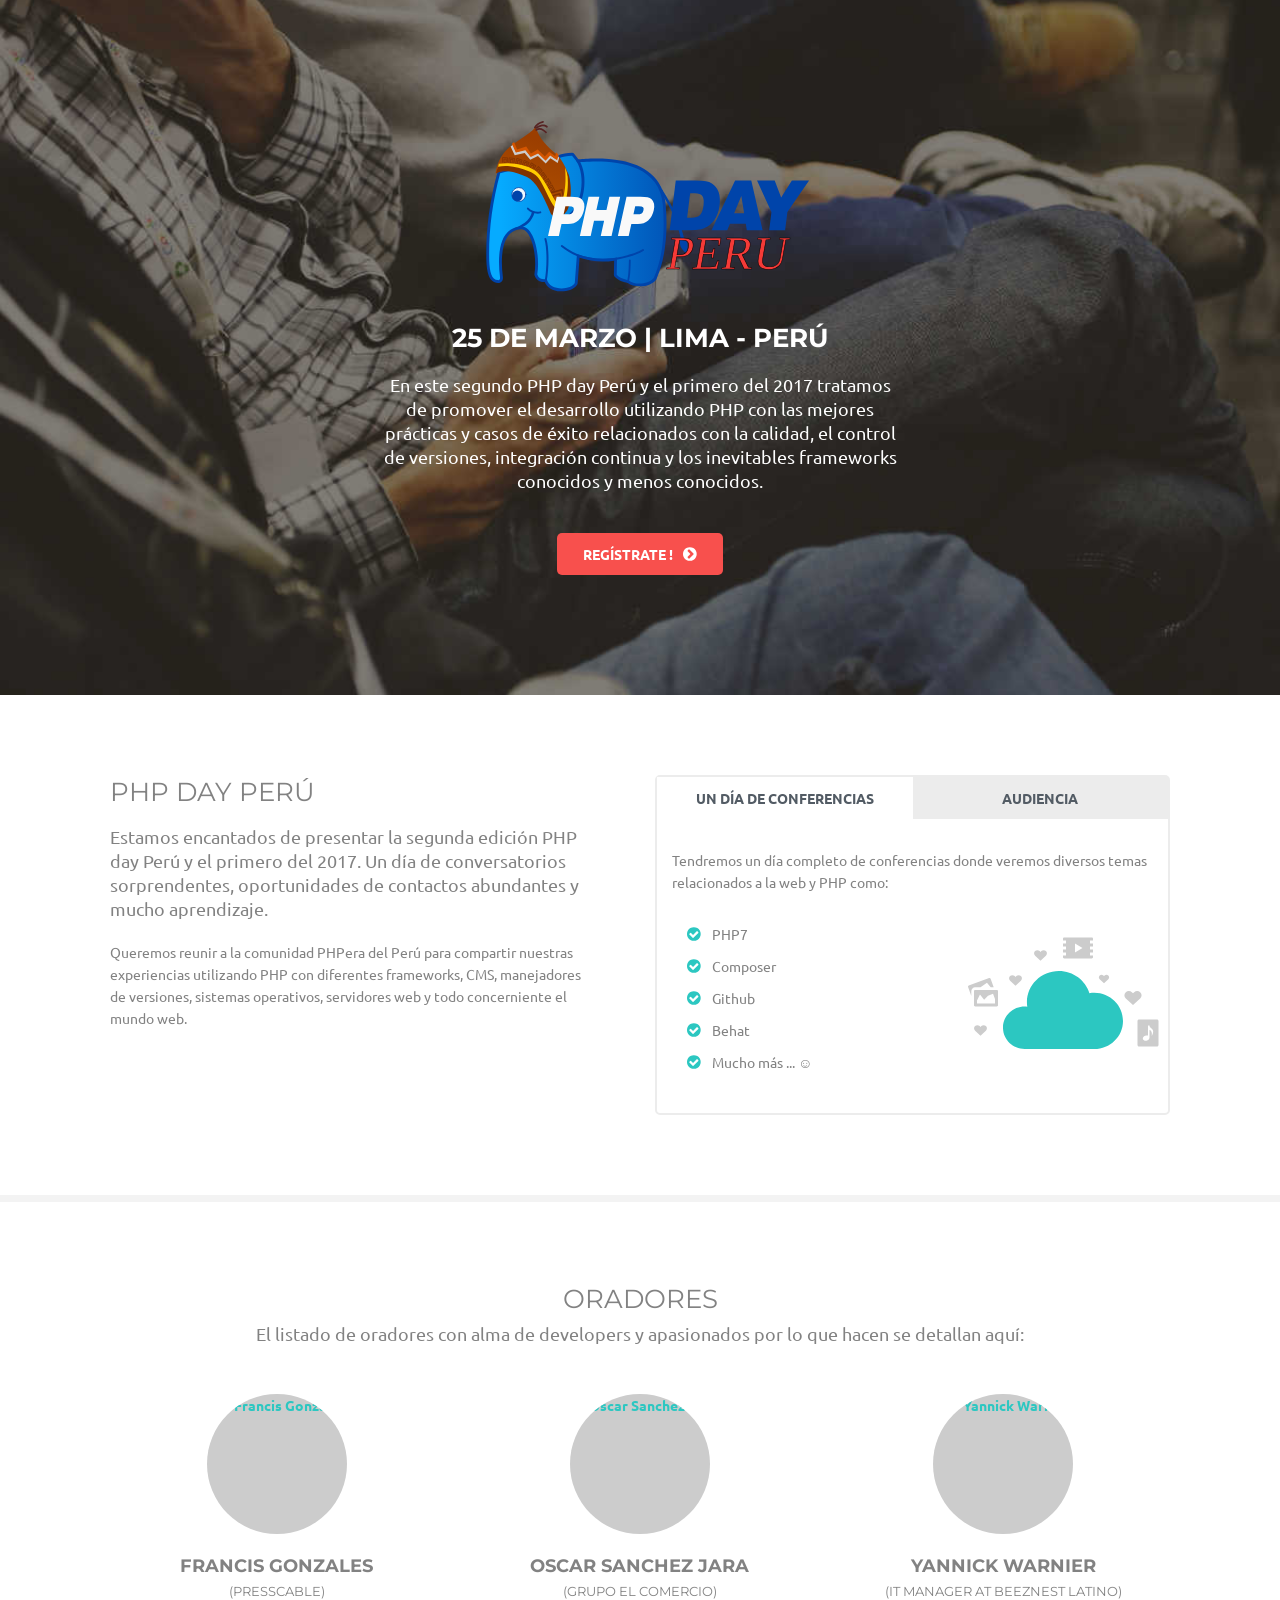
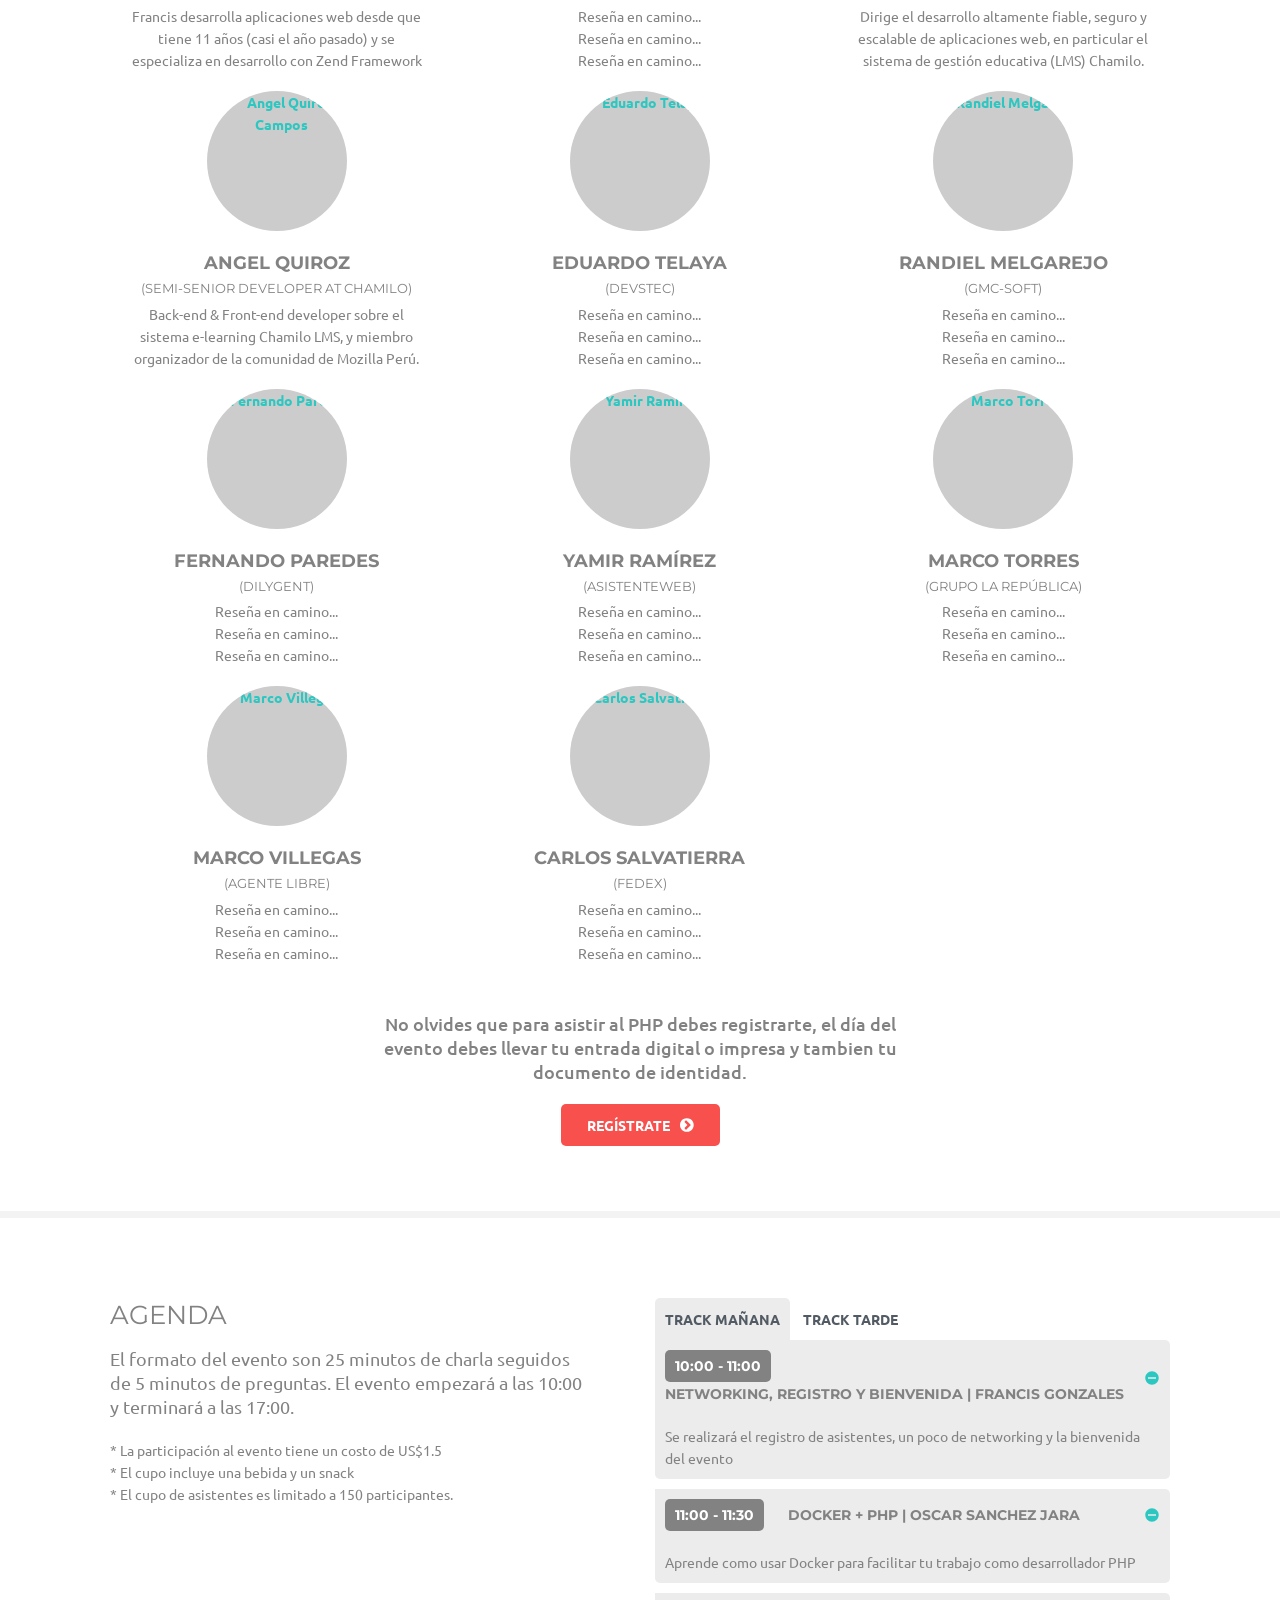
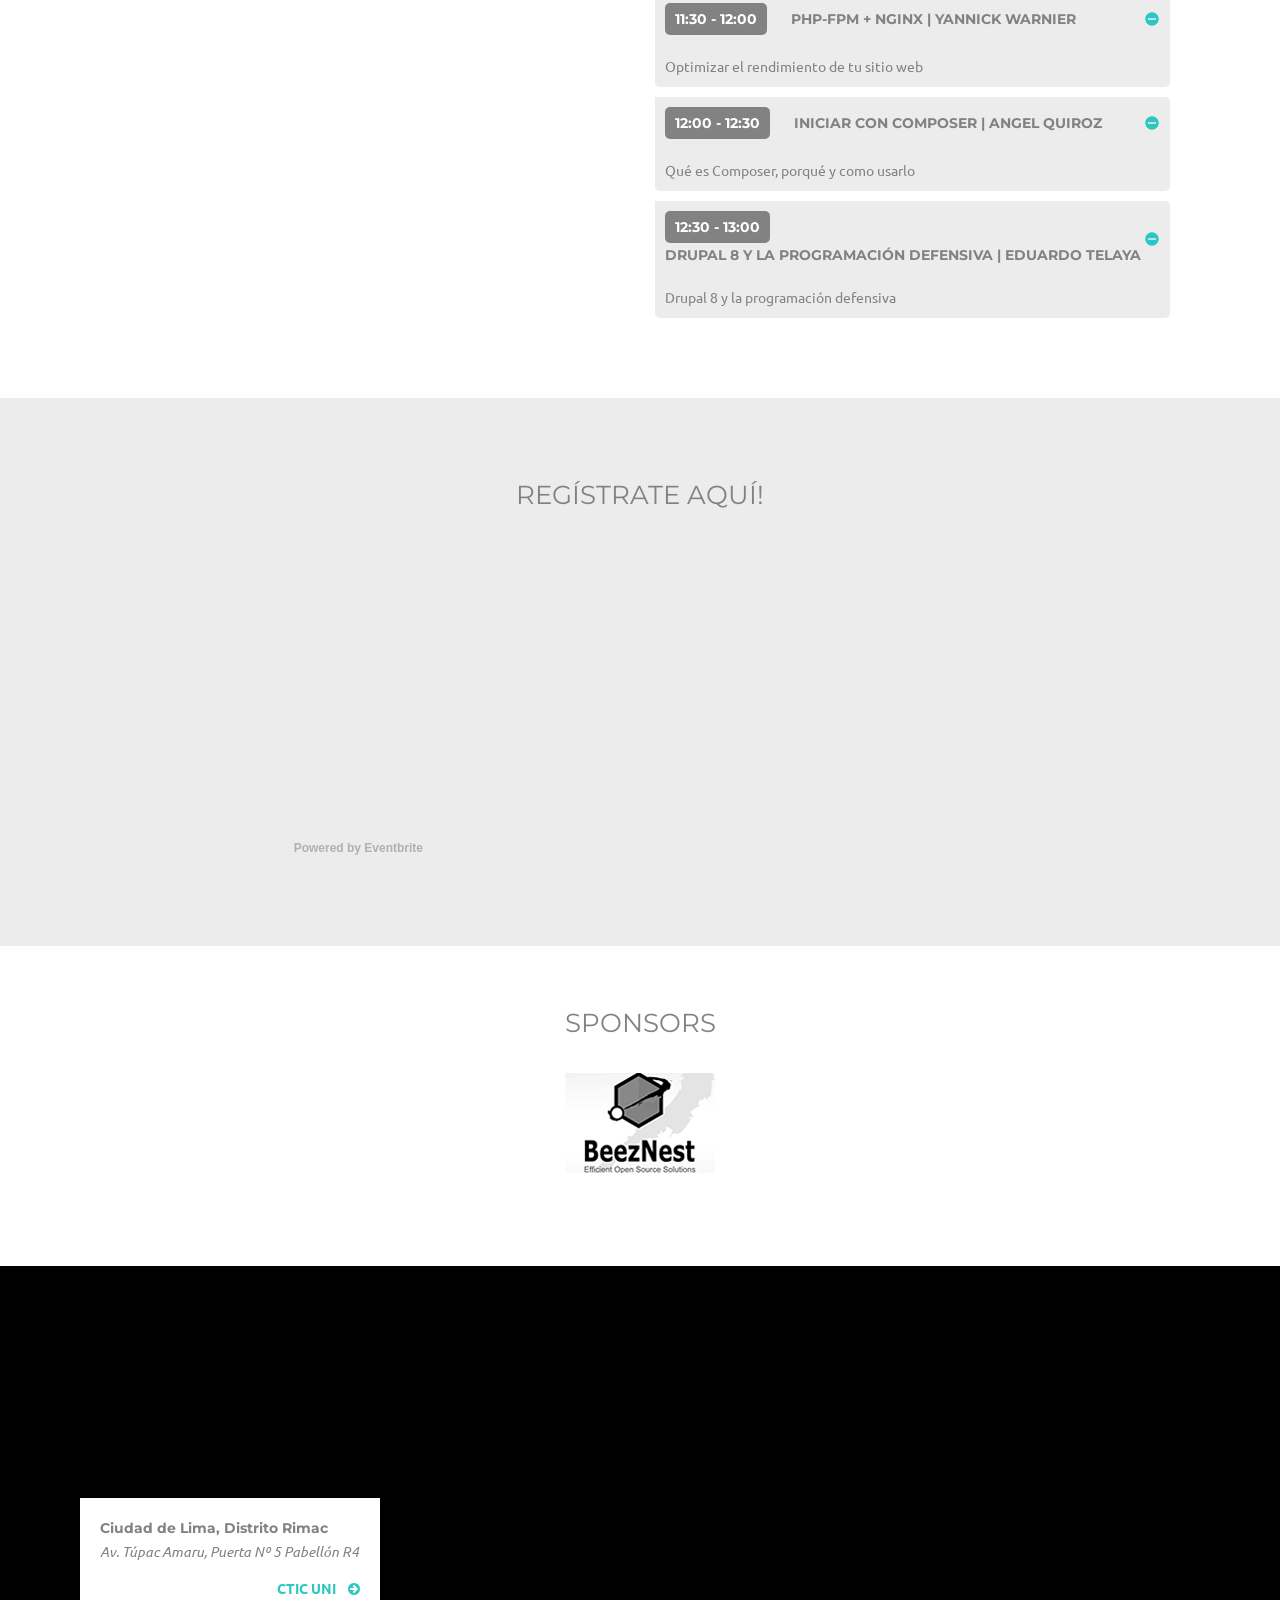
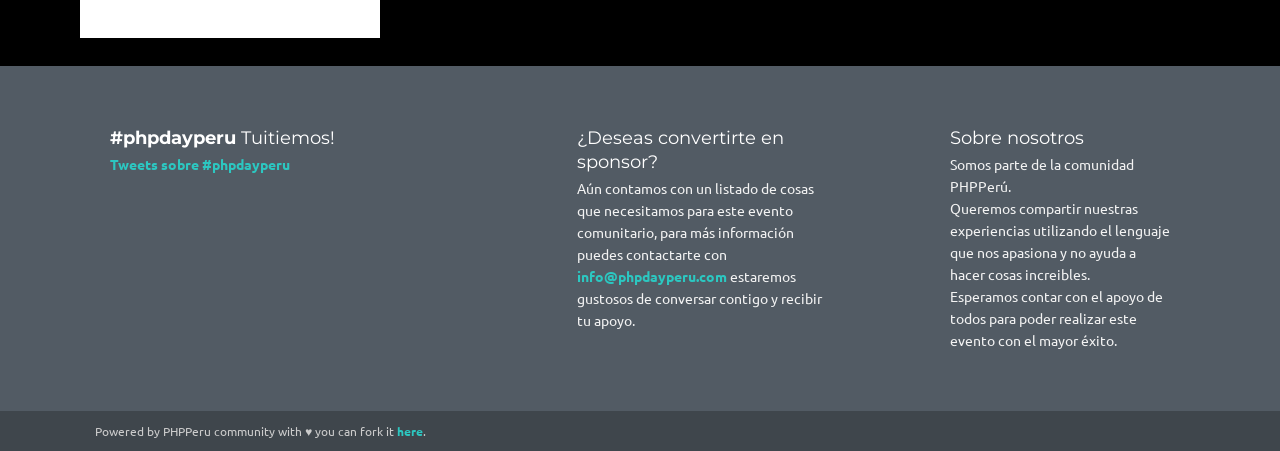
==== index.html @ 03cad3cf "Remove Drinux sponsorship" ====
<!DOCTYPE html>
<html lang="en">
<head>
  <meta charset="utf-8">
  
  <meta http-equiv="X-UA-Compatible" content="IE=edge">
  <meta property="og:title" content="PHP Day Perú" />
  <meta property="og:description" content="Evento de desarrolladores PHP en Peru - 25 de marzo 2017" />
  <meta property="og:image" content="http://www.phpdayperu.com/img/php-day-logo.png" />
  <meta property="og:url" content="http://www.phpdayperu.com/" />
  <title>PHP Day Peru 2017 - Edición Verano | 25 de marzo 2017</title>

  <meta name="description" content="Evento de desarrolladores PHP en Peru">
  <meta name="theme-color" content="#2CC7C1">
  <meta name="viewport" content="width=device-width, initial-scale=1.0">
  <link rel="shortcut icon" href="img/favicon.png">
  <link rel="stylesheet" href="css/styles.css">
</head>
<body>


<div class="banner pad-top-45 pad-bottom-45 pad-top-60-m pad-bottom-60-m">
  <div class="container text-center pad-top-20-m pad-bottom-20-m pad-top-55-l pad-bottom-55-l">
    <h1 id="logo" class="logo">
      <svg xmlns:dc="http://purl.org/dc/elements/1.1/" xmlns:cc="http://creativecommons.org/ns#" xmlns:rdf="http://www.w3.org/1999/02/22-rdf-syntax-ns#" xmlns:svg="http://www.w3.org/2000/svg" xmlns="http://www.w3.org/2000/svg" xmlns:xlink="http://www.w3.org/1999/xlink" xmlns:sodipodi="http://sodipodi.sourceforge.net/DTD/sodipodi-0.dtd" xmlns:inkscape="http://www.inkscape.org/namespaces/inkscape" width="350" height="180" viewBox="0 0 349.99993 180" id="svg2" version="1.1" inkscape:version="0.91 r13725" sodipodi:docname="phpDayLogo.svg">
        <defs id="defs4">
          <linearGradient inkscape:collect="always" id="linearGradient4431">
            <stop style="stop-color:#9b3e00;stop-opacity:1" offset="0" id="stop4433"/>
            <stop style="stop-color:#ba5900;stop-opacity:1" offset="1" id="stop4435"/>
          </linearGradient>
          <linearGradient inkscape:collect="always" id="linearGradient4253">
            <stop style="stop-color:#06abff;stop-opacity:1;" offset="0" id="stop4255"/>
            <stop style="stop-color:#06abff;stop-opacity:0;" offset="1" id="stop4257"/>
          </linearGradient>
          <linearGradient inkscape:collect="always" xlink:href="#linearGradient4253" id="linearGradient5040" gradientUnits="userSpaceOnUse" x1="191.81639" y1="198.42778" x2="444.06604" y2="199.842"/>
          <linearGradient inkscape:collect="always" xlink:href="#linearGradient4431" id="linearGradient5042" gradientUnits="userSpaceOnUse" x1="256.4375" y1="248.38019" x2="236.36325" y2="308.88019"/>
        </defs>
        <sodipodi:namedview id="base" pagecolor="#ffffff" bordercolor="#666666" borderopacity="1.0" inkscape:pageopacity="0.0" inkscape:pageshadow="2" inkscape:zoom="1.6731197" inkscape:cx="138.93005" inkscape:cy="118.1276" inkscape:document-units="px" inkscape:current-layer="layer1" showgrid="false" inkscape:window-width="1440" inkscape:window-height="851" inkscape:window-x="0" inkscape:window-y="181" inkscape:window-maximized="1" showguides="false" inkscape:snap-global="true" showborder="true" units="px"/>
        <metadata id="metadata7">
          <rdf:RDF>
            <cc:Work rdf:about="">
              <dc:format>image/svg+xml</dc:format>
              <dc:type rdf:resource="http://purl.org/dc/dcmitype/StillImage"/>
              <dc:title/>
            </cc:Work>
          </rdf:RDF>
        </metadata>
        <g inkscape:label="layer1" inkscape:groupmode="layer" id="layer1" style="opacity:1" transform="translate(0,-872.3622)">
          <g transform="matrix(0.79426833,0,0,0.79426833,-118.10799,822.41336)" id="g4944">
            <path sodipodi:type="inkscape:offset" inkscape:radius="3.6031725" inkscape:original="M 283.48633 114.12891 C 271.47539 114.61918 260.33842 118.22029 250.48633 127.30469 C 228.83423 128.41174 209.24561 131.21235 192.96289 136.24414 C 182.67241 174.07937 178.26812 211.36208 179.21289 246.58984 C 179.83899 259.24889 181.69621 270.4264 190.32031 270.78125 C 192.37716 270.86585 193.03542 269.27346 192.82227 267.36328 C 189.32386 240.47764 191.08784 205.20307 218.46875 203.13086 C 235.60134 201.83425 243.63582 238.94444 239.71484 263.54883 C 241.35552 268.7993 245.67667 270.29898 251.63281 269.50781 C 255.00241 285.05777 281.86021 283.62508 286.92383 274.54883 L 289.67383 237.88086 C 305.84938 243.8084 321.37517 245.74389 340.14258 242.16797 L 339.71289 264.11328 C 345.00567 269.34259 349.50161 269.53368 355.04883 271.12891 C 361.06148 276.65829 378.90901 276.84076 386.38477 268.13281 C 399.14431 238.69391 400.12206 205.3752 397.84375 176.46289 C 393.1108 108.99923 298.58733 122.30017 290.01758 122.49219 L 283.48633 114.12891 z " style="fill:#0044aa;fill-opacity:1;fill-rule:evenodd;stroke:none;stroke-width:2.20000005;stroke-linecap:butt;stroke-linejoin:miter;stroke-miterlimit:4;stroke-dasharray:none;stroke-opacity:1" id="path4946" d="m 283.51367,110.52539 a 3.6035329,3.6035329 0 0 0 -0.17383,0.004 c -12.23511,0.49942 -24.00709,4.24969 -34.27148,13.26758 -21.35328,1.16021 -40.79089,3.94235 -57.16992,9.0039 a 3.6035329,3.6035329 0 0 0 -2.41211,2.49805 c -10.37947,38.16243 -14.82964,75.79085 -13.875,111.38672 a 3.6035329,3.6035329 0 0 0 0.002,0.082 c 0.31915,6.45283 0.89317,12.64723 2.77149,17.77148 0.93915,2.56213 2.23153,4.90909 4.19921,6.73438 1.96769,1.82529 4.66082,2.98698 7.5879,3.10742 1.97168,0.0811 4.25823,-0.98886 5.29882,-2.63867 1.0406,-1.64981 1.09579,-3.30826 0.93164,-4.7793 a 3.6035329,3.6035329 0 0 0 -0.008,-0.0645 c -1.71319,-13.16603 -2.05704,-28.37746 1.14453,-40 1.60079,-5.81127 4.05625,-10.66931 7.44532,-14.10742 3.38906,-3.43812 7.67478,-5.60619 13.75585,-6.06641 2.97234,-0.22495 5.45431,1.05263 8.07227,4.16016 2.61796,3.10753 4.98627,7.99376 6.72266,13.77734 3.47277,11.56716 4.47708,26.67387 2.62109,38.32031 a 3.6035329,3.6035329 0 0 0 0.11914,1.64063 c 1.05981,3.39157 3.35484,6.10389 6.27539,7.44531 2.02861,0.93174 4.24987,1.14182 6.53125,1.11328 1.4517,3.44549 3.92733,6.17827 6.87109,8.00977 3.7358,2.32426 8.12076,3.41484 12.48047,3.66797 4.35971,0.25312 8.71467,-0.33335 12.52149,-1.6875 3.80682,-1.35416 7.2087,-3.44985 9.11523,-6.86719 a 3.6035329,3.6035329 0 0 0 0.44727,-1.48633 l 2.41406,-32.19141 c 13.8286,4.45322 27.78471,5.95271 43.52734,3.61524 l -0.34765,17.80078 a 3.6035329,3.6035329 0 0 0 1.06836,2.63281 c 5.82803,5.75815 11.42122,6.40534 16.4414,7.79492 4.29215,3.32896 10.39273,4.4595 16.75196,4.09571 6.83581,-0.39106 14.07699,-2.64725 18.74609,-8.08594 a 3.6035329,3.6035329 0 0 0 0.57227,-0.91406 C 402.8142,239.2894 403.73616,205.413 401.4375,176.21094 l 0,-0.008 c -1.24405,-17.70528 -8.57499,-30.60378 -18.89453,-39.40234 -10.3211,-8.79987 -23.43331,-13.60778 -36.46289,-16.22656 -13.02958,-2.61878 -26.03636,-3.04377 -36.34375,-2.82031 -8.94019,0.19382 -15.39494,0.80668 -18.0625,1.00586 l -5.34766,-6.84766 a 3.6035329,3.6035329 0 0 0 -2.8125,-1.38672 z"/>
            <path style="fill:url(#linearGradient5040);fill-opacity:1;fill-rule:evenodd;stroke:none;stroke-width:2.20000005;stroke-linecap:butt;stroke-linejoin:miter;stroke-miterlimit:4;stroke-dasharray:none;stroke-opacity:1" d="m 192.96363,136.24332 c -10.29048,37.83523 -14.69515,75.11902 -13.75038,110.34678 0.6261,12.65905 2.48313,23.83613 11.10723,24.19098 2.05685,0.0846 2.71396,-1.50698 2.50081,-3.41716 -3.49841,-26.88564 -1.73325,-62.16106 25.64766,-64.23327 17.13259,-1.29661 25.16694,35.81386 21.24596,60.41825 1.64068,5.25047 5.96085,6.74966 11.91699,5.95849 3.3696,15.54996 30.22902,14.11806 35.29264,5.04181 l 2.75007,-36.66767 c 16.17555,5.92754 31.70148,7.86308 50.46889,4.28716 l -0.43054,21.94499 c 5.29278,5.22931 9.78897,5.4191 15.33619,7.01433 6.01265,5.52938 23.86069,5.7123 31.33645,-2.99565 12.75954,-29.4389 13.73696,-62.75688 11.45865,-91.66919 -4.73295,-67.46366 -99.25612,-54.16224 -107.82587,-53.97022 l -6.53143,-8.36482 c -12.01094,0.49027 -23.14882,4.09305 -33.00091,13.17745 -21.6521,1.10705 -41.23969,3.90595 -57.52241,8.93774 z" id="path4948" inkscape:connector-curvature="0" sodipodi:nodetypes="ccscsccccccccccccc"/>
            <circle style="opacity:1;fill:#ffffff;fill-opacity:0.94117647;stroke:#0044aa;stroke-width:1;stroke-linecap:round;stroke-linejoin:round;stroke-miterlimit:4;stroke-dasharray:none;stroke-dashoffset:0;stroke-opacity:1" id="circle4950" cx="216.45387" cy="163.05656" r="8.8231583"/>
            <circle r="6.760602" cy="164.7858" cx="214.55795" id="circle4952" style="opacity:1;fill:#0044aa;fill-opacity:1;stroke:none;stroke-width:1;stroke-linecap:round;stroke-linejoin:round;stroke-miterlimit:4;stroke-dasharray:2, 2;stroke-dashoffset:0;stroke-opacity:1"/>
            <path style="color:#000000;font-style:normal;font-variant:normal;font-weight:normal;font-stretch:normal;font-size:medium;line-height:normal;font-family:sans-serif;text-indent:0;text-align:start;text-decoration:none;text-decoration-line:none;text-decoration-style:solid;text-decoration-color:#000000;letter-spacing:normal;word-spacing:normal;text-transform:none;direction:ltr;block-progression:tb;writing-mode:lr-tb;baseline-shift:baseline;text-anchor:start;white-space:normal;clip-rule:nonzero;display:inline;overflow:visible;visibility:visible;opacity:1;isolation:auto;mix-blend-mode:normal;color-interpolation:sRGB;color-interpolation-filters:linearRGB;solid-color:#000000;solid-opacity:1;fill:#0044aa;fill-opacity:1;fill-rule:evenodd;stroke:none;stroke-width:1px;stroke-linecap:butt;stroke-linejoin:miter;stroke-miterlimit:4;stroke-dasharray:none;stroke-dashoffset:0;stroke-opacity:1;color-rendering:auto;image-rendering:auto;shape-rendering:auto;text-rendering:auto;enable-background:accumulate" d="m 233.04392,184.24304 c -1.64612,11.63835 -15.13647,18.85934 -23.02738,21.13817 l 7.45947,-0.87852 c 7.13819,-0.47873 15.54318,-7.61369 18.82145,-18.98574 z" id="path4954" inkscape:connector-curvature="0" sodipodi:nodetypes="ccccc"/>
            <path style="color:#000000;font-style:normal;font-variant:normal;font-weight:normal;font-stretch:normal;font-size:medium;line-height:normal;font-family:sans-serif;text-indent:0;text-align:start;text-decoration:none;text-decoration-line:none;text-decoration-style:solid;text-decoration-color:#000000;letter-spacing:normal;word-spacing:normal;text-transform:none;direction:ltr;block-progression:tb;writing-mode:lr-tb;baseline-shift:baseline;text-anchor:start;white-space:normal;clip-rule:nonzero;display:inline;overflow:visible;visibility:visible;opacity:1;isolation:auto;mix-blend-mode:normal;color-interpolation:sRGB;color-interpolation-filters:linearRGB;solid-color:#000000;solid-opacity:1;fill:#0044aa;fill-opacity:1;fill-rule:evenodd;stroke:none;stroke-width:2.5;stroke-linecap:round;stroke-linejoin:bevel;stroke-miterlimit:4;stroke-dasharray:none;stroke-dashoffset:0;stroke-opacity:1;color-rendering:auto;image-rendering:auto;shape-rendering:auto;text-rendering:auto;enable-background:accumulate" d="m 227.88281,179.47461 a 1.250125,1.250125 0 0 0 -0.90625,2.13086 c 4.49237,4.64826 11.44655,6.34959 16.80664,5.09961 a 1.2502712,1.2502712 0 1 0 -0.5664,-2.43555 c -4.36327,1.01752 -10.66123,-0.48701 -14.44336,-4.40039 a 1.250125,1.250125 0 0 0 -0.89063,-0.39453 z" id="path4956" inkscape:connector-curvature="0"/>
            <path style="color:#000000;font-style:normal;font-variant:normal;font-weight:normal;font-stretch:normal;font-size:medium;line-height:normal;font-family:sans-serif;text-indent:0;text-align:start;text-decoration:none;text-decoration-line:none;text-decoration-style:solid;text-decoration-color:#000000;letter-spacing:normal;word-spacing:normal;text-transform:none;direction:ltr;block-progression:tb;writing-mode:lr-tb;baseline-shift:baseline;text-anchor:start;white-space:normal;clip-rule:nonzero;display:inline;overflow:visible;visibility:visible;opacity:1;isolation:auto;mix-blend-mode:normal;color-interpolation:sRGB;color-interpolation-filters:linearRGB;solid-color:#000000;solid-opacity:1;fill:#0044aa;fill-opacity:1;fill-rule:evenodd;stroke:none;stroke-width:3.5999999;stroke-linecap:round;stroke-linejoin:round;stroke-miterlimit:4;stroke-dasharray:none;stroke-dashoffset:0;stroke-opacity:1;color-rendering:auto;image-rendering:auto;shape-rendering:auto;text-rendering:auto;enable-background:accumulate" d="m 290.32422,118.16602 a 1.80018,1.80018 0 0 0 -1.42969,2.8457 c 6.00733,8.67954 8.0382,23.36805 5.74024,37.2207 -2.29797,13.85265 -8.8525,26.71761 -19.00196,32.30274 a 1.80018,1.80018 0 1 0 1.73438,3.15429 c 11.59126,-6.37852 18.40042,-20.29131 20.81836,-34.86718 2.41793,-14.57588 0.51692,-29.96666 -6.33008,-39.85938 a 1.80018,1.80018 0 0 0 -1.53125,-0.79687 z" id="path4958" inkscape:connector-curvature="0"/>
            <path style="color:#000000;font-style:normal;font-variant:normal;font-weight:normal;font-stretch:normal;font-size:medium;line-height:normal;font-family:sans-serif;text-indent:0;text-align:start;text-decoration:none;text-decoration-line:none;text-decoration-style:solid;text-decoration-color:#000000;letter-spacing:normal;word-spacing:normal;text-transform:none;direction:ltr;block-progression:tb;writing-mode:lr-tb;baseline-shift:baseline;text-anchor:start;white-space:normal;clip-rule:nonzero;display:inline;overflow:visible;visibility:visible;opacity:1;isolation:auto;mix-blend-mode:normal;color-interpolation:sRGB;color-interpolation-filters:linearRGB;solid-color:#000000;solid-opacity:1;fill:#0044aa;fill-opacity:1;fill-rule:evenodd;stroke:none;stroke-width:2.5;stroke-linecap:round;stroke-linejoin:miter;stroke-miterlimit:4;stroke-dasharray:none;stroke-dashoffset:0;stroke-opacity:1;color-rendering:auto;image-rendering:auto;shape-rendering:auto;text-rendering:auto;enable-background:accumulate" d="m 249.95117,217.76953 a 1.250125,1.250125 0 0 0 -1.1875,1.625 c 3.68733,12.36778 2.90531,38.16521 0.32227,52.09375 a 1.250368,1.250368 0 1 0 2.45898,0.45508 c 2.66418,-14.36608 3.59213,-39.92465 -0.38476,-53.26367 a 1.250125,1.250125 0 0 0 -1.20899,-0.91016 z" id="path4960" inkscape:connector-curvature="0"/>
            <path style="color:#000000;font-style:normal;font-variant:normal;font-weight:normal;font-stretch:normal;font-size:medium;line-height:normal;font-family:sans-serif;text-indent:0;text-align:start;text-decoration:none;text-decoration-line:none;text-decoration-style:solid;text-decoration-color:#000000;letter-spacing:normal;word-spacing:normal;text-transform:none;direction:ltr;block-progression:tb;writing-mode:lr-tb;baseline-shift:baseline;text-anchor:start;white-space:normal;clip-rule:nonzero;display:inline;overflow:visible;visibility:visible;opacity:1;isolation:auto;mix-blend-mode:normal;color-interpolation:sRGB;color-interpolation-filters:linearRGB;solid-color:#000000;solid-opacity:1;fill:#0044aa;fill-opacity:1;fill-rule:evenodd;stroke:none;stroke-width:2.26739335;stroke-linecap:round;stroke-linejoin:miter;stroke-miterlimit:4;stroke-dasharray:none;stroke-dashoffset:0;stroke-opacity:1;color-rendering:auto;image-rendering:auto;shape-rendering:auto;text-rendering:auto;enable-background:accumulate" d="M 356.23047,244.88086 A 1.13381,1.13381 0 0 0 355.08203,246 c -0.24713,8.92934 -0.44977,20.30911 -2.54687,26.7207 a 1.13381,1.13381 0 1 0 2.15429,0.70508 c 2.32162,-7.09801 2.41381,-18.46238 2.66016,-27.36328 a 1.13381,1.13381 0 0 0 -1.11914,-1.18164 z" id="path4962" inkscape:connector-curvature="0"/>
            <path style="color:#000000;font-style:normal;font-variant:normal;font-weight:normal;font-stretch:normal;font-size:medium;line-height:normal;font-family:sans-serif;text-indent:0;text-align:start;text-decoration:none;text-decoration-line:none;text-decoration-style:solid;text-decoration-color:#000000;letter-spacing:normal;word-spacing:normal;text-transform:none;direction:ltr;block-progression:tb;writing-mode:lr-tb;baseline-shift:baseline;text-anchor:start;white-space:normal;clip-rule:nonzero;display:inline;overflow:visible;visibility:visible;opacity:1;isolation:auto;mix-blend-mode:normal;color-interpolation:sRGB;color-interpolation-filters:linearRGB;solid-color:#000000;solid-opacity:1;fill:#0044aa;fill-opacity:1;fill-rule:evenodd;stroke:none;stroke-width:2.5;stroke-linecap:round;stroke-linejoin:round;stroke-miterlimit:4;stroke-dasharray:none;stroke-dashoffset:0;stroke-opacity:1;color-rendering:auto;image-rendering:auto;shape-rendering:auto;text-rendering:auto;enable-background:accumulate" d="m 270.61328,226.60156 a 1.250125,1.250125 0 0 0 -0.78125,2.22656 c 19.80331,16.27588 44.01306,18.90623 64.05469,16.8125 10.02081,-1.04686 19.01769,-3.27201 25.96484,-5.58398 6.94715,-2.31197 11.73319,-4.59314 13.79492,-6.21094 a 1.250125,1.250125 0 1 0 -1.54296,-1.96679 c -1.39645,1.09576 -6.25364,3.54719 -13.04297,5.80664 -6.78934,2.25945 -15.62349,4.4439 -25.4336,5.46875 -19.6202,2.0497 -43.07599,-0.53286 -62.20898,-16.25782 a 1.250125,1.250125 0 0 0 -0.80469,-0.29492 z" id="path4964" inkscape:connector-curvature="0"/>
            <g id="g4966">
              <path sodipodi:nodetypes="ccccc" inkscape:connector-curvature="0" id="path4968" d="m 396.95312,156.61523 -2.34374,2.80665 c 13.32809,19.12782 21.55272,38.74994 26.15349,60.14645 l 4.06525,-1.0156 c -7.08562,-26.9024 -16.15564,-42.72406 -27.875,-61.9375 z" style="color:#000000;font-style:normal;font-variant:normal;font-weight:normal;font-stretch:normal;font-size:medium;line-height:normal;font-family:sans-serif;text-indent:0;text-align:start;text-decoration:none;text-decoration-line:none;text-decoration-style:solid;text-decoration-color:#000000;letter-spacing:normal;word-spacing:normal;text-transform:none;direction:ltr;block-progression:tb;writing-mode:lr-tb;baseline-shift:baseline;text-anchor:start;white-space:normal;clip-rule:nonzero;display:inline;overflow:visible;visibility:visible;opacity:1;isolation:auto;mix-blend-mode:normal;color-interpolation:sRGB;color-interpolation-filters:linearRGB;solid-color:#000000;solid-opacity:1;fill:#0044aa;fill-opacity:1;fill-rule:evenodd;stroke:none;stroke-width:4;stroke-linecap:butt;stroke-linejoin:miter;stroke-miterlimit:4;stroke-dasharray:none;stroke-dashoffset:0;stroke-opacity:1;color-rendering:auto;image-rendering:auto;shape-rendering:auto;text-rendering:auto;enable-background:accumulate"/>
              <path sodipodi:nodetypes="ccc" inkscape:connector-curvature="0" id="path4970" d="m 421.5,216.73721 c -5.57322,6.93694 -0.41237,15.63076 5.25,19.625 3.07223,-4.48736 4.11799,-19.10248 -5.25,-19.625 z" style="fill:#0044aa;fill-opacity:1;fill-rule:evenodd;stroke:none;stroke-width:1px;stroke-linecap:butt;stroke-linejoin:miter;stroke-opacity:1"/>
            </g>
          </g>
          <g transform="matrix(1.6472052,-0.11615065,0.11615065,1.6472052,-373.43721,518.52839)" id="g4972">
            <g id="g4974">
              <path sodipodi:nodetypes="scscccs" inkscape:connector-curvature="0" id="path4976" d="m 245.0625,268.48721 c 9.37098,2.95094 11.36907,14.29939 13.1875,23.375 1.82754,4.16133 8.83409,1.35287 10.625,-3.125 4.00764,-10.02043 2.68313,-21.90711 -4.375,-31.125 -5.64216,-5.41155 -10.16876,-10.36046 -11.75,-17.75 -8.7215,8.60395 -22.36292,8.75009 -26.3125,26.4375 7.87765,-3.15081 11.29099,-0.122 18.625,2.1875 z" style="fill:url(#linearGradient5042);fill-opacity:1;fill-rule:evenodd;stroke:none;stroke-width:1;stroke-linecap:butt;stroke-linejoin:miter;stroke-miterlimit:4;stroke-dasharray:none;stroke-opacity:1"/>
              <path sodipodi:nodetypes="ccccccccccccccccccc" inkscape:connector-curvature="0" id="path4978" d="m 238.2066,249.70762 1.59099,4.5962 5.83363,-1.32583 2.65165,4.33103 4.41942,-2.03293 4.15425,4.5078 3.0052,-2.74004 3.53554,3.00521 0.88388,-2.38649 1.32582,1.76777 -1.14904,3.18198 -4.15426,-3.18198 -3.09359,2.91682 -4.41942,-4.77298 -4.77297,1.94455 -3.09359,-4.33103 -6.0988,0.88388 -2.12132,-5.43588 z" style="fill:#cccccc;fill-rule:evenodd;stroke:none;stroke-width:1px;stroke-linecap:butt;stroke-linejoin:miter;stroke-opacity:1"/>
              <path style="fill:#d45500;fill-rule:evenodd;stroke:none;stroke-width:1px;stroke-linecap:butt;stroke-linejoin:miter;stroke-opacity:1" d="m 239.02311,248.08262 1.52907,4.5962 5.60656,-1.32583 2.54844,4.33103 4.2474,-2.03293 3.99256,4.5078 2.88822,-2.74004 3.39793,3.00521 0.84948,-2.38649 1.27421,1.76777 -1.10432,3.18198 -3.99256,-3.18198 -2.97318,2.91682 -4.2474,-4.77298 -4.58719,1.94455 -2.97317,-4.33103 -5.86142,0.88388 -2.03875,-5.43588 z" id="path4980" inkscape:connector-curvature="0" sodipodi:nodetypes="ccccccccccccccccccc"/>
              <path inkscape:connector-curvature="0" id="path4982" d="m 255.16784,267.45849 -2.47028,2.17632 a 0.23087208,0.25544774 36.792994 1 0 0.29104,0.36182 l 2.26244,-1.99307 1.64412,2.49292 -1.9134,1.46486 -1.21879,-1.42287 1.34717,-1.16466 0.62039,0.89784 -0.89887,0.77708 -0.0135,0.0117 a 0.23087208,0.25544774 36.792994 0 0 0.2872,0.36514 l 1.09412,-0.94587 a 0.23087208,0.25544774 36.792994 0 0 0.0564,-0.3388 l -0.88581,-1.28179 a 0.23087208,0.25544774 36.792994 0 0 -0.34373,-0.0258 l -1.74969,1.51262 a 0.23087208,0.25544774 36.792994 0 0 -0.043,0.3559 l 1.51054,1.76492 a 0.23087208,0.25544774 36.792994 0 0 0.31745,0.0205 l 2.29406,-1.75561 a 0.23087208,0.25544774 36.792994 0 0 0.0719,-0.34488 l -1.91195,-2.89759 a 0.23087208,0.25544774 36.792994 0 0 -0.34781,-0.03 z" style="color:#000000;font-style:normal;font-variant:normal;font-weight:normal;font-stretch:normal;font-size:medium;line-height:normal;font-family:sans-serif;text-indent:0;text-align:start;text-decoration:none;text-decoration-line:none;text-decoration-style:solid;text-decoration-color:#000000;letter-spacing:normal;word-spacing:normal;text-transform:none;direction:ltr;block-progression:tb;writing-mode:lr-tb;baseline-shift:baseline;text-anchor:start;white-space:normal;clip-rule:nonzero;display:inline;overflow:visible;visibility:visible;opacity:1;isolation:auto;mix-blend-mode:normal;color-interpolation:sRGB;color-interpolation-filters:linearRGB;solid-color:#000000;solid-opacity:1;fill:#803300;fill-opacity:1;fill-rule:evenodd;stroke:none;stroke-width:1;stroke-linecap:round;stroke-linejoin:round;stroke-miterlimit:4;stroke-dasharray:none;stroke-dashoffset:0;stroke-opacity:1;color-rendering:auto;image-rendering:auto;shape-rendering:auto;text-rendering:auto;enable-background:accumulate"/>
              <path inkscape:connector-curvature="0" id="path4984" d="m 265.80942,278.41886 -6.34188,1.30596 a 0.50005,0.50005 0 1 0 0.20145,0.97955 l 5.80817,-1.19584 0.74167,6.35655 -4.71726,0.60666 -0.92511,-3.93271 3.43897,-0.67149 0.31768,2.32001 -2.29457,0.44803 -0.0344,0.007 a 0.50005,0.50005 0 0 0 0.19164,0.98146 l 2.79296,-0.54534 a 0.50005,0.50005 0 0 0 0.40015,-0.55972 l -0.45373,-3.31233 a 0.50005,0.50005 0 0 0 -0.59179,-0.42175 l -4.46644,0.87211 a 0.50005,0.50005 0 0 0 -0.39117,0.60572 l 1.14527,4.87677 a 0.50005,0.50005 0 0 0 0.55021,0.38211 l 5.65513,-0.72611 a 0.50005,0.50005 0 0 0 0.43307,-0.55419 l -0.86375,-7.38941 a 0.50005,0.50005 0 0 0 -0.59596,-0.43288 z" style="color:#000000;font-style:normal;font-variant:normal;font-weight:normal;font-stretch:normal;font-size:medium;line-height:normal;font-family:sans-serif;text-indent:0;text-align:start;text-decoration:none;text-decoration-line:none;text-decoration-style:solid;text-decoration-color:#000000;letter-spacing:normal;word-spacing:normal;text-transform:none;direction:ltr;block-progression:tb;writing-mode:lr-tb;baseline-shift:baseline;text-anchor:start;white-space:normal;clip-rule:nonzero;display:inline;overflow:visible;visibility:visible;opacity:1;isolation:auto;mix-blend-mode:normal;color-interpolation:sRGB;color-interpolation-filters:linearRGB;solid-color:#000000;solid-opacity:1;fill:#803300;fill-opacity:1;fill-rule:evenodd;stroke:none;stroke-width:1;stroke-linecap:round;stroke-linejoin:round;stroke-miterlimit:4;stroke-dasharray:none;stroke-dashoffset:0;stroke-opacity:1;color-rendering:auto;image-rendering:auto;shape-rendering:auto;text-rendering:auto;enable-background:accumulate"/>
              <path style="color:#000000;font-style:normal;font-variant:normal;font-weight:normal;font-stretch:normal;font-size:medium;line-height:normal;font-family:sans-serif;text-indent:0;text-align:start;text-decoration:none;text-decoration-line:none;text-decoration-style:solid;text-decoration-color:#000000;letter-spacing:normal;word-spacing:normal;text-transform:none;direction:ltr;block-progression:tb;writing-mode:lr-tb;baseline-shift:baseline;text-anchor:start;white-space:normal;clip-rule:nonzero;display:inline;overflow:visible;visibility:visible;opacity:1;isolation:auto;mix-blend-mode:normal;color-interpolation:sRGB;color-interpolation-filters:linearRGB;solid-color:#000000;solid-opacity:1;fill:#803300;fill-opacity:1;fill-rule:evenodd;stroke:none;stroke-width:1;stroke-linecap:round;stroke-linejoin:round;stroke-miterlimit:4;stroke-dasharray:none;stroke-dashoffset:0;stroke-opacity:1;color-rendering:auto;image-rendering:auto;shape-rendering:auto;text-rendering:auto;enable-background:accumulate" d="m 257.91756,271.3776 -2.69445,1.89171 a 0.23087208,0.25544774 43.101238 1 0 0.24952,0.39161 l 2.46773,-1.73241 1.36025,2.65848 -2.06277,1.24575 -1.05507,-1.54817 1.46699,-1.00959 0.51798,0.96057 -0.97881,0.67361 -0.0147,0.0102 a 0.23087208,0.25544774 43.101238 0 0 0.24534,0.39448 l 1.19143,-0.81992 a 0.23087208,0.25544774 43.101238 0 0 0.0933,-0.33055 l -0.7396,-1.37136 a 0.23087208,0.25544774 43.101238 0 0 -0.33882,-0.0634 l -1.9053,1.31121 a 0.23087208,0.25544774 43.101238 0 0 -0.0818,0.34902 l 1.30747,1.92021 a 0.23087208,0.25544774 43.101238 0 0 0.31327,0.0553 l 2.47307,-1.49291 a 0.23087208,0.25544774 43.101238 0 0 0.10936,-0.33489 l -1.58199,-3.09013 a 0.23087208,0.25544774 43.101238 0 0 -0.34241,-0.068 z" id="path4986" inkscape:connector-curvature="0"/>
              <path style="color:#000000;font-style:normal;font-variant:normal;font-weight:normal;font-stretch:normal;font-size:medium;line-height:normal;font-family:sans-serif;text-indent:0;text-align:start;text-decoration:none;text-decoration-line:none;text-decoration-style:solid;text-decoration-color:#000000;letter-spacing:normal;word-spacing:normal;text-transform:none;direction:ltr;block-progression:tb;writing-mode:lr-tb;baseline-shift:baseline;text-anchor:start;white-space:normal;clip-rule:nonzero;display:inline;overflow:visible;visibility:visible;opacity:1;isolation:auto;mix-blend-mode:normal;color-interpolation:sRGB;color-interpolation-filters:linearRGB;solid-color:#000000;solid-opacity:1;fill:#803300;fill-opacity:1;fill-rule:evenodd;stroke:none;stroke-width:1;stroke-linecap:round;stroke-linejoin:round;stroke-miterlimit:4;stroke-dasharray:none;stroke-dashoffset:0;stroke-opacity:1;color-rendering:auto;image-rendering:auto;shape-rendering:auto;text-rendering:auto;enable-background:accumulate" d="m 252.47606,263.74552 -2.27278,2.38184 a 0.23087208,0.25544774 31.830992 1 0 0.32125,0.33529 l 2.08157,-2.1813 1.85358,2.34137 -1.77953,1.62487 -1.33729,-1.31211 1.24138,-1.27682 0.69573,0.84081 -0.82829,0.85192 -0.0124,0.0128 a 0.23087208,0.25544774 31.830992 0 0 0.31771,0.33893 l 1.0082,-1.03696 a 0.23087208,0.25544774 31.830992 0 0 0.0269,-0.34241 l -0.99336,-1.20037 a 0.23087208,0.25544774 31.830992 0 0 -0.34468,0.004 l -1.6123,1.65829 a 0.23087208,0.25544774 31.830992 0 0 -0.012,0.35828 l 1.65753,1.62765 a 0.23087208,0.25544774 31.830992 0 0 0.31804,-0.007 l 2.13361,-1.94746 a 0.23087208,0.25544774 31.830992 0 0 0.0418,-0.34981 l -2.15541,-2.72135 a 0.23087208,0.25544774 31.830992 0 0 -0.3491,2.3e-4 z" id="path4988" inkscape:connector-curvature="0"/>
              <path inkscape:connector-curvature="0" id="path4990" d="m 248.33275,261.25711 -1.77779,2.66616 a 0.22504957,0.24838688 44.263801 1 0 0.38556,0.23605 l 1.62824,-2.44172 2.30585,1.73291 -1.43993,1.86858 -1.58824,-0.90628 0.97586,-1.43423 0.85787,0.61577 -0.65113,0.95695 -0.01,0.0144 a 0.22504957,0.24838688 44.263801 0 0 0.38276,0.24013 l 0.79253,-1.16482 a 0.22504957,0.24838688 44.263801 0 0 -0.0417,-0.31816 l -1.22486,-0.87907 a 0.22504957,0.24838688 44.263801 0 0 -0.34109,0.0781 l -1.26743,1.86276 a 0.22504957,0.24838688 44.263801 0 0 0.0595,0.32943 l 1.96882,1.12451 a 0.22504957,0.24838688 44.263801 0 0 0.31393,-0.0756 l 1.72658,-2.23976 a 0.22504957,0.24838688 44.263801 0 0 -0.0284,-0.32812 l -2.68107,-2.01392 a 0.22504957,0.24838688 44.263801 0 0 -0.34612,0.0761 z" style="color:#000000;font-style:normal;font-variant:normal;font-weight:normal;font-stretch:normal;font-size:medium;line-height:normal;font-family:sans-serif;text-indent:0;text-align:start;text-decoration:none;text-decoration-line:none;text-decoration-style:solid;text-decoration-color:#000000;letter-spacing:normal;word-spacing:normal;text-transform:none;direction:ltr;block-progression:tb;writing-mode:lr-tb;baseline-shift:baseline;text-anchor:start;white-space:normal;clip-rule:nonzero;display:inline;overflow:visible;visibility:visible;opacity:1;isolation:auto;mix-blend-mode:normal;color-interpolation:sRGB;color-interpolation-filters:linearRGB;solid-color:#000000;solid-opacity:1;fill:#803300;fill-opacity:1;fill-rule:evenodd;stroke:none;stroke-width:1;stroke-linecap:round;stroke-linejoin:round;stroke-miterlimit:4;stroke-dasharray:none;stroke-dashoffset:0;stroke-opacity:1;color-rendering:auto;image-rendering:auto;shape-rendering:auto;text-rendering:auto;enable-background:accumulate"/>
              <path style="color:#000000;font-style:normal;font-variant:normal;font-weight:normal;font-stretch:normal;font-size:medium;line-height:normal;font-family:sans-serif;text-indent:0;text-align:start;text-decoration:none;text-decoration-line:none;text-decoration-style:solid;text-decoration-color:#000000;letter-spacing:normal;word-spacing:normal;text-transform:none;direction:ltr;block-progression:tb;writing-mode:lr-tb;baseline-shift:baseline;text-anchor:start;white-space:normal;clip-rule:nonzero;display:inline;overflow:visible;visibility:visible;opacity:1;isolation:auto;mix-blend-mode:normal;color-interpolation:sRGB;color-interpolation-filters:linearRGB;solid-color:#000000;solid-opacity:1;fill:#803300;fill-opacity:1;fill-rule:evenodd;stroke:none;stroke-width:1;stroke-linecap:round;stroke-linejoin:round;stroke-miterlimit:4;stroke-dasharray:none;stroke-dashoffset:0;stroke-opacity:1;color-rendering:auto;image-rendering:auto;shape-rendering:auto;text-rendering:auto;enable-background:accumulate" d="m 244.14794,259.46333 -1.35198,2.82521 a 0.21995909,0.24276854 36.141525 1 0 0.40564,0.17516 l 1.23827,-2.58741 2.47039,1.3583 -1.13521,2.00686 -1.6619,-0.65758 0.74617,-1.52249 0.91509,0.47734 -0.49787,1.01584 -0.008,0.0153 a 0.21995909,0.24276854 36.141525 0 0 0.40351,0.17948 l 0.606,-1.23649 a 0.21995909,0.24276854 36.141525 0 0 -0.0843,-0.30208 l -1.30653,-0.68143 a 0.21995909,0.24276854 36.141525 0 0 -0.31927,0.12262 l -0.96909,1.97737 a 0.21995909,0.24276854 36.141525 0 0 0.10323,0.31048 l 2.06028,0.81617 a 0.21995909,0.24276854 36.141525 0 0 0.2933,-0.11654 l 1.36131,-2.40555 a 0.21995909,0.24276854 36.141525 0 0 -0.0728,-0.31356 l -2.87223,-1.57839 a 0.21995909,0.24276854 36.141525 0 0 -0.3244,0.12138 z" id="path4992" inkscape:connector-curvature="0"/>
              <path inkscape:connector-curvature="0" id="path4994" d="m 239.74139,258.07044 -0.95688,3.03553 a 0.22352164,0.24670052 28.06477 1 0 0.43313,0.1183 l 0.87643,-2.78001 2.67942,1.01389 -0.85562,2.18121 -1.76595,-0.42433 0.53336,-1.63833 0.98883,0.3496 -0.35588,1.09314 -0.006,0.0165 a 0.22352164,0.24670052 28.06477 0 0 0.43162,0.12296 l 0.43316,-1.33057 a 0.22352164,0.24670052 28.06477 0 0 -0.12792,-0.2919 l -1.41181,-0.49905 a 0.22352164,0.24670052 28.06477 0 0 -0.30371,0.16895 l -0.69271,2.12782 a 0.22352164,0.24670052 28.06477 0 0 0.1482,0.29764 l 2.1894,0.52701 a 0.22352164,0.24670052 28.06477 0 0 0.27846,-0.15912 l 1.02618,-2.61463 a 0.22352164,0.24670052 28.06477 0 0 -0.11806,-0.30508 l -3.11515,-1.17796 a 0.22352164,0.24670052 28.06477 0 0 -0.30906,0.16844 z" style="color:#000000;font-style:normal;font-variant:normal;font-weight:normal;font-stretch:normal;font-size:medium;line-height:normal;font-family:sans-serif;text-indent:0;text-align:start;text-decoration:none;text-decoration-line:none;text-decoration-style:solid;text-decoration-color:#000000;letter-spacing:normal;word-spacing:normal;text-transform:none;direction:ltr;block-progression:tb;writing-mode:lr-tb;baseline-shift:baseline;text-anchor:start;white-space:normal;clip-rule:nonzero;display:inline;overflow:visible;visibility:visible;opacity:1;isolation:auto;mix-blend-mode:normal;color-interpolation:sRGB;color-interpolation-filters:linearRGB;solid-color:#000000;solid-opacity:1;fill:#803300;fill-opacity:1;fill-rule:evenodd;stroke:none;stroke-width:1;stroke-linecap:round;stroke-linejoin:round;stroke-miterlimit:4;stroke-dasharray:none;stroke-dashoffset:0;stroke-opacity:1;color-rendering:auto;image-rendering:auto;shape-rendering:auto;text-rendering:auto;enable-background:accumulate"/>
              <path style="color:#000000;font-style:normal;font-variant:normal;font-weight:normal;font-stretch:normal;font-size:medium;line-height:normal;font-family:sans-serif;text-indent:0;text-align:start;text-decoration:none;text-decoration-line:none;text-decoration-style:solid;text-decoration-color:#000000;letter-spacing:normal;word-spacing:normal;text-transform:none;direction:ltr;block-progression:tb;writing-mode:lr-tb;baseline-shift:baseline;text-anchor:start;white-space:normal;clip-rule:nonzero;display:inline;overflow:visible;visibility:visible;opacity:1;isolation:auto;mix-blend-mode:normal;color-interpolation:sRGB;color-interpolation-filters:linearRGB;solid-color:#000000;solid-opacity:1;fill:#803300;fill-opacity:1;fill-rule:evenodd;stroke:none;stroke-width:1;stroke-linecap:round;stroke-linejoin:round;stroke-miterlimit:4;stroke-dasharray:none;stroke-dashoffset:0;stroke-opacity:1;color-rendering:auto;image-rendering:auto;shape-rendering:auto;text-rendering:auto;enable-background:accumulate" d="m 235.13682,257.36465 -0.36775,3.09681 a 0.21901272,0.24172403 17.340687 1 0 0.43856,0.0349 l 0.33688,-2.83616 2.76438,0.48756 -0.42603,2.25588 -1.77748,-0.0866 0.21478,-1.67449 1.0157,0.15627 -0.14331,1.11728 -0.003,0.0171 a 0.21901272,0.24172403 17.340687 0 0 0.43794,0.0396 l 0.17442,-1.35994 a 0.21901272,0.24172403 17.340687 0 0 -0.17637,-0.25769 l -1.45017,-0.22304 a 0.21901272,0.24172403 17.340687 0 0 -0.26159,0.21803 l -0.27891,2.17479 a 0.21901272,0.24172403 17.340687 0 0 0.19693,0.25951 l 2.20386,0.10818 a 0.21901272,0.24172403 17.340687 0 0 0.23907,-0.20396 l 0.5112,-2.70424 a 0.21901272,0.24172403 17.340687 0 0 -0.16928,-0.27218 l -3.21377,-0.56606 a 0.21901272,0.24172403 17.340687 0 0 -0.26682,0.21851 z" id="path4996" inkscape:connector-curvature="0"/>
              <path inkscape:connector-curvature="0" id="path4998" d="m 259.93141,275.38772 -2.80951,1.71619 a 0.23087208,0.25544774 46.754403 1 0 0.22407,0.40671 l 2.57309,-1.57165 1.1881,2.73974 -2.13795,1.11179 -0.95428,-1.61225 1.52833,-0.91407 0.45573,0.99163 -1.01975,0.60987 -0.0153,0.009 a 0.23087208,0.25544774 46.754403 0 0 0.21971,0.40931 l 1.24125,-0.74234 a 0.23087208,0.25544774 46.754403 0 0 0.11417,-0.32393 l -0.65071,-1.4157 a 0.23087208,0.25544774 46.754403 0 0 -0.3341,-0.0849 l -1.98497,1.18715 a 0.23087208,0.25544774 46.754403 0 0 -0.10387,0.3431 l 1.18246,1.99961 a 0.23087208,0.25544774 46.754403 0 0 0.30911,0.0752 l 2.56317,-1.3323 a 0.23087208,0.25544774 46.754403 0 0 0.13047,-0.32724 l -1.38188,-3.18465 a 0.23087208,0.25544774 46.754403 0 0 -0.33738,-0.0897 z" style="color:#000000;font-style:normal;font-variant:normal;font-weight:normal;font-stretch:normal;font-size:medium;line-height:normal;font-family:sans-serif;text-indent:0;text-align:start;text-decoration:none;text-decoration-line:none;text-decoration-style:solid;text-decoration-color:#000000;letter-spacing:normal;word-spacing:normal;text-transform:none;direction:ltr;block-progression:tb;writing-mode:lr-tb;baseline-shift:baseline;text-anchor:start;white-space:normal;clip-rule:nonzero;display:inline;overflow:visible;visibility:visible;opacity:1;isolation:auto;mix-blend-mode:normal;color-interpolation:sRGB;color-interpolation-filters:linearRGB;solid-color:#000000;solid-opacity:1;fill:#803300;fill-opacity:1;fill-rule:evenodd;stroke:none;stroke-width:1;stroke-linecap:round;stroke-linejoin:round;stroke-miterlimit:4;stroke-dasharray:none;stroke-dashoffset:0;stroke-opacity:1;color-rendering:auto;image-rendering:auto;shape-rendering:auto;text-rendering:auto;enable-background:accumulate"/>
              <path sodipodi:nodetypes="cscccscc" inkscape:connector-curvature="0" id="path5000" d="m 228.84467,260.55675 c 6.29187,-0.61652 15.43354,1.05818 21.22227,5.21523 6.82404,4.90053 10.65611,22.46413 14.06434,21.96523 0,0 4.71835,-4.76721 4.61872,-22.125 2.46929,7.90662 3.18141,16.38813 -3,27.125 -8.1988,3.60694 -9.90843,-23.27964 -18.375,-25.125 l -19.32767,-4.21263 z" style="fill:#ffcc00;fill-rule:evenodd;stroke:none;stroke-width:1px;stroke-linecap:butt;stroke-linejoin:miter;stroke-opacity:1"/>
              <path sodipodi:nodetypes="csssczczcc" inkscape:connector-curvature="0" id="path5002" d="m 228.32322,262.35723 c 5.76031,-1.08703 12.59236,1.35303 17.92678,3.81748 5.33442,2.46445 6.32112,4.84912 8.77937,10.41722 2.18621,4.95192 3.81311,10.37368 6.40813,13.20778 5.21313,5.69344 9.14063,-10.39305 8.375,-21.4375 2.30288,3.29568 1.90051,17.33277 -1.3125,22.75 -3.21301,5.41723 -8.95746,4.75223 -10.375,1.625 -3.82231,-11.13164 -7.58692,-20.01875 -12.8125,-22.9375 -5.22558,-2.91875 -13.58659,-6.22163 -18.5625,-3.5625 z" style="fill:#803300;fill-rule:evenodd;stroke:none;stroke-width:1px;stroke-linecap:butt;stroke-linejoin:miter;stroke-opacity:1"/>
              <path inkscape:connector-curvature="0" id="path5004" d="m 231.16161,257.06463 -0.0802,2.88638 a 0.20278607,0.22381469 12.159661 0 0 0.40734,-0.005 l 0.0735,-2.64344 2.58986,0.21846 -0.20423,2.11581 -1.64627,0.0689 0.058,-1.56205 0.94966,0.0592 -0.0387,1.04223 -8.2e-4,0.016 a 0.20278438,0.22381284 12.159661 0 0 0.40715,-6e-5 l 0.0471,-1.26861 a 0.20278438,0.22381284 12.159661 0 0 -0.18418,-0.22286 l -1.35587,-0.0844 a 0.20278438,0.22381284 12.159661 0 0 -0.22299,0.22292 l -0.0754,2.02872 a 0.20278438,0.22381284 12.159661 0 0 0.20329,0.22285 l 2.04127,-0.0845 a 0.20278438,0.22381284 12.159661 0 0 0.20339,-0.20807 l 0.24528,-2.53637 a 0.20278438,0.22381284 12.159661 0 0 -0.17885,-0.23684 l -3.01081,-0.25325 a 0.20278438,0.22381284 12.159661 0 0 -0.22777,0.2238 z" style="color:#000000;font-style:normal;font-variant:normal;font-weight:normal;font-stretch:normal;font-size:medium;line-height:normal;font-family:sans-serif;text-indent:0;text-align:start;text-decoration:none;text-decoration-line:none;text-decoration-style:solid;text-decoration-color:#000000;letter-spacing:normal;word-spacing:normal;text-transform:none;direction:ltr;block-progression:tb;writing-mode:lr-tb;baseline-shift:baseline;text-anchor:start;white-space:normal;clip-rule:nonzero;display:inline;overflow:visible;visibility:visible;opacity:1;isolation:auto;mix-blend-mode:normal;color-interpolation:sRGB;color-interpolation-filters:linearRGB;solid-color:#000000;solid-opacity:1;fill:#803300;fill-opacity:1;fill-rule:evenodd;stroke:none;stroke-width:1;stroke-linecap:round;stroke-linejoin:round;stroke-miterlimit:4;stroke-dasharray:none;stroke-dashoffset:0;stroke-opacity:1;color-rendering:auto;image-rendering:auto;shape-rendering:auto;text-rendering:auto;enable-background:accumulate"/>
              <path style="fill:none;fill-rule:evenodd;stroke:#572424;stroke-width:1.5;stroke-linecap:round;stroke-linejoin:round;stroke-miterlimit:4;stroke-dasharray:none;stroke-opacity:1" d="m 258.25,292.74609 c 1.82754,4.16133 8.7457,2.14837 10.53661,-2.3295 4.00764,-10.02043 3.32432,-24.03737 -4.28661,-32.80438 -5.12509,-5.90358 -10.16876,-10.36046 -11.75,-17.75 -8.7215,8.60395 -22.92542,9.44647 -26.3125,27.32138 13.21278,-5.58998 26.89737,3.89582 31.8125,25.5625 z" id="path5006" inkscape:connector-curvature="0" sodipodi:nodetypes="cssccc"/>
            </g>
            <path style="color:#000000;font-style:normal;font-variant:normal;font-weight:normal;font-stretch:normal;font-size:medium;line-height:normal;font-family:sans-serif;text-indent:0;text-align:start;text-decoration:none;text-decoration-line:none;text-decoration-style:solid;text-decoration-color:#000000;letter-spacing:normal;word-spacing:normal;text-transform:none;direction:ltr;block-progression:tb;writing-mode:lr-tb;baseline-shift:baseline;text-anchor:start;white-space:normal;clip-rule:nonzero;display:inline;overflow:visible;visibility:visible;opacity:1;isolation:auto;mix-blend-mode:normal;color-interpolation:sRGB;color-interpolation-filters:linearRGB;solid-color:#000000;solid-opacity:1;fill:#572424;fill-opacity:1;fill-rule:evenodd;stroke:none;stroke-width:1px;stroke-linecap:round;stroke-linejoin:round;stroke-miterlimit:4;stroke-dasharray:none;stroke-dashoffset:0;stroke-opacity:1;color-rendering:auto;image-rendering:auto;shape-rendering:auto;text-rendering:auto;enable-background:accumulate" d="m 257.37109,236.61133 a 0.50005,0.50005 0 0 0 -0.084,0.008 c -2.50075,0.44736 -4.36301,1.55894 -5.51563,3.27734 a 0.50053438,0.50053438 0 1 0 0.83204,0.55664 c 0.98938,-1.47505 2.55154,-2.43676 4.85937,-2.8496 a 0.50005,0.50005 0 0 0 -0.0918,-0.99219 z" id="path5008" inkscape:connector-curvature="0"/>
            <path style="color:#000000;font-style:normal;font-variant:normal;font-weight:normal;font-stretch:normal;font-size:medium;line-height:normal;font-family:sans-serif;text-indent:0;text-align:start;text-decoration:none;text-decoration-line:none;text-decoration-style:solid;text-decoration-color:#000000;letter-spacing:normal;word-spacing:normal;text-transform:none;direction:ltr;block-progression:tb;writing-mode:lr-tb;baseline-shift:baseline;text-anchor:start;white-space:normal;clip-rule:nonzero;display:inline;overflow:visible;visibility:visible;opacity:1;isolation:auto;mix-blend-mode:normal;color-interpolation:sRGB;color-interpolation-filters:linearRGB;solid-color:#000000;solid-opacity:1;fill:#572424;fill-opacity:1;fill-rule:evenodd;stroke:none;stroke-width:1px;stroke-linecap:round;stroke-linejoin:round;stroke-miterlimit:4;stroke-dasharray:none;stroke-dashoffset:0;stroke-opacity:1;color-rendering:auto;image-rendering:auto;shape-rendering:auto;text-rendering:auto;enable-background:accumulate" d="m 255.97461,238.8457 c -1.23668,0.23046 -2.36628,0.80697 -3.28711,1.17774 a 0.50032688,0.50032688 0 1 0 0.375,0.92773 c 0.98309,-0.39584 2.05304,-0.92679 3.0957,-1.12109 1.04267,-0.19431 2.01243,-0.10011 3.01172,0.78125 a 0.50005,0.50005 0 1 0 0.66016,-0.75 c -1.22941,-1.08431 -2.61879,-1.24609 -3.85547,-1.01563 z" id="path5010" inkscape:connector-curvature="0"/>
            <path style="color:#000000;font-style:normal;font-variant:normal;font-weight:normal;font-stretch:normal;font-size:medium;line-height:normal;font-family:sans-serif;text-indent:0;text-align:start;text-decoration:none;text-decoration-line:none;text-decoration-style:solid;text-decoration-color:#000000;letter-spacing:normal;word-spacing:normal;text-transform:none;direction:ltr;block-progression:tb;writing-mode:lr-tb;baseline-shift:baseline;text-anchor:start;white-space:normal;clip-rule:nonzero;display:inline;overflow:visible;visibility:visible;opacity:1;isolation:auto;mix-blend-mode:normal;color-interpolation:sRGB;color-interpolation-filters:linearRGB;solid-color:#000000;solid-opacity:1;fill:#572424;fill-opacity:1;fill-rule:evenodd;stroke:none;stroke-width:1px;stroke-linecap:round;stroke-linejoin:round;stroke-miterlimit:4;stroke-dasharray:none;stroke-dashoffset:0;stroke-opacity:1;color-rendering:auto;image-rendering:auto;shape-rendering:auto;text-rendering:auto;enable-background:accumulate" d="m 255.13477,240.75781 c -0.79372,-0.0973 -1.65801,0.0294 -2.51954,0.55078 a 0.50043749,0.50043749 0 1 0 0.51954,0.85547 c 1.35476,-0.81992 2.56418,-0.41243 3.56054,0.23242 0.99636,0.64486 1.6543,1.51563 1.6543,1.51563 a 0.50019515,0.50019515 0 1 0 0.80078,-0.59961 c 0,0 -0.74042,-0.99753 -1.91211,-1.75586 -0.58584,-0.37916 -1.3098,-0.70152 -2.10351,-0.79883 z" id="path5012" inkscape:connector-curvature="0"/>
          </g>
          <g transform="matrix(1.7265828,0,-0.21257272,1.7265828,-247.01196,335.95626)" id="g5014">
            <path inkscape:connector-curvature="0" id="path5016" style="font-style:normal;font-variant:normal;font-weight:normal;font-stretch:normal;font-size:medium;line-height:125%;font-family:'Swis721 Blk BT';-inkscape-font-specification:'Swis721 Blk BT, Normal';text-align:start;letter-spacing:0px;word-spacing:0px;writing-mode:lr-tb;text-anchor:start;fill:#0044aa;fill-opacity:1;stroke:#000000;stroke-width:0.28958936;stroke-linecap:butt;stroke-linejoin:miter;stroke-opacity:1;stroke-miterlimit:3.04999995;stroke-dasharray:none" d="m 317.29845,370.14813 2.48047,0 q 3.45703,0 4.78515,-1.54297 1.34766,-1.54297 1.34766,-5.52734 0,-3.88672 -1.36719,-5.50781 -1.36719,-1.6211 -4.64844,-1.6211 l -2.59765,0 0,14.19922 z m -9.23828,7.28516 0,-28.76953 11.17187,0 q 4.25781,0 6.32813,0.39062 2.08984,0.3711 3.63281,1.25 2.98828,1.75781 4.49219,4.94141 1.5039,3.18359 1.5039,7.83203 0,4.88281 -1.875,8.22266 -1.85547,3.32031 -5.48828,4.9414 -1.40625,0.64453 -3.53516,0.91797 -2.10937,0.27344 -6.77734,0.27344 l -9.45312,0 z"/>
            <path inkscape:connector-curvature="0" id="path5018" style="font-style:normal;font-variant:normal;font-weight:normal;font-stretch:normal;font-size:medium;line-height:125%;font-family:'Swis721 Blk BT';-inkscape-font-specification:'Swis721 Blk BT, Normal';text-align:start;letter-spacing:0px;word-spacing:0px;writing-mode:lr-tb;text-anchor:start;fill:#0044aa;fill-opacity:1;stroke:#000000;stroke-width:0.28958936;stroke-linecap:butt;stroke-linejoin:miter;stroke-opacity:1;stroke-miterlimit:3.04999995;stroke-dasharray:none;stroke-dashoffset:0" d="m 344.19688,367.58954 5.80079,0 -2.8711,-9.96094 -2.92969,9.96094 z m -11.875,9.84375 10.11719,-28.76953 9.35547,0 10.11719,28.76953 -9.16016,0 -1.07422,-3.8086 -9.16015,0 -1.11328,3.8086 -9.08204,0 z"/>
            <path inkscape:connector-curvature="0" id="path5020" style="font-style:normal;font-variant:normal;font-weight:normal;font-stretch:normal;font-size:medium;line-height:125%;font-family:'Swis721 Blk BT';-inkscape-font-specification:'Swis721 Blk BT, Normal';text-align:start;letter-spacing:0px;word-spacing:0px;writing-mode:lr-tb;text-anchor:start;fill:#0044aa;fill-opacity:1;stroke:#000000;stroke-width:0.28958936;stroke-linecap:butt;stroke-linejoin:miter;stroke-opacity:1;stroke-miterlimit:3.04999995;stroke-dasharray:none" d="m 365.7047,377.43329 0,-10.64453 -10.58594,-18.125 10.23437,0 4.96094,9.80468 5,-9.80468 9.96094,0 -10.33203,18.125 0,10.64453 -9.23828,0 z"/>
          </g>
          <g style="fill:#f9f9f9;fill-opacity:1" transform="matrix(1.3681388,0,-0.30062323,1.3681388,-99.037886,476.96692)" id="g5022">
            <path d="m 223.9226,361.59344 2.53873,0 q 2.47193,0 3.30704,-0.64453 0.83511,-0.64453 0.83511,-2.28515 0,-1.66016 -0.80171,-2.30469 -0.8017,-0.64453 -3.34044,-0.64453 l -2.53873,0 0,5.8789 z m -7.90014,15.83985 0,-28.76953 10.12153,0 q 3.35714,0 5.3113,0.46875 1.97086,0.44922 3.29033,1.46484 1.70363,1.34766 2.53873,3.33984 0.83511,1.99219 0.83511,4.72657 0,4.82422 -2.43852,7.40234 -2.43851,2.55859 -7.03161,2.55859 l -4.72673,0 0,8.8086 -7.90014,0 z" style="font-style:normal;font-variant:normal;font-weight:normal;font-stretch:normal;font-size:medium;line-height:125%;font-family:'Swis721 Blk BT';-inkscape-font-specification:'Swis721 Blk BT, Normal';text-align:start;letter-spacing:0px;word-spacing:0px;writing-mode:lr-tb;text-anchor:start;fill:#f9f9f9;fill-opacity:1;stroke:none;stroke-width:1px;stroke-linecap:butt;stroke-linejoin:miter;stroke-opacity:1" id="path5024" inkscape:connector-curvature="0"/>
            <path d="m 239.27618,377.43329 0,-28.76953 7.90014,0 0,9.76562 7.36566,0 0,-9.76562 7.90014,0 0,28.76953 -7.90014,0 0,-11.15235 -7.36566,0 0,11.15235 -7.90014,0 z" style="font-style:normal;font-variant:normal;font-weight:normal;font-stretch:normal;font-size:medium;line-height:125%;font-family:'Swis721 Blk BT';-inkscape-font-specification:'Swis721 Blk BT, Normal';text-align:start;letter-spacing:0px;word-spacing:0px;writing-mode:lr-tb;text-anchor:start;fill:#f9f9f9;fill-opacity:1;stroke:none;stroke-width:1px;stroke-linecap:butt;stroke-linejoin:miter;stroke-opacity:1" id="path5026" inkscape:connector-curvature="0"/>
            <path d="m 274.96877,361.59344 2.53873,0 q 2.47193,0 3.30704,-0.64453 0.8351,-0.64453 0.8351,-2.28515 0,-1.66016 -0.8017,-2.30469 -0.80171,-0.64453 -3.34044,-0.64453 l -2.53873,0 0,5.8789 z m -7.90014,15.83985 0,-28.76953 10.12153,0 q 3.35714,0 5.3113,0.46875 1.97085,0.44922 3.29033,1.46484 1.70362,1.34766 2.53873,3.33984 0.83511,1.99219 0.83511,4.72657 0,4.82422 -2.43852,7.40234 -2.43852,2.55859 -7.03162,2.55859 l -4.72672,0 0,8.8086 -7.90014,0 z" style="font-style:normal;font-variant:normal;font-weight:normal;font-stretch:normal;font-size:medium;line-height:125%;font-family:'Swis721 Blk BT';-inkscape-font-specification:'Swis721 Blk BT, Normal';text-align:start;letter-spacing:0px;word-spacing:0px;writing-mode:lr-tb;text-anchor:start;fill:#f9f9f9;fill-opacity:1;stroke:none;stroke-width:1px;stroke-linecap:butt;stroke-linejoin:miter;stroke-opacity:1" id="path5028" inkscape:connector-curvature="0"/>
          </g>
          <text sodipodi:linespacing="125%" id="text5030" y="1026.2986" x="379.34918" style="font-style:normal;font-variant:normal;font-weight:normal;font-stretch:normal;font-size:47.28372955px;line-height:125%;font-family:'Swis721 Blk BT';-inkscape-font-specification:'Swis721 Blk BT, Normal';text-align:start;letter-spacing:0px;word-spacing:0px;writing-mode:lr-tb;text-anchor:start;fill:#f53a37;fill-opacity:1;stroke:#000000;stroke-width:0.5;stroke-linecap:butt;stroke-linejoin:miter;stroke-opacity:1;stroke-miterlimit:3.04999995;stroke-dasharray:none;" xml:space="preserve" transform="matrix(1,0,-0.17495754,1,0,0)"><tspan id="tspan5032" y="1026.2986" x="379.34918" sodipodi:role="line">PERU</tspan></text>
          <ellipse style="fill:url(#SVGID_1_)" cx="-206.36726" cy="1033.8025" rx="276.48001" ry="145.439" id="ellipse4527"/>
        </g>
        <g inkscape:groupmode="layer" id="layer2" inkscape:label="layer2" style="display:none" transform="translate(0,-872.3622)"/>
      </svg>
  </h1>
    <h2 class="banner-heading">25 de marzo | Lima - Perú</h2>
    <p class="fs-4 col-8-m col-6-l no-float center">
    En este segundo PHP day Perú y el primero del 2017 tratamos de promover el desarrollo utilizando PHP con las mejores prácticas y
    casos de éxito relacionados con la calidad, el control de versiones, integración continua y
    los inevitables frameworks conocidos y menos conocidos.
    </p>
    <div class="banner-buttons">
      <a class="button button-primary" href="#form-registrate"><span class="icon icon-right chevron-right">Regístrate !</span></a>
    </div>
  </div>
</div>


<div class="content">
  <div class="introduction-block pad-top-60 pad-bottom-60 container">
    <div class="clear pad-top-20 pad-bottom-20">
      <div class="col-6-l">
        <div class="col-11 no-float no-padding">
          <h2 class="uppercase pad-bottom-10">PHP Day Perú</h2>
          <p class="fs-4">
            Estamos encantados de presentar la segunda edición PHP day Perú y el primero del 2017.
            Un día de conversatorios sorprendentes, oportunidades de contactos
            abundantes y mucho aprendizaje.
          </p>
          <p>
            Queremos reunir a la comunidad PHPera del Perú para compartir
            nuestras experiencias utilizando PHP con diferentes frameworks,
            CMS, manejadores de versiones, sistemas operativos, servidores web
            y todo concerniente el mundo web.
          </p>
        </div>
      </div>
      <div class="col-6-l">
        <div class="tabs tabs-primary">
          <ul class="tabs-list clear">
            <li class="col-6-m block text-center no-padding tab active"><a href="#learning-objective" data-toggle="tab">Un día de conferencias</a></li>
            <li class="col-6-m block text-center no-padding tab"><a href="#target-audience" data-toggle="tab">Audiencia</a></li>
          </ul>
          <div class="tab-content">
            <div class="tab-pane active" id="learning-objective">
              <p>
                Tendremos un día completo de conferencias donde veremos
                diversos temas relacionados a la web y PHP como:
              </p>
              <div class="clear">
                <div class="col-7-m">
                  <ul class="list">
                    <li>PHP7</li>
                    <li>Composer</li>
                    <li>Github</li>
                    <li>Behat</li>
                    <li>Mucho más ... &#9786;</li>
                  </ul>
                </div>
                <div class="objective">
                  <img class="cloud" src="img/cloud.svg" alt="Cloud">
                  <img class="objective-img heart heart-1" src="img/heart.svg" alt="Heart">
                  <img class="objective-img images" src="img/images.svg" alt="Images">
                  <img class="heart heart-2" src="img/heart.svg" alt="Heart">
                  <img class="heart heart-3" src="img/heart.svg" alt="Heart">
                  <img class="objective-img video" src="img/video.svg" alt="Video">
                  <img class="heart heart-4" src="img/heart.svg" alt="Heart">
                  <img class="heart heart-5" src="img/heart.svg" alt="Heart">
                  <img class="objective-img music" src="img/music.svg" alt="Music">
                </div>
              </div>
            </div>
            <div class="tab-pane" id="target-audience">
              <p>
                Este evento está orientado a desarrolladores PHP y *no* PHP,
                emprendedores y todos quienes tengan muchas ganas de aprender,
                y pertenecer a una de las comunidades más grandes del Perú.
                <br>
                Recuerda que debes estar inscrito en la página EventBrite del evento,
                el día del evento debes llevar tu entrada digital o impresa y
                tambien tu documento de identidad.
              </p>
            </div>
          </div>
        </div>
      </div>
    </div>
  </div>

  <hr class="hr">

  <div class="speakers-block pad-top-60 pad-bottom-60 container">
    <div class="text-center pad-top-20">
      <h2 class="h2 uppercase">Oradores</h2>
      <p class="fs-4">
        El listado de oradores con alma de developers y apasionados
        por lo que hacen se detallan aquí:
      </p>
    </div>
    <ul class="event-speakers clear">
      <li class="col-4-m">
        <div class="col-12-m no-float">
          <a class="event-speaker" href="https://www.linkedin.com/in/fragote">
            <img class="block" width="150" src="https://media.licdn.com/mpr/mpr/shrinknp_400_400/p/1/000/222/0a8/1ce7156.jpg"
                 alt="Francis Gonzales">
          </a>
          <h3 class="uppercase fs-4 pad-top-20"><a class="event-speaker-name" href="https://www.linkedin.com/in/fragote">Francis Gonzales
          </a>
            <br><small>(PressCable)</small>
            </a></h3>
          <p>
            Francis desarrolla aplicaciones web desde que tiene 11 años (casi el año pasado)
            y se especializa en desarrollo con Zend Framework
          </p>
        </div>
      </li>
      <li class="col-4-m">
        <div class="col-12-m no-float">
          <a class="event-speaker" href="https://www.linkedin.com/in/devlusaja/">
            <img class="block" width="150" src="https://media.licdn.com/mpr/mpr/shrinknp_400_400/AAEAAQAAAAAAAAmEAAAAJGVmMWFlMTIzLWQzNTctNDVhYi1hMzkyLTUwMGFkYmRjZDQ1MA.jpg" alt="Oscar Sanchez Jara">
          </a>
          <h3 class="uppercase fs-4 pad-top-20"><a class="event-speaker-name" href="https://www.linkedin.com/in/devlusaja/">Oscar Sanchez Jara</a>
            <br><small>(Grupo el Comercio)</small></h3>
          <p>
            Reseña en camino...<br />
            Reseña en camino...<br />
            Reseña en camino...
          </p>
        </div>
      </li>
      <li class="col-4-m">
        <div class="col-12-m no-float">
          <a class="event-speaker" href="https://www.linkedin.com/in/yannickwarnier">
            <img class="block" width="150" src="https://media.licdn.com/media/AAEAAQAAAAAAAAmPAAAAJDA1MmU1MzNlLWYzMGUtNGNjNy1hOTQ3LTBmNTA1MzhiY2Q4Zg.jpg"
            alt="Yannick Warnier">
          </a>
          <h3 class="uppercase fs-4 pad-top-20"><a class="event-speaker-name" href="https://www.linkedin.com/in/yannickwarnier">Yannick Warnier
        </a>
        <br><small>(IT Manager at BeezNest Latino)</small>
          </a></h3>
          <p>
          Dirige el desarrollo altamente fiable, seguro y escalable de aplicaciones web, en particular el
          sistema de gestión educativa (LMS) Chamilo.
          </p>
        </div>
      </li>
      <li class="col-4-m">
          <div class="col-12-m no-float">
            <a class="event-speaker" href="https://www.linkedin.com/in/angelfqc/">
              <img class="block" width="150" src="https://media.licdn.com/mpr/mpr/shrinknp_400_400/AAEAAQAAAAAAAAfeAAAAJDIyNDU2YTQ3LTg0NzAtNDhiZi04MGYzLWU1NzUzMjFjMThkZg.jpg"
              alt="Angel Quiroz Campos">
            </a>
            <h3 class="uppercase fs-4 pad-top-20"><a class="event-speaker-name" href="https://www.linkedin.com/in/angelfqc/">Angel Quiroz</a>
              <br><small>(Semi-Senior developer at Chamilo)</small>
            </h3>
            <p>
              Back-end & Front-end developer sobre el sistema e-learning Chamilo LMS, y
              miembro organizador de la comunidad de Mozilla Perú.
            </p>
          </div>
      </li>
      <li class="col-4-m">
        <div class="col-12-m no-float">
          <a class="event-speaker" href="https://www.linkedin.com/in/edutrul/">
            <img class="block" width="150" src="https://media.licdn.com/mpr/mpr/shrinknp_400_400/p/3/000/1e0/341/2b3cd45.jpg" alt="Eduardo Telaya">
          </a>
          <h3 class="uppercase fs-4 pad-top-20"><a class="event-speaker-name" href="https://www.linkedin.com/in/edutrul/">Eduardo Telaya</a>
            <br><small>(DevsTec)</small></h3>
          <p>
            Reseña en camino...<br />
            Reseña en camino...<br />
            Reseña en camino...
          </p>
        </div>
      </li>
      <li class="col-4-m">
        <div class="col-12-m no-float">
          <a class="event-speaker" href="https://www.linkedin.com/in/randiel/">
            <img class="block" width="150" src="https://media.licdn.com/mpr/mpr/shrinknp_400_400/AAEAAQAAAAAAAAP5AAAAJDIzOTExYjM2LWM1MjgtNGIwZS1iZmMwLTBiNzAxZWFlMTNmMw.jpg" alt="Randiel Melgarejo">
          </a>
          <h3 class="uppercase fs-4 pad-top-20"><a class="event-speaker-name" href="https://www.linkedin.com/in/randiel/">Randiel Melgarejo</a>
            <br><small>(Gmc-soft)</small></h3>
          <p>
            Reseña en camino...<br />
            Reseña en camino...<br />
            Reseña en camino...
          </p>
        </div>
      </li>
      <li class="col-4-m">
        <div class="col-12-m no-float">
          <a class="event-speaker" href="https://www.linkedin.com/in/fernandoparedesgarcia/">
            <img class="block" width="150" src="https://media.licdn.com/mpr/mpr/shrinknp_400_400/p/4/000/170/125/395d9ca.jpg" alt="Fernando Paredes">
          </a>
          <h3 class="uppercase fs-4 pad-top-20"><a class="event-speaker-name" href="https://www.linkedin.com/in/fernandoparedesgarcia/">Fernando Paredes</a>
            <br><small>(Dilygent)</small></h3>
          <p>
            Reseña en camino...<br />
            Reseña en camino...<br />
            Reseña en camino...
          </p>
        </div>
      </li>
      <li class="col-4-m">
        <div class="col-12-m no-float">
          <a class="event-speaker" href="https://www.linkedin.com/in/yamir-ramirez-28506651/">
            <img class="block" width="150" src="https://media.licdn.com/mpr/mpr/shrinknp_400_400/p/3/000/238/1e2/35c87f8.jpg" alt="Yamir Ramírez">
          </a>
          <h3 class="uppercase fs-4 pad-top-20"><a class="event-speaker-name" href="https://www.linkedin.com/in/yamir-ramirez-28506651/">Yamir Ramírez</a>
            <br><small>(Asistenteweb)</small></h3>
          <p>
            Reseña en camino...<br />
            Reseña en camino...<br />
            Reseña en camino...
          </p>
        </div>
      </li>
      <li class="col-4-m">
        <div class="col-12-m no-float">
          <a class="event-speaker" href="https://www.linkedin.com/in/marco-torres-rodr%C3%ADguez-49547912/">
            <img class="block" width="150" src="https://media.licdn.com/mpr/mpr/shrinknp_400_400/AAEAAQAAAAAAAAOiAAAAJGRiMjZkYmQ1LWUxNjMtNDU0MC05Yjc2LWFiNjU3YWM1YjBjYg.jpg" alt="Marco Torres">
          </a>
          <h3 class="uppercase fs-4 pad-top-20"><a class="event-speaker-name" href="https://www.linkedin.com/in/marco-torres-rodr%C3%ADguez-49547912/">Marco Torres</a>
            <br><small>(Grupo La República)</small></h3>
          <p>
            Reseña en camino...<br />
            Reseña en camino...<br />
            Reseña en camino...
          </p>
        </div>
      </li>
      <li class="col-4-m">
        <div class="col-12-m no-float">
          <a class="event-speaker" href="https://www.drupal.org/u/marvil07">
            <img class="block" width="150" src="https://www.drupal.org/files/styles/grid-2/public/user-pictures/picture-132175-1401294210.png?itok=-g1hCg87" alt="Marco Villegas">
          </a>
          <h3 class="uppercase fs-4 pad-top-20"><a class="event-speaker-name" href="https://www.drupal.org/u/marvil07">Marco Villegas</a>
            <br><small>(agente libre)</small></h3>
          <p>
            Reseña en camino...<br />
            Reseña en camino...<br />
            Reseña en camino...
          </p>
        </div>
      </li>
      <li class="col-4-m">
        <div class="col-12-m no-float">
          <a class="event-speaker" href="https://www.linkedin.com/in/cslucano/">
            <img class="block" width="150" src="https://media.licdn.com/mpr/mpr/shrinknp_400_400/p/3/000/0fd/00d/3ed7b60.jpg" alt="Carlos Salvatierra">
          </a>
          <h3 class="uppercase fs-4 pad-top-20"><a class="event-speaker-name" href="https://www.linkedin.com/in/cslucano/">Carlos Salvatierra</a>
            <br><small>(FedEx)</small></h3>
          <p>
            Reseña en camino...<br />
            Reseña en camino...<br />
            Reseña en camino...
          </p>
        </div>
      </li>
    </ul>


    <div class="col-10-m col-6-l no-float center text-center">
      <p class="fs-4 font-500">
        No olvides que para asistir al PHP debes registrarte,
        el día del evento debes llevar tu entrada digital o impresa y
        tambien tu documento de identidad.
      </p>
      <a class="button button-primary" href="#form-registrate"><span class="icon icon-right chevron-right">Regístrate</span></a>
    </div>
  </div>

  <hr class="hr">

  <div class="schedule-block pad-top-60 pad-bottom-60 container">
    <div class="clear pad-top-20 pad-bottom-20">
      <div class="col-6-l">
        <div class="col-11 no-float no-padding">
          <h2 class="uppercase pad-bottom-10">Agenda</h2>
          <p class="fs-4">
            El formato del evento son 25 minutos de charla
            seguidos de 5 minutos de preguntas.
            El evento empezará a las 10:00 y terminará
            a las 17:00.
          </p>
          <p>
            * La participación al evento tiene un costo de US$1.5
            <br>
            * El cupo incluye una bebida y un snack
            <br>
            * El cupo de asistentes es limitado a 150 participantes.
          </p>
          <!-- <p>
            <a class="icon icon-left arrow-down uppercase" href="#">All schedule (PDF)</a>
          </p> -->
        </div>
      </div>
      <div class="col-6-l">
        <div class="tabs tabs-secondary">
          <ul class="tabs-list clear">
            <li class="inline-block text-center no-padding tab tab-secondary active">
              <a href="#event-group-1" data-toggle="tab">Track Mañana</a></li>
            <li class="inline-block text-center no-padding tab tab-secondary">
              <a href="#event-group-2" data-toggle="tab">Track Tarde</a></li>
          </ul>
          <div class="tab-content tab-content-secondary">

            <div class="tab-pane active" id="event-group-1">
              <div class="panel-group" id="event-1">
                <div class="panel panel-default">
                  <div class="panel-heading">
                    <h4 class="panel-title">
                      <a class="event-schedule-title" data-toggle="collapse" data-parent="#event-1" href="#event-1-auditorium-a">
                        <span class="event-schedule-time">10:00 - 11:00</span>
                        <span class="event-schedule-name">Networking, registro y bienvenida | Francis Gonzales</span>
                      </a>
                    </h4>
                  </div>
                  <div id="event-1-auditorium-a" class="panel-collapse collapse in">
                    <div class="panel-body">
                      Se realizará el registro de asistentes, un poco de networking y la bienvenida del evento
                    </div>
                  </div>
                  <div class="panel-heading">
                    <h4 class="panel-title">
                      <a class="event-schedule-title" data-toggle="collapse" data-parent="#event-1" href="#event-1-auditorium-a">
                        <span class="event-schedule-time">11:00 - 11:30</span>
                        <span class="event-schedule-name">Docker + PHP | Oscar Sanchez Jara</span>
                      </a>
                    </h4>
                  </div>
                  <div id="event-1-auditorium-b" class="panel-collapse collapse in">
                    <div class="panel-body">
                      Aprende como usar Docker para facilitar tu trabajo como desarrollador PHP
                    </div>
                  </div>
                  <div class="panel-heading">
                    <h4 class="panel-title">
                      <a class="event-schedule-title" data-toggle="collapse" data-parent="#event-1" href="#event-1-auditorium-a">
                        <span class="event-schedule-time">11:30 - 12:00</span>
                        <span class="event-schedule-name">PHP-FPM + Nginx | Yannick Warnier</span>
                      </a>
                    </h4>
                  </div>
                  <div id="event-1-auditorium-c" class="panel-collapse collapse in">
                    <div class="panel-body">
                      Optimizar el rendimiento de tu sitio web
                    </div>
                  </div>
                </div>
                <div class="panel-heading">
                  <h4 class="panel-title">
                    <a class="event-schedule-title" data-toggle="collapse" data-parent="#event-1" href="#event-1-auditorium-a">
                      <span class="event-schedule-time">12:00 - 12:30</span>
                      <span class="event-schedule-name">Iniciar con Composer | Angel Quiroz</span>
                    </a>
                  </h4>
                </div>
                <div id="event-1-auditorium-d" class="panel-collapse collapse in">
                  <div class="panel-body">
                    Qué es Composer, porqué y como usarlo
                  </div>
                </div>
                <div class="panel-heading">
                  <h4 class="panel-title">
                    <a class="event-schedule-title" data-toggle="collapse" data-parent="#event-1" href="#event-1-auditorium-a">
                      <span class="event-schedule-time">12:30 - 13:00</span>
                      <span class="event-schedule-name">Drupal 8 y la programación defensiva | Eduardo Telaya</span>
                    </a>
                  </h4>
                </div>
                <div id="event-1-auditorium-e" class="panel-collapse collapse in">
                  <div class="panel-body">
                    Drupal 8 y la programación defensiva
                  </div>
                </div>
              </div>
            </div>


            <div class="tab-pane" id="event-group-2">
              <div class="panel-group" id="event-2">
                <div class="panel panel-default">
                  <div class="panel-heading">
                    <h4 class="panel-title">
                      <a class="event-schedule-title" data-toggle="collapse" data-parent="#event-2" href="#event-2-auditorium-a">
                        <span class="event-schedule-time">14:00 - 14:30</span>
                        <span class="event-schedule-name">Buenas prácticas para programar con PHP | Marco Torres</span>
                      </a>
                    </h4>
                  </div>
                  <div id="event-2-auditorium-a" class="panel-collapse collapse in">
                    <div class="panel-body">
                    ...
                    </div>
                  </div>
                  <div class="panel-heading">
                    <h4 class="panel-title">
                      <a class="event-schedule-title" data-toggle="collapse" data-parent="#event-2" href="#event-2-auditorium-a">
                        <span class="event-schedule-time">14:30 - 15:00</span>
                        <span class="event-schedule-name">PHP 7, Drupal 8, Symfony | Fernando Paredes</span>
                      </a>
                    </h4>
                  </div>
                  <div id="event-2-auditorium-b" class="panel-collapse collapse in">
                    <div class="panel-body">
                      Re-descubriendo PHP 7 con Drupal 8 y Symfony
                    </div>
                  </div>
                  <div class="panel-heading">
                    <h4 class="panel-title">
                      <a class="event-schedule-title" data-toggle="collapse" data-parent="#event-2" href="#event-2-auditorium-a">
                        <span class="event-schedule-time">15:00 - 15:30</span>
                        <span class="event-schedule-name">Inyección de dependencias con Symfony | Yamir Ramírez</span>
                      </a>
                    </h4>
                  </div>
                  <div id="event-2-auditorium-c" class="panel-collapse collapse in">
                    <div class="panel-body">
                      ...
                    </div>
                  </div>
                  <div class="panel-heading">
                    <h4 class="panel-title">
                      <a class="event-schedule-title collapsed" data-toggle="collapse" data-parent="#event-2" href="#event-2-auditorium-f">
                        <span class="event-schedule-time">15:30 - 16:00</span>
                        <span class="event-schedule-name">PHP Robots móviles + AWS | Randiel Melgarejo</span>
                      </a>
                    </h4>
                  </div>
                  <div id="event-2-auditorium-d" class="panel-collapse collapse">
                    <div class="panel-body">
                      ...
                    </div>
                  </div>
                  <div class="panel-heading">
                    <h4 class="panel-title">
                      <a class="event-schedule-title" data-toggle="collapse" data-parent="#event-2" href="#event-2-auditorium-a">
                        <span class="event-schedule-time">16:00 - 16:30</span>
                        <span class="event-schedule-name">Automatización de tareas con robo.li | Marco Villegas</span>
                      </a>
                    </h4>
                  </div>
                  <div id="event-2-auditorium-e" class="panel-collapse collapse in">
                    <div class="panel-body">
                      ...
                    </div>
                  </div>
                  <div class="panel-heading">
                    <h4 class="panel-title">
                      <a class="event-schedule-title" data-toggle="collapse" data-parent="#event-2" href="#event-2-auditorium-a">
                        <span class="event-schedule-time">16:30 - 17:00</span>
                        <span class="event-schedule-name">Pruebas automatizadas con PHPUnit | Carlos Salvatierra</span>
                      </a>
                    </h4>
                  </div>
                  <div id="event-2-auditorium-f" class="panel-collapse collapse in">
                    <div class="panel-body">
                      ...
                    </div>
                  </div>
                  <div class="panel-heading">
                    <h4 class="panel-title">
                      <a class="event-schedule-title" data-toggle="collapse" data-parent="#event-2" href="#event-2-auditorium-a">
                        <span class="event-schedule-time">17:00 - 17:30</span>
                        <span class="event-schedule-name">Cierre del evento | Yannick Warnier</span>
                      </a>
                    </h4>
                  </div>
                </div>
              </div>
            </div>
          </div>
        </div>
      </div>
    </div>
  </div>

  <div id="form-registrate" class="grey-row pad-top-60 pad-bottom-60">
    <div class="register-block pad-top-20 pad-bottom-20 container text-center">
      <h2 class="uppercase pad-bottom-10">Regístrate aquí!</h2>
      <div class="col-10-m no-float-m col-8-l no-float-l center">
        <div style="width:100%; text-align:left;">
          <iframe src="//eventbrite.com/tickets-external?eid=32960565940&ref=etckt" frameborder="0" height="292" width="100%" vspace="0" hspace="0" marginheight="5" marginwidth="5" scrolling="auto" allowtransparency="true"></iframe>
          <div style="font-family:Helvetica, Arial; font-size:12px; padding:10px 0 5px; margin:2px; width:100%; text-align:left;" >
            <a class="powered-by-eb" style="color: #ADB0B6; text-decoration: none;" target="_blank" href="http://www.eventbrite.com/">Powered by Eventbrite</a>
          </div>
        </div>
      </div>
  </div>
  </div>

  <div class="event-sponsors-block pad-top-60 pad-bottom-60 container text-center">
    <h2 class="uppercase none-list">Sponsors</h2>
    <ul class="event-sponsor-list">
      <li class="pad-top-10 pad-bottom-10 pad-top-0-l pad-bottom-0-l"><a href="#" class="sponsor sponsor-beeznest"><span class="sr">BeezNest</span></a></li>
    </ul>
  </div>


  <div class="event-location-block content-block">
    <h2 class="sr">Event Location</h2>

    <div id="map" class="map">
    <div class="location-box-container">
        <div class="location-box pad-20">
          <h2 class="fs-6 strong">Ciudad de Lima, Distrito Rimac</h2>
          <address class="location">
            Av. Túpac Amaru, Puerta Nº 5 Pabellón R4<br>
          </address>
          <span class="block text-right">
            <a class="icon icon-right arrow-right uppercase" target="_blank" href="http://www.ctic.uni.edu.pe/">CTIC UNI</a>
          </span>
        </div>
      </div>
      <div id="google-map" class="google-map"></div>
    </div>
  </div>

</div>


<div class="footer-block">
  <div class="footer pad-top-60 pad-bottom-60">
    <div class="container-full">
      <div class="clear footer-content-blocks">
        <div class="footer-content-block col-4-m col-5-l">
          <div class="col-11-l no-float-l">
            <h3 class="fs-4 h-white"><strong>#phpdayperu</strong> Tuitiemos!</h3>
            <p class="no-margin">
              <a class="twitter-timeline" data-dnt="true" href="https://twitter.com/hashtag/phpdayperu" data-widget-id="740451637425283073">Tweets sobre #phpdayperu</a>
              <script>!function(d,s,id){var js,fjs=d.getElementsByTagName(s)[0],p=/^http:/.test(d.location)?'http':'https';if(!d.getElementById(id)){js=d.createElement(s);js.id=id;js.src=p+"://platform.twitter.com/widgets.js";fjs.parentNode.insertBefore(js,fjs);}}(document,"script","twitter-wjs");</script>
            </p>
          </div>
        </div>
        <div class="footer-content-block col-4-m col-4-l">
          <div class="col-10-l no-float-l">
            <h3 class="fs-4 h-white">¿Deseas convertirte en sponsor?</h3>
            <p class="no-margin">
            Aún contamos con un listado de cosas que necesitamos para este evento comunitario,
            para más información puedes contactarte con
            <a href="mailto:info@phpdayperu.com">info@phpdayperu.com</a>
            estaremos gustosos de conversar contigo y recibir tu apoyo.
            </p>
          </div>
        </div>
        <div class="footer-content-block col-4-m col-3-l">
          <div class="col-12-l no-float-l">
            <h3 class="fs-4 h-white">Sobre nosotros</h3>
            <p class="no-margin">
            Somos parte de la comunidad PHPPerú. <br>
            Queremos compartir nuestras experiencias utilizando
            el lenguaje que nos apasiona y no ayuda a hacer cosas
            increibles. <br>
            Esperamos contar con el apoyo de todos para poder realizar este evento con el mayor éxito.
            </p>
          </div>
        </div>
      </div>
    </div>
  </div>
  <div class="footer-copyright">
    <div class="container">
      <p>
        Powered by PHPPeru community with &#9829; you can fork it <a href="https://github.com/PHPDayPeru/site">here</a>.
      </p>
    </div>
  </div>
</div>


<script src="js/vendor/jquery-1.11.3.min.js"></script>
<script src="js/vendor/webfontloader.js"></script>

<script src="js/vendor/jquery.mobile.custom.min.js"></script>
<script src="js/vendor/bootstrap.transition.js"></script>
<script src="js/vendor/bootstrap.carousel.js"></script>
<script src="js/vendor/bootstrap.collapse.js"></script>
<script src="js/vendor/bootstrap.dropdown.js"></script>
<script src="js/vendor/bootstrap.tab.js"></script>

<script src="js/vendor/jquery.drawsvg.js"></script>

<script src="https://maps.googleapis.com/maps/api/js?key=AIzaSyCtx9WkTzKH61jb0CyWb37KdNq6Rx1Gays"></script>

<script src="js/default.js?20170217"></script>

<script>
  (function(i,s,o,g,r,a,m){i['GoogleAnalyticsObject']=r;i[r]=i[r]||function(){
  (i[r].q=i[r].q||[]).push(arguments)},i[r].l=1*new Date();a=s.createElement(o),
  m=s.getElementsByTagName(o)[0];a.async=1;a.src=g;m.parentNode.insertBefore(a,m)
  })(window,document,'script','https://www.google-analytics.com/analytics.js','ga');

  ga('create', 'UA-79014446-1', 'auto');
  ga('send', 'pageview');

</script>
</body>
</html>
---- css/styles.css ----
/* ==========================================================================

// Base Stylesheet - http://getbase.org
// Author: Matthew Hartman - http://www.matthewhartman.com.au/
// Version: 3.0.2 - Last Updated: May 21, 2016

========================================================================== */
*, *:before, *:after {
  -webkit-box-sizing: border-box;
  -moz-box-sizing: border-box;
  box-sizing: border-box; }

html {
  font-family: sans-serif;
  -ms-text-size-adjust: 100%;
  -webkit-text-size-adjust: 100%; }

html, button, input, select, textarea {
  font-family: inherit; }

article, aside, details, figcaption, figure, footer, header, main, menu, nav, section, summary {
  display: block; }

body, form, fieldset, legend, input, select, textarea, button {
  margin: 0; }

audio:not([controls]) {
  display: none;
  height: 0; }

audio, canvas, progress, video {
  display: inline-block; }

progress {
  vertical-align: baseline; }

[hidden], template {
  display: none; }

img {
  border-style: none; }

svg:not(:root) {
  overflow: hidden; }

body {
  font-family: "Ubuntu", sans-serif;
  font-size: 14px;
  font-size: 0.875rem;
  line-height: 22px;
  line-height: 1.375rem;
  color: #828282;
  font-weight: 400;
  background: #fff; }

p {
  margin: 0 0 20px 0; }

a {
  color: #2cc7c1;
  text-decoration: underline;
  background-color: transparent;
  -webkit-text-decoration-skip: objects; }
  a:active, a:hover {
    color: #2cc7c1;
    outline-width: 0;
    text-decoration: none; }

h1, h2, h3, h4, h5, h6 {
  font-family: "Montserrat", sans-serif;
  margin: 0; }

h1, .fs-1 {
  font-size: 32px;
  font-size: 2rem;
  line-height: 38px;
  line-height: 2.375rem; }

h2, .fs-2 {
  font-size: 26px;
  font-size: 1.625rem;
  line-height: 34px;
  line-height: 2.125rem; }

h3, .fs-3 {
  font-size: 22px;
  font-size: 1.375rem;
  line-height: 28px;
  line-height: 1.75rem; }

h4, .fs-4 {
  font-size: 18px;
  font-size: 1.125rem;
  line-height: 24px;
  line-height: 1.5rem; }

h5, .fs-5 {
  font-size: 16px;
  font-size: 1rem;
  line-height: 22px;
  line-height: 1.375rem; }

h6, .fs-6 {
  font-size: 14px;
  font-size: 0.875rem;
  line-height: 20px;
  line-height: 1.25rem; }

h1 {
  margin-bottom: .5em;
  color: #828282;
  font-weight: 400; }

h2 {
  margin-bottom: .2em;
  color: #828282;
  font-weight: 400; }

h3 {
  margin-bottom: .2em;
  color: #828282;
  font-weight: 400; }

h4 {
  margin-bottom: .2em;
  color: #828282;
  font-weight: 400; }

h5 {
  margin-bottom: .1em;
  color: #828282;
  font-weight: 400; }

h6 {
  margin-bottom: .1em;
  color: #828282;
  font-weight: 400; }

b, strong, .strong {
  font-weight: 700; }

em, .em {
  font-style: italic; }

abbr[title], .abbr[title] {
  border-bottom: none;
  text-decoration: underline;
  text-decoration: underline dotted; }

dfn {
  font-style: italic; }

small, .small {
  font-size: 13px;
  font-size: 0.8125rem;
  line-height: 16px;
  line-height: 1rem; }

mark, .mark {
  background-color: #ff0;
  color: #000; }

sub, .sub, sup, .sup {
  font-size: 75%;
  line-height: 0;
  position: relative;
  vertical-align: baseline; }

sub, .sub {
  bottom: -0.25em; }

sup, .sup {
  top: -0.5em; }

del, .del {
  text-decoration: line-through; }

figure {
  margin: 1em 40px; }

hr, .hr {
  -moz-box-sizing: content-box;
  box-sizing: content-box;
  height: 1px;
  background: #eee;
  border: 0;
  margin-top: 20px;
  margin-bottom: 20px; }

ul, ol {
  margin: 20px 0;
  padding: 0 0 0 40px; }

dl:before, dl:after {
  content: " ";
  display: table; }
dl:after {
  clear: both; }
dl dt {
  float: left;
  width: 25%;
  display: block;
  font-weight: 400; }
dl dd {
  overflow: hidden;
  display: block; }

blockquote,
.blockquote {
  font-family: sans-serif;
  font-weight: 400;
  font-style: italic;
  margin: 20px 0; }
  blockquote p,
  .blockquote p {
    font-size: 22px;
    font-size: 1.375rem;
    line-height: 28px;
    line-height: 1.75rem;
    margin-bottom: 20px; }
  blockquote cite,
  .blockquote cite {
    font-size: 11px;
    font-size: 0.6875rem;
    line-height: 19px;
    line-height: 1.1875rem;
    font-weight: 700;
    font-style: normal; }

caption {
  font-size: inherit;
  line-height: normal;
  font-weight: 700;
  text-align: left;
  padding: 10px;
  border-bottom: 1px solid #d7d7d7; }

table {
  font-size: 12px;
  font-size: 0.75rem;
  border-collapse: collapse;
  border-spacing: 0;
  width: 100%;
  margin: 0;
  text-align: left; }
  table thead td,
  table thead th,
  table tbody td,
  table tbody th,
  table tfoot td,
  table tfoot th {
    color: #585858;
    padding: 10px;
    border-bottom: 1px solid #e9e9e9; }

code, kbd, pre, samp {
  font-size: 13px;
  font-size: 0.8125rem;
  line-height: 18px;
  line-height: 1.125rem;
  word-wrap: break-word;
  font-family: "courier new", monospace, serif;
  color: #272727;
  background-color: #f1f1f1;
  font-weight: normal;
  padding: 0;
  white-space: pre-wrap; }

pre {
  padding: 10px;
  overflow: auto;
  border: 1px solid #d7d7d7; }

fieldset {
  border: 1px solid #c0c0c0;
  margin: 0 2px;
  padding: 0.35em 0.625em 0.75em; }

legend {
  box-sizing: border-box;
  color: inherit;
  display: table;
  max-width: 100%;
  padding: 0;
  white-space: normal; }

label,
button,
input,
optgroup,
select,
textarea {
  color: #525b64;
  font: inherit;
  margin: 0; }

[type="text"],
[type="email"],
[type="password"],
[type="tel"],
[type="number"],
[type="date"] {
  height: 36px;
  padding: 10px;
  background-color: #ececec;
  border: 1px solid transparent;
  -webkit-appearance: none;
  -moz-appearance: textfield;
  border-radius: 0; }
  [type="text"]:focus,
  [type="email"]:focus,
  [type="password"]:focus,
  [type="tel"]:focus,
  [type="number"]:focus,
  [type="date"]:focus {
    background-color: #f1f1f1;
    border-color: #2cc7c1;
    outline: 0; }

[type="number"]::-webkit-inner-spin-button,
[type="number"]::-webkit-outer-spin-button {
  height: auto; }

[type="date"]::-webkit-inner-spin-button {
  display: none;
  -webkit-appearance: none; }

[type="checkbox"],
[type="radio"] {
  box-sizing: border-box;
  padding: 0; }

[type="number"]::-webkit-inner-spin-button,
[type="number"]::-webkit-outer-spin-button {
  height: auto; }

[type="search"] {
  -webkit-appearance: textfield;
  outline-offset: -2px; }

[type="search"]::-webkit-search-cancel-button,
[type="search"]::-webkit-search-decoration {
  -webkit-appearance: none; }

textarea {
  padding: 10px;
  background-color: #ececec;
  border: 1px solid transparent;
  overflow: auto; }
  textarea:focus {
    background-color: #f1f1f1;
    border-color: #2cc7c1;
    outline: 0; }

select {
  text-transform: none;
  height: 36px;
  padding: 0 10px;
  background-color: #ececec;
  border: 1px solid transparent; }
  select:focus {
    background-color: #f1f1f1;
    border-color: #2cc7c1;
    outline: 0; }

optgroup {
  font-weight: 700; }

button {
  border-radius: 0;
  overflow: visible;
  text-transform: none;
  cursor: pointer; }

button,
html [type="button"],
[type="reset"],
[type="submit"] {
  -webkit-appearance: button; }

button::-moz-focus-inner,
[type="button"]::-moz-focus-inner,
[type="reset"]::-moz-focus-inner,
[type="submit"]::-moz-focus-inner {
  border-style: none;
  padding: 0; }

button:-moz-focusring,
[type="button"]:-moz-focusring,
[type="reset"]:-moz-focusring,
[type="submit"]:-moz-focusring {
  outline: 1px dotted ButtonText; }

button[disabled],
html input[disabled] {
  cursor: not-allowed; }

::-webkit-input-placeholder {
  color: #999; }

:-moz-placeholder {
  color: #999; }

::-moz-placeholder {
  color: #999; }

:-ms-input-placeholder {
  color: #999; }

.button {
  cursor: pointer;
  border: 1px solid #d7d7d7;
  background-color: #f3f3f3;
  line-height: normal;
  padding: .5em 1em;
  text-decoration: none;
  color: #363636;
  display: inline-block;
  -webkit-transition: all 0.3s;
  -moz-transition: all 0.3s;
  transition: all 0.3s; }
  .button:hover, .button:active {
    text-decoration: none; }
  .button:hover {
    background: #f9f9f9; }

.button-link {
  color: #2cc7c1;
  text-decoration: underline;
  border: 0;
  background: transparent;
  padding: 0; }
  .button-link:hover {
    text-decoration: none; }
  .button-link:active {
    outline: 0; }

.clear:before, .clear:after {
  content: " ";
  display: table; }

.clear:after {
  clear: both; }

.row:before, .row:after {
  content: "";
  display: table; }

.row:after {
  clear: both; }

.row {
  position: relative;
  margin-left: -15px;
  margin-right: -15px; }

@media only screen and (min-width: 740px) {
  .row-m {
    position: relative;
    margin-left: -15px;
    margin-right: -15px; }
    .row-m .row-m:before, .row-m .row-m:after {
      content: "";
      display: table; }
    .row-m .row-m:after {
      clear: both; } }
@media only screen and (min-width: 980px) {
  .row-l {
    position: relative;
    margin-left: -15px;
    margin-right: -15px; }

  .row-l:before, .row-l:after {
    content: "";
    display: table; }

  .row-l:after {
    clear: both; } }
@media only screen and (min-width: 1140px) {
  .row-xl {
    position: relative;
    margin-left: -15px;
    margin-right: -15px; }

  .row-xl:before, .row-xl:after {
    content: "";
    display: table; }

  .row-xl:after {
    clear: both; } }
.container {
  padding-left: 15px;
  padding-right: 15px;
  margin-left: auto;
  margin-right: auto; }

.container-full {
  padding-left: 0;
  padding-right: 0;
  margin-left: auto;
  margin-right: auto; }

@media only screen and (min-width: 740px) {
  .container, .container-full {
    width: 720px; }

  .container-m {
    width: 720px;
    padding-left: 15px;
    padding-right: 15px;
    margin-left: auto;
    margin-right: auto; }

  .container-full-m {
    width: 720px;
    margin-left: auto;
    margin-right: auto;
    padding-left: 0;
    padding-right: 0; } }
@media only screen and (min-width: 980px) {
  .container, .container-full {
    width: 960px; }

  .container-l {
    width: 960px;
    padding-left: 15px;
    padding-right: 15px;
    margin-left: auto;
    margin-right: auto; }

  .container-full-l {
    width: 960px;
    margin-left: auto;
    margin-right: auto;
    padding-left: 0;
    padding-right: 0; } }
@media only screen and (min-width: 1140px) {
  .container, .container-full {
    width: 1120px; }

  .container-xl {
    width: 1120px;
    padding-left: 15px;
    padding-right: 15px;
    margin-left: auto;
    margin-right: auto; }

  .container-full-xl {
    width: 1120px;
    margin-left: auto;
    margin-right: auto;
    padding-left: 0;
    padding-right: 0; } }
.col-1,
.col-2,
.col-3,
.col-4,
.col-5,
.col-6,
.col-7,
.col-8,
.col-9,
.col-10,
.col-11,
.col-12,
.col-1-2,
.col-1-3,
.col-2-3,
.col-1-4,
.col-3-4,
.col-1-5,
.col-2-5,
.col-3-5,
.col-4-5 {
  padding-left: 15px;
  padding-right: 15px;
  position: relative;
  float: left; }

.col-1 {
  width: 8.3333333333%; }

.col-2 {
  width: 16.6666666667%; }

.col-3 {
  width: 25%; }

.col-4 {
  width: 33.3333333333%; }

.col-5 {
  width: 41.6666666667%; }

.col-6 {
  width: 50%; }

.col-7 {
  width: 58.3333333333%; }

.col-8 {
  width: 66.6666666667%; }

.col-9 {
  width: 75%; }

.col-10 {
  width: 83.3333333333%; }

.col-11 {
  width: 91.6666666667%; }

.col-12 {
  width: 100%; }

.col-1-2 {
  width: 50%; }

.col-1-3 {
  width: 33.3333333333%; }

.col-2-3 {
  width: 66.6666666667%; }

.col-1-4 {
  width: 25%; }

.col-3-4 {
  width: 75%; }

.col-1-5 {
  width: 20%; }

.col-2-5 {
  width: 40%; }

.col-3-5 {
  width: 60%; }

.col-4-5 {
  width: 80%; }

.col-full {
  width: 100%; }

.push-1 {
  left: 8.3333333333%; }

.push-2 {
  left: 16.6666666667%; }

.push-3 {
  left: 25%; }

.push-4 {
  left: 33.3333333333%; }

.push-5 {
  left: 41.6666666667%; }

.push-6 {
  left: 50%; }

.push-7 {
  left: 58.3333333333%; }

.push-8 {
  left: 66.6666666667%; }

.push-9 {
  left: 75%; }

.push-10 {
  left: 83.3333333333%; }

.push-11 {
  left: 91.6666666667%; }

.push-1-2 {
  left: 50%; }

.push-1-3 {
  left: 33.3333333333%; }

.push-2-3 {
  left: 66.6666666667%; }

.push-1-4 {
  left: 25%; }

.push-3-4 {
  left: 75%; }

.push-1-5 {
  left: 20%; }

.push-2-5 {
  left: 40%; }

.push-3-5 {
  left: 60%; }

.push-4-5 {
  left: 80%; }

.pull-1 {
  left: -8.3333333333%; }

.pull-2 {
  left: -16.6666666667%; }

.pull-3 {
  left: -25%; }

.pull-4 {
  left: -33.3333333333%; }

.pull-5 {
  left: -41.6666666667%; }

.pull-6 {
  left: -50%; }

.pull-7 {
  left: -58.3333333333%; }

.pull-8 {
  left: -66.6666666667%; }

.pull-9 {
  left: -75%; }

.pull-10 {
  left: -83.3333333333%; }

.pull-11 {
  left: -91.6666666667%; }

.pull-1-2 {
  left: -50%; }

.pull-1-3 {
  left: -33.3333333333%; }

.pull-2-3 {
  left: -66.6666666667%; }

.pull-1-4 {
  left: -25%; }

.pull-3-4 {
  left: -75%; }

.pull-1-5 {
  left: -20%; }

.pull-2-5 {
  left: -40%; }

.pull-3-5 {
  left: -60%; }

.pull-4-5 {
  left: -80%; }

@media only screen and (min-width: 740px) {
  .col-1-m,
  .col-2-m,
  .col-3-m,
  .col-4-m,
  .col-5-m,
  .col-6-m,
  .col-7-m,
  .col-8-m,
  .col-9-m,
  .col-10-m,
  .col-11-m,
  .col-12-m,
  .col-1-2-m,
  .col-1-3-m,
  .col-2-3-m,
  .col-1-4-m,
  .col-3-4-m,
  .col-1-5-m,
  .col-2-5-m,
  .col-3-5-m,
  .col-4-5-m {
    padding-left: 15px;
    padding-right: 15px;
    position: relative;
    float: left; }

  .col-1-m {
    width: 8.3333333333%; }

  .col-2-m {
    width: 16.6666666667%; }

  .col-3-m {
    width: 25%; }

  .col-4-m {
    width: 33.3333333333%; }

  .col-5-m {
    width: 41.6666666667%; }

  .col-6-m {
    width: 50%; }

  .col-7-m {
    width: 58.3333333333%; }

  .col-8-m {
    width: 66.6666666667%; }

  .col-9-m {
    width: 75%; }

  .col-10-m {
    width: 83.3333333333%; }

  .col-11-m {
    width: 91.6666666667%; }

  .col-12-m {
    width: 100%; }

  .col-1-2-m {
    width: 50%; }

  .col-1-3-m {
    width: 33.3333333333%; }

  .col-2-3-m {
    width: 66.6666666667%; }

  .col-1-4-m {
    width: 25%; }

  .col-3-4-m {
    width: 75%; }

  .col-1-5-m {
    width: 20%; }

  .col-2-5-m {
    width: 40%; }

  .col-3-5-m {
    width: 60%; }

  .col-4-5-m {
    width: 80%; }

  .col-full-m {
    width: 100%; }

  .push-1-m {
    left: 8.3333333333%; }

  .push-2-m {
    left: 16.6666666667%; }

  .push-3-m {
    left: 25%; }

  .push-4-m {
    left: 33.3333333333%; }

  .push-5-m {
    left: 41.6666666667%; }

  .push-6-m {
    left: 50%; }

  .push-7-m {
    left: 58.3333333333%; }

  .push-8-m {
    left: 66.6666666667%; }

  .push-9-m {
    left: 75%; }

  .push-10-m {
    left: 83.3333333333%; }

  .push-11-m {
    left: 91.6666666667%; }

  .push-1-2-m {
    left: 50%; }

  .push-1-3-m {
    left: 33.3333333333%; }

  .push-2-3-m {
    left: 66.6666666667%; }

  .push-1-4-m {
    left: 25%; }

  .push-3-4-m {
    left: 75%; }

  .push-1-5-m {
    left: 20%; }

  .push-2-5-m {
    left: 40%; }

  .push-3-5-m {
    left: 60%; }

  .push-4-5-m {
    left: 80%; }

  .pull-1-m {
    left: -8.3333333333%; }

  .pull-2-m {
    left: -16.6666666667%; }

  .pull-3-m {
    left: -25%; }

  .pull-4-m {
    left: -33.3333333333%; }

  .pull-5-m {
    left: -41.6666666667%; }

  .pull-6-m {
    left: -50%; }

  .pull-7-m {
    left: -58.3333333333%; }

  .pull-8-m {
    left: -66.6666666667%; }

  .pull-9-m {
    left: -75%; }

  .pull-10-m {
    left: -83.3333333333%; }

  .pull-11-m {
    left: -91.6666666667%; }

  .pull-1-2-m {
    left: -50%; }

  .pull-1-3-m {
    left: -33.3333333333%; }

  .pull-2-3-m {
    left: -66.6666666667%; }

  .pull-1-4-m {
    left: -25%; }

  .pull-3-4-m {
    left: -75%; }

  .pull-1-5-m {
    left: -20%; }

  .pull-2-5-m {
    left: -40%; }

  .pull-3-5-m {
    left: -60%; }

  .pull-4-5-m {
    left: -80%; } }
@media only screen and (min-width: 980px) {
  .col-1-l,
  .col-2-l,
  .col-3-l,
  .col-4-l,
  .col-5-l,
  .col-6-l,
  .col-7-l,
  .col-8-l,
  .col-9-l,
  .col-10-l,
  .col-11-l,
  .col-12-l,
  .col-1-2-l,
  .col-1-3-l,
  .col-2-3-l,
  .col-1-4-l,
  .col-3-4-l,
  .col-1-5-l,
  .col-2-5-l,
  .col-3-5-l,
  .col-4-5-l {
    padding-left: 15px;
    padding-right: 15px;
    position: relative;
    float: left; }

  .col-1-l {
    width: 8.3333333333%; }

  .col-2-l {
    width: 16.6666666667%; }

  .col-3-l {
    width: 25%; }

  .col-4-l {
    width: 33.3333333333%; }

  .col-5-l {
    width: 41.6666666667%; }

  .col-6-l {
    width: 50%; }

  .col-7-l {
    width: 58.3333333333%; }

  .col-8-l {
    width: 66.6666666667%; }

  .col-9-l {
    width: 75%; }

  .col-10-l {
    width: 83.3333333333%; }

  .col-11-l {
    width: 91.6666666667%; }

  .col-12-l {
    width: 100%; }

  .col-1-2-l {
    width: 50%; }

  .col-1-3-l {
    width: 33.3333333333%; }

  .col-2-3-l {
    width: 66.6666666667%; }

  .col-1-4-l {
    width: 25%; }

  .col-3-4-l {
    width: 75%; }

  .col-1-5-l {
    width: 20%; }

  .col-2-5-l {
    width: 40%; }

  .col-3-5-l {
    width: 60%; }

  .col-4-5-l {
    width: 80%; }

  .col-full-l {
    width: 100%; }

  .push-1-l {
    left: 8.3333333333%; }

  .push-2-l {
    left: 16.6666666667%; }

  .push-3-l {
    left: 25%; }

  .push-4-l {
    left: 33.3333333333%; }

  .push-5-l {
    left: 41.6666666667%; }

  .push-6-l {
    left: 50%; }

  .push-7-l {
    left: 58.3333333333%; }

  .push-8-l {
    left: 66.6666666667%; }

  .push-9-l {
    left: 75%; }

  .push-10-l {
    left: 83.3333333333%; }

  .push-11-l {
    left: 91.6666666667%; }

  .push-1-2-l {
    left: 50%; }

  .push-1-3-l {
    left: 33.3333333333%; }

  .push-2-3-l {
    left: 66.6666666667%; }

  .push-1-4-l {
    left: 25%; }

  .push-3-4-l {
    left: 75%; }

  .push-1-5-l {
    left: 20%; }

  .push-2-5-l {
    left: 40%; }

  .push-3-5-l {
    left: 60%; }

  .push-4-5-l {
    left: 80%; }

  .pull-1-l {
    left: -8.3333333333%; }

  .pull-2-l {
    left: -16.6666666667%; }

  .pull-3-l {
    left: -25%; }

  .pull-4-l {
    left: -33.3333333333%; }

  .pull-5-l {
    left: -41.6666666667%; }

  .pull-6-l {
    left: -50%; }

  .pull-7-l {
    left: -58.3333333333%; }

  .pull-8-l {
    left: -66.6666666667%; }

  .pull-9-l {
    left: -75%; }

  .pull-10-l {
    left: -83.3333333333%; }

  .pull-11-l {
    left: -91.6666666667%; }

  .pull-1-2-l {
    left: -50%; }

  .pull-1-3-l {
    left: -33.3333333333%; }

  .pull-2-3-l {
    left: -66.6666666667%; }

  .pull-1-4-l {
    left: -25%; }

  .pull-3-4-l {
    left: -75%; }

  .pull-1-5-l {
    left: -20%; }

  .pull-2-5-l {
    left: -40%; }

  .pull-3-5-l {
    left: -60%; }

  .pull-4-5-l {
    left: -80%; } }
@media only screen and (min-width: 1140px) {
  .col-1-xl,
  .col-2-xl,
  .col-3-xl,
  .col-4-xl,
  .col-5-xl,
  .col-6-xl,
  .col-7-xl,
  .col-8-xl,
  .col-9-xl,
  .col-10-xl,
  .col-11-xl,
  .col-12-xl,
  .col-1-2-xl,
  .col-1-3-xl,
  .col-2-3-xl,
  .col-1-4-xl,
  .col-3-4-xl,
  .col-1-5-xl,
  .col-2-5-xl,
  .col-3-5-xl,
  .col-4-5-xl {
    padding-left: 15px;
    padding-right: 15px;
    position: relative;
    float: left; }

  .col-1-xl {
    width: 8.3333333333%; }

  .col-2-xl {
    width: 16.6666666667%; }

  .col-3-xl {
    width: 25%; }

  .col-4-xl {
    width: 33.3333333333%; }

  .col-5-xl {
    width: 41.6666666667%; }

  .col-6-xl {
    width: 50%; }

  .col-7-xl {
    width: 58.3333333333%; }

  .col-8-xl {
    width: 66.6666666667%; }

  .col-9-xl {
    width: 75%; }

  .col-10-xl {
    width: 83.3333333333%; }

  .col-11-xl {
    width: 91.6666666667%; }

  .col-12-xl {
    width: 100%; }

  .col-1-2-xl {
    width: 50%; }

  .col-1-3-xl {
    width: 33.3333333333%; }

  .col-2-3-xl {
    width: 66.6666666667%; }

  .col-1-4-xl {
    width: 25%; }

  .col-3-4-xl {
    width: 75%; }

  .col-1-5-xl {
    width: 20%; }

  .col-2-5-xl {
    width: 40%; }

  .col-3-5-xl {
    width: 60%; }

  .col-4-5-xl {
    width: 80%; }

  .col-full-xl {
    width: 100%; }

  .push-1-xl {
    left: 8.3333333333%; }

  .push-2-xl {
    left: 16.6666666667%; }

  .push-3-xl {
    left: 25%; }

  .push-4-xl {
    left: 33.3333333333%; }

  .push-5-xl {
    left: 41.6666666667%; }

  .push-6-xl {
    left: 50%; }

  .push-7-xl {
    left: 58.3333333333%; }

  .push-8-xl {
    left: 66.6666666667%; }

  .push-9-xl {
    left: 75%; }

  .push-10-xl {
    left: 83.3333333333%; }

  .push-11-xl {
    left: 91.6666666667%; }

  .push-1-2-xl {
    left: 50%; }

  .push-1-3-xl {
    left: 33.3333333333%; }

  .push-2-3-xl {
    left: 66.6666666667%; }

  .push-1-4-xl {
    left: 25%; }

  .push-3-4-xl {
    left: 75%; }

  .push-1-5-xl {
    left: 20%; }

  .push-2-5-xl {
    left: 40%; }

  .push-3-5-xl {
    left: 60%; }

  .push-4-5-xl {
    left: 80%; }

  .pull-1-xl {
    left: -8.3333333333%; }

  .pull-2-xl {
    left: -16.6666666667%; }

  .pull-3-xl {
    left: -25%; }

  .pull-4-xl {
    left: -33.3333333333%; }

  .pull-5-xl {
    left: -41.6666666667%; }

  .pull-6-xl {
    left: -50%; }

  .pull-7-xl {
    left: -58.3333333333%; }

  .pull-8-xl {
    left: -66.6666666667%; }

  .pull-9-xl {
    left: -75%; }

  .pull-10-xl {
    left: -83.3333333333%; }

  .pull-11-xl {
    left: -91.6666666667%; }

  .pull-1-2-xl {
    left: -50%; }

  .pull-1-3-xl {
    left: -33.3333333333%; }

  .pull-2-3-xl {
    left: -66.6666666667%; }

  .pull-1-4-xl {
    left: -25%; }

  .pull-3-4-xl {
    left: -75%; }

  .pull-1-5-xl {
    left: -20%; }

  .pull-2-5-xl {
    left: -40%; }

  .pull-3-5-xl {
    left: -60%; }

  .pull-4-5-xl {
    left: -80%; } }
@keyframes fadeIn {
  0% {
    opacity: 0; }
  100% {
    opacity: 1; } }
.fade-in, .tab-pane.active {
  animation-name: fadeIn; }

@keyframes fadeInDown {
  0% {
    opacity: 0;
    transform: translate3d(0, -30px, 0); }
  100% {
    opacity: 1;
    transform: none; } }
.fade-in-down {
  animation-name: fadeInDown; }

@keyframes fadeInDownBig {
  0% {
    opacity: 0;
    transform: translate3d(0, -100%, 0); }
  100% {
    opacity: 1;
    transform: none; } }
.fade-in-down-big {
  animation-name: fadeInDownBig; }

@keyframes fadeInLeft {
  0% {
    opacity: 0;
    transform: translate3d(-30px, 0, 0); }
  100% {
    opacity: 1;
    transform: none; } }
.fade-in-left {
  animation-name: fadeInLeft; }

@keyframes fadeInLeftBig {
  0% {
    opacity: 0;
    transform: translate3d(-100%, 0, 0); }
  100% {
    opacity: 1;
    transform: none; } }
.fade-in-left-big {
  animation-name: fadeInLeftBig; }

@keyframes fadeInRight {
  0% {
    opacity: 0;
    transform: translate3d(30px, 0, 0); }
  100% {
    opacity: 1;
    transform: none; } }
.fade-in-right {
  animation-name: fadeInRight; }

@keyframes fadeInRightBig {
  0% {
    opacity: 0;
    transform: translate3d(100%, 0, 0); }
  100% {
    opacity: 1;
    transform: none; } }
.fade-in-right-big {
  animation-name: fadeInRightBig; }

@keyframes fadeInUp {
  0% {
    opacity: 0;
    transform: translate3d(0, 30px, 0); }
  100% {
    opacity: 1;
    transform: none; } }
.fade-in-up, .event-speaker:hover:after {
  animation-name: fadeInUp; }

@keyframes fadeInUpBig {
  0% {
    opacity: 0;
    transform: translate3d(0, 100%, 0); }
  100% {
    opacity: 1;
    transform: none; } }
.fade-in-up-big {
  animation-name: fadeInUpBig; }

.no-margin {
  margin: 0; }

.no-padding {
  padding: 0; }

.no-float {
  float: none; }

.no-background {
  background: transparent; }

.no-border {
  border: 0; }

.no-select {
  -webkit-user-select: none;
  -moz-user-select: none;
  -ms-user-select: none;
  user-select: none;
  cursor: default; }

.font-100 {
  font-weight: 100; }

.font-200 {
  font-weight: 200; }

.font-300 {
  font-weight: 300; }

.font-400 {
  font-weight: 400; }

.font-500 {
  font-weight: 500; }

.font-600 {
  font-weight: 600; }

.font-700 {
  font-weight: 700; }

.font-800 {
  font-weight: 800; }

.font-900 {
  font-weight: 900; }

.font-normal {
  font-style: normal; }

.font-italic {
  font-style: italic; }

.uppercase {
  text-transform: uppercase; }

.lowercase {
  text-transform: lowercase; }

.capitalize {
  text-transform: capitalize; }

.text-left {
  text-align: left; }

.text-right {
  text-align: right; }

.text-center {
  text-align: center; }

.text-justify {
  text-align: justify; }

.relative {
  position: relative; }

.absolute {
  position: absolute; }

.static {
  position: static; }

.fixed {
  position: fixed; }

.none {
  display: none; }

.block {
  display: block; }

.inline-block {
  display: inline-block; }

.inline {
  display: inline; }

.flex {
  display: flex; }

.flex-row {
  flex-direction: row; }

.flex-column {
  flex-direction: column; }

.flex-space-around {
  justify-content: space-around; }

.flex-space-between {
  justify-content: space-between; }

.flex-start {
  justify-content: flex-start; }

.flex-center {
  justify-content: center; }

.flex-end {
  justify-content: flex-end; }

.flex-wrap {
  flex-wrap: wrap; }

.flex-nowrap {
  flex-wrap: nowrap; }

.left {
  float: left; }

.right {
  float: right; }

.center {
  float: none;
  margin-left: auto;
  margin-right: auto; }

.pad-top-5 {
  padding-top: 5px; }

.pad-top-10 {
  padding-top: 10px; }

.pad-top-15 {
  padding-top: 15px; }

.pad-top-20 {
  padding-top: 20px; }

.pad-top-25 {
  padding-top: 25px; }

.pad-top-30 {
  padding-top: 30px; }

.pad-top-35 {
  padding-top: 35px; }

.pad-top-40 {
  padding-top: 40px; }

.pad-top-45 {
  padding-top: 45px; }

.pad-top-50 {
  padding-top: 50px; }

.pad-top-55 {
  padding-top: 55px; }

.pad-top-60 {
  padding-top: 60px; }

.pad-bottom-5 {
  padding-bottom: 5px; }

.pad-bottom-10 {
  padding-bottom: 10px; }

.pad-bottom-15 {
  padding-bottom: 15px; }

.pad-bottom-20 {
  padding-bottom: 20px; }

.pad-bottom-25 {
  padding-bottom: 25px; }

.pad-bottom-30 {
  padding-bottom: 30px; }

.pad-bottom-35 {
  padding-bottom: 35px; }

.pad-bottom-40 {
  padding-bottom: 40px; }

.pad-bottom-45 {
  padding-bottom: 45px; }

.pad-bottom-50 {
  padding-bottom: 50px; }

.pad-bottom-55 {
  padding-bottom: 55px; }

.pad-bottom-60 {
  padding-bottom: 60px; }

.pad-5 {
  padding: 5px; }

.pad-10 {
  padding: 10px; }

.pad-15 {
  padding: 15px; }

.pad-20 {
  padding: 20px; }

.pad-25 {
  padding: 25px; }

.pad-30 {
  padding: 30px; }

.pad-35 {
  padding: 35px; }

.pad-40 {
  padding: 40px; }

.pad-45 {
  padding: 45px; }

.pad-50 {
  padding: 50px; }

.pad-55 {
  padding: 55px; }

.pad-60 {
  padding: 60px; }

.sr {
  border: 0;
  clip: rect(0 0 0 0);
  height: 1px;
  margin: -1px;
  overflow: hidden;
  padding: 0;
  position: absolute;
  width: 1px; }

.list-unstyled {
  list-style: none;
  margin: 0;
  padding: 0; }
  .list-unstyled li {
    margin: 0;
    padding: 0; }

.list-inline {
  list-style: none;
  margin: 0;
  padding: 0; }
  .list-inline li {
    margin: 0;
    padding: 0;
    display: inline-block; }

.img-fluid {
  max-width: 100%; }

.field {
  width: 100%; }

.form-group {
  overflow: hidden; }
  .form-group label {
    display: inline-block;
    padding-top: 8px; }

.disabled, [disabled] {
  pointer-events: none;
  cursor: not-allowed;
  opacity: .5; }

.checkbox,
.radio {
  display: inline-block;
  position: relative; }
  .checkbox label,
  .radio label {
    padding-left: 20px;
    padding-top: 0;
    display: inline-block; }
  .checkbox input[type="checkbox"],
  .checkbox input[type="radio"],
  .radio input[type="checkbox"],
  .radio input[type="radio"] {
    position: absolute;
    top: 4px;
    left: 0; }

.select {
  overflow: hidden;
  position: relative;
  display: block; }
  .select:before {
    content: "";
    border: 6px solid transparent;
    border-top-color: #676767;
    top: 50%;
    right: 10px;
    margin-top: -3px;
    pointer-events: none;
    position: absolute; }
  .select select {
    -webkit-appearance: none;
    -moz-appearance: none;
    height: 36px;
    width: 100%;
    padding: 0 10px;
    line-height: normal;
    border: 1px solid transparent;
    background: #fff;
    display: block; }
  .select select::-ms-expand {
    display: none; }
  .select select:focus {
    border-color: #2cc7c1; }
  .select select:-moz-focusring {
    color: transparent;
    text-shadow: 0 0 0 #525b64;
    border-color: #2cc7c1; }

.animate {
  animation-duration: 1s;
  animation-fill-mode: both; }

.animate-infinite {
  -webkit-animation-iteration-count: infinite;
  animation-iteration-count: infinite; }

@media only screen and (min-width: 740px) {
  .no-float-m {
    float: none; }

  .no-padding-m {
    padding: 0; }

  .no-margin-m {
    margin: 0; }

  .relative-m {
    position: relative; }

  .absolute-m {
    position: absolute; }

  .static-m {
    position: static; }

  .fixed-m {
    position: fixed; }

  .none-m {
    display: none; }

  .block-m {
    display: block; }

  .inline-block-m {
    display: inline-block; }

  .inline-m {
    display: inline; }

  .left-m {
    float: left; }

  .right-m {
    float: right; }

  .center-m {
    float: none;
    margin-left: auto;
    margin-right: auto; }

  .text-left-m {
    text-align: left; }

  .text-right-m {
    text-align: right; }

  .text-center-m {
    text-align: center; }

  .text-justify-m {
    text-align: justify; }

  .no-col-m {
    width: auto;
    float: none; }

  .no-push-m, .no-pull-m {
    left: 0; }

  .pad-top-0-m {
    padding-top: 0; }

  .pad-top-5-m {
    padding-top: 5px; }

  .pad-top-10-m {
    padding-top: 10px; }

  .pad-top-15-m {
    padding-top: 15px; }

  .pad-top-20-m {
    padding-top: 20px; }

  .pad-top-25-m {
    padding-top: 25px; }

  .pad-top-30-m {
    padding-top: 30px; }

  .pad-top-35-m {
    padding-top: 35px; }

  .pad-top-40-m {
    padding-top: 40px; }

  .pad-top-45-m {
    padding-top: 45px; }

  .pad-top-50-m {
    padding-top: 50px; }

  .pad-top-55-m {
    padding-top: 55px; }

  .pad-top-60-m {
    padding-top: 60px; }

  .pad-bottom-0-m {
    padding-bottom: 0; }

  .pad-bottom-5-m {
    padding-bottom: 5px; }

  .pad-bottom-10-m {
    padding-bottom: 10px; }

  .pad-bottom-15-m {
    padding-bottom: 15px; }

  .pad-bottom-20-m {
    padding-bottom: 20px; }

  .pad-bottom-25-m {
    padding-bottom: 25px; }

  .pad-bottom-30-m {
    padding-bottom: 30px; }

  .pad-bottom-35-m {
    padding-bottom: 35px; }

  .pad-bottom-40-m {
    padding-bottom: 40px; }

  .pad-bottom-45-m {
    padding-bottom: 45px; }

  .pad-bottom-50-m {
    padding-bottom: 50px; }

  .pad-bottom-55-m {
    padding-bottom: 55px; }

  .pad-bottom-60-m {
    padding-bottom: 60px; }

  .pad-0-m {
    padding: 0; }

  .pad-5-m {
    padding: 5px; }

  .pad-10-m {
    padding: 10px; }

  .pad-15-m {
    padding: 15px; }

  .pad-20-m {
    padding: 20px; }

  .pad-25-m {
    padding: 25px; }

  .pad-30-m {
    padding: 30px; }

  .pad-35-m {
    padding: 35px; }

  .pad-40-m {
    padding: 40px; }

  .pad-45-m {
    padding: 45px; }

  .pad-50-m {
    padding: 50px; }

  .pad-55-m {
    padding: 55px; }

  .pad-60-m {
    padding: 60px; } }
@media only screen and (min-width: 980px) {
  .no-float-l {
    float: none; }

  .no-padding-l {
    padding: 0; }

  .no-margin-l {
    margin: 0; }

  .relative-l {
    position: relative; }

  .absolute-l {
    position: absolute; }

  .static-l {
    position: static; }

  .fixed-l {
    position: fixed; }

  .none-l {
    display: none; }

  .block-l {
    display: block; }

  .inline-block-l {
    display: inline-block; }

  .inline-l {
    display: inline; }

  .left-l {
    float: left; }

  .right-l {
    float: right; }

  .center-l {
    float: none;
    margin-left: auto;
    margin-right: auto; }

  .text-left-l {
    text-align: left; }

  .text-right-l {
    text-align: right; }

  .text-center-l {
    text-align: center; }

  .text-justify-l {
    text-align: justify; }

  .no-col-l {
    width: auto;
    float: none; }

  .no-push-l, .no-pull-l {
    left: 0; }

  .pad-top-0-l {
    padding-top: 0; }

  .pad-top-5-l {
    padding-top: 5px; }

  .pad-top-10-l {
    padding-top: 10px; }

  .pad-top-15-l {
    padding-top: 15px; }

  .pad-top-20-l {
    padding-top: 20px; }

  .pad-top-25-l {
    padding-top: 25px; }

  .pad-top-30-l {
    padding-top: 30px; }

  .pad-top-35-l {
    padding-top: 35px; }

  .pad-top-40-l {
    padding-top: 40px; }

  .pad-top-45-l {
    padding-top: 45px; }

  .pad-top-50-l {
    padding-top: 50px; }

  .pad-top-55-l {
    padding-top: 55px; }

  .pad-top-60-l {
    padding-top: 60px; }

  .pad-bottom-0-l {
    padding-bottom: 0; }

  .pad-bottom-5-l {
    padding-bottom: 5px; }

  .pad-bottom-10-l {
    padding-bottom: 10px; }

  .pad-bottom-15-l {
    padding-bottom: 15px; }

  .pad-bottom-20-l {
    padding-bottom: 20px; }

  .pad-bottom-25-l {
    padding-bottom: 25px; }

  .pad-bottom-30-l {
    padding-bottom: 30px; }

  .pad-bottom-35-l {
    padding-bottom: 35px; }

  .pad-bottom-40-l {
    padding-bottom: 40px; }

  .pad-bottom-45-l {
    padding-bottom: 45px; }

  .pad-bottom-50-l {
    padding-bottom: 50px; }

  .pad-bottom-55-l {
    padding-bottom: 55px; }

  .pad-bottom-60-l {
    padding-bottom: 60px; }

  .pad-0-l {
    padding: 0; }

  .pad-5-l {
    padding: 5px; }

  .pad-10-l {
    padding: 10px; }

  .pad-15-l {
    padding: 15px; }

  .pad-20-l {
    padding: 20px; }

  .pad-25-l {
    padding: 25px; }

  .pad-30-l {
    padding: 30px; }

  .pad-35-l {
    padding: 35px; }

  .pad-40-l {
    padding: 40px; }

  .pad-45-l {
    padding: 45px; }

  .pad-50-l {
    padding: 50px; }

  .pad-55-l {
    padding: 55px; }

  .pad-60-l {
    padding: 60px; } }
@media only screen and (min-width: 1140px) {
  .no-float-xl {
    float: none; }

  .no-padding-xl {
    padding: 0; }

  .no-margin-xl {
    margin: 0; }

  .relative-xl {
    position: relative; }

  .absolute-xl {
    position: absolute; }

  .static-xl {
    position: static; }

  .fixed-xl {
    position: fixed; }

  .none-xl {
    display: none; }

  .block-xl {
    display: block; }

  .inline-block-xl {
    display: inline-block; }

  .inline-xl {
    display: inline; }

  .left-xl {
    float: left; }

  .right-xl {
    float: right; }

  .center-xl {
    float: none;
    margin-left: auto;
    margin-right: auto; }

  .text-left-xl {
    text-align: left; }

  .text-right-xl {
    text-align: right; }

  .text-center-xl {
    text-align: center; }

  .text-justify-xl {
    text-align: justify; }

  .no-col-xl {
    width: auto;
    float: none; }

  .no-push-xl, .no-pull-xl {
    left: 0; }

  .pad-top-0-xl {
    padding-top: 0; }

  .pad-top-5-xl {
    padding-top: 5px; }

  .pad-top-10-xl {
    padding-top: 10px; }

  .pad-top-15-xl {
    padding-top: 15px; }

  .pad-top-20-xl {
    padding-top: 20px; }

  .pad-top-25-xl {
    padding-top: 25px; }

  .pad-top-30-xl {
    padding-top: 30px; }

  .pad-top-35-xl {
    padding-top: 35px; }

  .pad-top-40-xl {
    padding-top: 40px; }

  .pad-top-45-xl {
    padding-top: 45px; }

  .pad-top-50-xl {
    padding-top: 50px; }

  .pad-top-55-xl {
    padding-top: 55px; }

  .pad-top-60-xl {
    padding-top: 60px; }

  .pad-bottom-0-xl {
    padding-bottom: 0; }

  .pad-bottom-5-xl {
    padding-bottom: 5px; }

  .pad-bottom-10-xl {
    padding-bottom: 10px; }

  .pad-bottom-15-xl {
    padding-bottom: 15px; }

  .pad-bottom-20-xl {
    padding-bottom: 20px; }

  .pad-bottom-25-xl {
    padding-bottom: 25px; }

  .pad-bottom-30-xl {
    padding-bottom: 30px; }

  .pad-bottom-35-xl {
    padding-bottom: 35px; }

  .pad-bottom-40-xl {
    padding-bottom: 40px; }

  .pad-bottom-45-xl {
    padding-bottom: 45px; }

  .pad-bottom-50-xl {
    padding-bottom: 50px; }

  .pad-bottom-55-xl {
    padding-bottom: 55px; }

  .pad-bottom-60-xl {
    padding-bottom: 60px; }

  .pad-0-xl {
    padding: 0; }

  .pad-5-xl {
    padding: 5px; }

  .pad-10-xl {
    padding: 10px; }

  .pad-15-xl {
    padding: 15px; }

  .pad-20-xl {
    padding: 20px; }

  .pad-25-xl {
    padding: 25px; }

  .pad-30-xl {
    padding: 30px; }

  .pad-35-xl {
    padding: 35px; }

  .pad-40-xl {
    padding: 40px; }

  .pad-45-xl {
    padding: 45px; }

  .pad-50-xl {
    padding: 50px; }

  .pad-55-xl {
    padding: 55px; }

  .pad-60-xl {
    padding: 60px; } }
@media print {
  .no-float-print {
    float: none; }

  .no-padding-print {
    padding: 0; }

  .no-margin-print {
    margin: 0; }

  .none-print {
    display: none; }

  .block-print {
    display: block; }

  .inline-block-print {
    display: inline-block; }

  .inline-print {
    display: inline; }

  .text-left-print {
    text-align: left; }

  .text-right-print {
    text-align: right; }

  .text-center-print {
    text-align: center; }

  .text-justify-print {
    text-align: justify; }

  .no-col-print {
    width: auto;
    float: none; }

  .no-push-print, .no-pull-print {
    left: 0; }

  .pad-top-0-print {
    padding-top: 0; }

  .pad-top-5-print {
    padding-top: 5px; }

  .pad-top-10-print {
    padding-top: 10px; }

  .pad-top-15-print {
    padding-top: 15px; }

  .pad-top-20-print {
    padding-top: 20px; }

  .pad-top-25-print {
    padding-top: 25px; }

  .pad-top-30-print {
    padding-top: 30px; }

  .pad-top-35-print {
    padding-top: 35px; }

  .pad-top-40-print {
    padding-top: 40px; }

  .pad-top-45-print {
    padding-top: 45px; }

  .pad-top-50-print {
    padding-top: 50px; }

  .pad-top-55-print {
    padding-top: 55px; }

  .pad-top-60-print {
    padding-top: 60px; }

  .pad-bottom-0-print {
    padding-bottom: 0; }

  .pad-bottom-5-print {
    padding-bottom: 5px; }

  .pad-bottom-10-print {
    padding-bottom: 10px; }

  .pad-bottom-15-print {
    padding-bottom: 15px; }

  .pad-bottom-20-print {
    padding-bottom: 20px; }

  .pad-bottom-25-print {
    padding-bottom: 25px; }

  .pad-bottom-30-print {
    padding-bottom: 30px; }

  .pad-bottom-35-print {
    padding-bottom: 35px; }

  .pad-bottom-40-print {
    padding-bottom: 40px; }

  .pad-bottom-45-print {
    padding-bottom: 45px; }

  .pad-bottom-50-print {
    padding-bottom: 50px; }

  .pad-bottom-55-print {
    padding-bottom: 55px; }

  .pad-bottom-60-print {
    padding-bottom: 60px; }

  .pad-0-print {
    padding: 0; }

  .pad-5-print {
    padding: 5px; }

  .pad-10-print {
    padding: 10px; }

  .pad-15-print {
    padding: 15px; }

  .pad-20-print {
    padding: 20px; }

  .pad-25-print {
    padding: 25px; }

  .pad-30-print {
    padding: 30px; }

  .pad-35-print {
    padding: 35px; }

  .pad-40-print {
    padding: 40px; }

  .pad-45-print {
    padding: 45px; }

  .pad-50-print {
    padding: 50px; }

  .pad-55-print {
    padding: 55px; }

  .pad-60-print {
    padding: 60px; } }
@media print {
  *,
  *:before,
  *:after {
    background: transparent;
    color: #000;
    box-shadow: none;
    text-shadow: none; }

  a, a:visited {
    text-decoration: underline; }

  a[href]:after {
    content: " (" attr(href) ")"; }

  a[href^="#"]:after, a[href^="javascript:"]:after {
    content: ""; }

  pre, blockquote {
    page-break-inside: avoid; }

  thead {
    display: table-header-group; }

  tr {
    page-break-inside: avoid; }

  img {
    page-break-inside: avoid;
    max-width: 100%; }

  p, h2, h3 {
    orphans: 3;
    widows: 3; }

  h2, h3 {
    page-break-after: avoid; }

  abbr[title]:after {
    content: " (" attr(title) ")"; } }
@keyframes spring {
  0% {
    transform: scale(0); }
  50% {
    transform: scale(1.2); }
  100% {
    transform: scale(1); } }
.spring, .objective-img, .cloud, .heart {
  animation-name: spring; }

a {
  font-weight: 700;
  text-decoration: none;
  transition: all .2s; }
  a:hover {
    text-decoration: underline; }

.button {
  border: 0;
  background-color: #525b64;
  line-height: normal;
  padding: 12px 26px;
  text-decoration: none;
  color: #fff;
  display: inline-block;
  text-transform: uppercase;
  position: relative;
  transition: all .2s;
  font-weight: 700;
  overflow: hidden;
  border-radius: 5px; }
  .button:hover, .button:active {
    text-decoration: none;
    color: #fff;
    background-color: #3f464c; }

.button-primary {
  background-color: #f8504d; }
  .button-primary:hover, .button-primary:active {
    background-color: #f53a37; }

.button-register {
  height: 36px;
  padding: 10px 26px; }

.button-link {
  color: #2cc7c1;
  text-decoration: underline;
  border: 0;
  background: transparent;
  padding: 0; }
  .button-link:hover {
    text-decoration: none; }
  .button-link:active {
    outline: 0; }

.h-white, .banner-heading {
  color: #fff; }

.h-grey {
  color: #828282; }

.h2 {
  margin-bottom: .2em; }

input.field {
  border-radius: 5px;
  padding: 12px 10px; }

.select select {
  background: #ececec; }

.icon {
  position: relative;
  display: inline-block; }
  .icon:before {
    content: "";
    width: 16px;
    height: 16px;
    background-repeat: no-repeat;
    background-position: 100% 100%;
    display: block;
    position: absolute;
    transition: all .2s;
    top: 50%;
    margin-top: -8px; }

.icon-left {
  padding-left: 24px; }
  .icon-left:before {
    left: 0; }

.icon-right {
  padding-right: 24px; }
  .icon-right:before {
    right: 0; }

.chevron-right:before {
  background-image: url(../img/chevron-circle-right.svg); }

.arrow-right:before {
  background-image: url(../img/arrow-circle-right-teal.svg); }

.arrow-down:before {
  background-image: url(../img/arrow-circle-down.svg); }

.icon-phone:before {
  background-image: url(../img/phone.svg); }

.icon-email:before {
  background-image: url(../img/email.svg); }

.icon-skype:before {
  background-image: url(../img/skype.svg); }

.tabs {
  margin-top: 3em; }
  @media only screen and (min-width: 980px) {
    .tabs {
      margin-top: 0; } }

.tabs-primary {
  border: 2px solid #ececec;
  border-radius: 5px; }

.tabs-list {
  list-style: none;
  padding: 0;
  margin: 0; }

.tab {
  display: block;
  text-transform: uppercase;
  margin: 0; }
  @media only screen and (min-width: 740px) {
    .tab {
      display: inline-block; } }
  .tab > a {
    display: block;
    transition: all .2s;
    padding: 10px;
    text-align: center;
    text-decoration: none;
    color: #525b64;
    background-color: #ececec; }
    .tab > a:hover {
      background-color: #f3f3f3;
      text-decoration: none;
      color: #000; }
  .tab.active > a {
    background-color: #fff; }

.tab-content {
  padding: 30px 15px; }

.tab-pane {
  display: none; }
  .tab-pane.active {
    display: block;
    animation-duration: 0.3s;
    animation-fill-mode: both; }

.tab-secondary {
  display: inline-block; }
  .tab-secondary > a {
    color: #525b64;
    background-color: #fff;
    border-radius: 5px 5px 0 0; }
    .tab-secondary > a:hover {
      background-color: #f3f3f3;
      text-decoration: none;
      color: #000; }
  .tab-secondary.active > a {
    background-color: #ececec; }

.tab-content-secondary {
  padding: 0;
  border-radius: 0 5px 5px 5px; }

.panel-heading {
  margin-top: 10px; }
  .panel-heading:first-child {
    margin-top: 0; }

.panel-title {
  margin: 0; }
  .panel-title > a {
    background-color: #ececec;
    display: block;
    padding: 10px; }

.panel-body {
  padding: 10px;
  background-color: #ececec;
  border-radius: 0 0 5px 5px; }

.collapse {
  display: none; }
  .collapse.in {
    display: block; }

.collapsing {
  position: relative;
  height: 0;
  overflow: hidden;
  transition-timing-function: ease;
  transition-duration: .35s;
  transition-property: height, visibility; }

.hr {
  width: 100%;
  height: 7px;
  border: 0;
  background-color: #f3f3f3;
  margin-top: 0;
  margin-bottom: 0; }

.list {
  margin: 0;
  padding: 0;
  list-style: none; }
  .list li {
    padding-left: 25px;
    position: relative;
    margin-top: 10px;
    margin-bottom: 10px; }
    .list li:before {
      content: "";
      width: 16px;
      height: 16px;
      background-image: url(../img/check-circle.svg);
      background-repeat: no-repeat;
      display: block;
      position: absolute;
      top: 3px;
      left: 0; }

.video-responsive {
  position: relative;
  padding-bottom: 56.25%;
  /* 16:9 */
  padding-top: 25px;
  height: 0; }

.video-responsive iframe {
  position: absolute;
  top: 0;
  left: 0;
  width: 100%;
  height: 100%; }

.carousel {
  position: relative; }

.carousel-inner {
  position: relative;
  width: 100%;
  overflow: hidden; }
  .carousel-inner > .item {
    position: relative;
    display: none; }
    .carousel-inner > .item > .image {
      display: block; }

@media all and (transform-3d), (-webkit-transform-3d) {
  .carousel-inner > .item {
    transition: transform .6s ease-in-out;
    backface-visibility: hidden;
    perspective: 1000px; }

  .carousel-inner > .item.next,
  .carousel-inner > .item.active.slide-right {
    left: 0;
    transform: translate3d(100%, 0, 0); }

  .carousel-inner > .item.prev,
  .carousel-inner > .item.active.slide-left {
    left: 0;
    transform: translate3d(-100%, 0, 0); }

  .carousel-inner > .item.next.slide-left,
  .carousel-inner > .item.prev.slide-right,
  .carousel-inner > .item.active {
    left: 0;
    transform: translate3d(0, 0, 0); } }
.carousel-inner > .active,
.carousel-inner > .next,
.carousel-inner > .prev {
  display: block; }

.carousel-inner > .active {
  left: 0; }

.carousel-inner > .next,
.carousel-inner > .prev {
  position: absolute;
  top: 0;
  width: 100%; }

.carousel-inner > .next {
  left: 100%; }

.carousel-inner > .prev {
  left: -100%; }

.carousel-inner > .next.slide-left,
.carousel-inner > .prev.slide-right {
  left: 0; }

.carousel-inner > .active.slide-left {
  left: -100%; }

.carousel-inner > .active.slide-right {
  left: 100%; }

.carousel-indicators {
  list-style: none;
  margin: 0;
  padding: 0;
  position: absolute;
  left: 10px;
  bottom: 10px;
  z-index: 9000; }
  .carousel-indicators > li {
    width: 14px;
    height: 14px;
    display: block;
    background-color: transparent;
    display: inline-block;
    border-radius: 100%;
    border: 2px solid #828282;
    margin: 0 .2em;
    cursor: pointer; }
    .carousel-indicators > li.active {
      background-color: #828282; }

.grey-row {
  background-color: #ececec; }

.logo {
  margin: 0;
  margin-left: auto;
  margin-right: auto; }
  .logo > svg {
    display: inline-block;
    max-width: 100%; }
  .logo.active .fill {
    fill: white;
    transition: all .5s; }

.banner {
  background: url(../img/banner.jpg) 50% 50% no-repeat;
  background-size: cover;
  color: #fff; }

.banner-heading {
  text-transform: uppercase;
  font-weight: 700;
  margin: .7em 0; }

.banner-buttons {
  margin-top: 40px; }
  .banner-buttons .button {
    display: block;
    margin-top: 10px; }
    @media only screen and (min-width: 740px) {
      .banner-buttons .button {
        display: inline-block;
        margin: 0 10px; } }

.objective {
  position: relative;
  width: 140px;
  height: 100px;
  margin-top: 60px;
  margin-left: 30px; }
  @media only screen and (min-width: 740px) {
    .objective {
      float: right;
      margin-right: 60px;
      margin-top: 30px;
      margin-left: 0; } }
  @media only screen and (min-width: 980px) {
    .objective {
      margin-right: 20px;
      margin-top: 30px; } }
  @media only screen and (min-width: 1140px) {
    .objective {
      margin-top: 40px;
      margin-left: 0; } }

.objective-img {
  width: 30px;
  height: auto;
  display: block;
  position: absolute;
  animation-duration: 0.5s;
  animation-fill-mode: both;
  animation-delay: .7s; }

.cloud {
  width: 120px;
  margin: 0 auto;
  display: block;
  position: relative;
  animation-duration: 0.5s;
  animation-fill-mode: both;
  animation-delay: .3s; }

.images {
  top: 25px;
  left: -25px; }

.video {
  top: -20px;
  left: 70px; }

.music {
  top: 65px;
  left: 140px; }

.heart {
  position: absolute;
  width: 15px;
  height: auto;
  animation-duration: 1s;
  animation-fill-mode: both;
  animation-delay: .8s; }

.heart-1 {
  top: 70px;
  left: -20px; }

.heart-2 {
  top: 20px;
  left: 15px; }

.heart-3 {
  top: -5px;
  left: 40px; }

.heart-4 {
  width: 12px;
  top: 20px;
  left: 105px; }

.heart-5 {
  width: 20px;
  top: 35px;
  left: 130px; }

.event-speakers {
  list-style: none;
  padding: 0;
  margin: 0;
  padding-top: 2em;
  padding-bottom: 2em;
  text-align: center; }

.event-speaker {
  width: 140px;
  height: 140px;
  overflow: hidden;
  display: block;
  margin-left: auto;
  margin-right: auto;
  transition: all .2s;
  background-color: #ccc;
  border-radius: 100%;
  position: relative; }
  .event-speaker:before, .event-speaker:after {
    content: "";
    position: absolute;
    display: block; }
  .event-speaker:before {
    transition: all .2s;
    top: 0;
    left: 0;
    width: 100%;
    height: 100%;
    border-radius: 100%;
    background: #000;
    background: transparent;
    z-index: 10; }
  .event-speaker:after {
    width: 30px;
    height: 30px;
    background-image: url(../img/linkedn.svg);
    background-repeat: no-repeat;
    top: 50%;
    left: 50%;
    margin-top: -15px;
    margin-left: -15px;
    z-index: 20;
    opacity: 0; }
  .event-speaker:hover:before {
    background: #000;
    background: rgba(0, 0, 0, 0.6); }
  .event-speaker:hover:after {
    animation-duration: 0.3s;
    animation-fill-mode: both; }

.event-speaker-name {
  text-decoration: none;
  position: relative;
  transition: all .2s;
  color: #828282; }
  .event-speaker-name:after {
    content: "";
    position: absolute;
    width: 100%;
    height: 2px;
    bottom: -2px;
    left: 0;
    background-color: #2cc7c1;
    visibility: hidden;
    transform: scaleX(0);
    transition: all 0.1s ease-in-out 0s; }
  .event-speaker-name:hover {
    color: #2cc7c1;
    text-decoration: none; }
    .event-speaker-name:hover:after {
      visibility: visible;
      transform: scaleX(1); }

.event-schedule-title {
  font-size: 14px;
  font-size: 0.875rem;
  line-height: 22px;
  line-height: 1.375rem;
  position: relative;
  background-color: #ececec;
  padding: 10px 30px 10px 10px;
  border-radius: 0 5px 0 0; }
  .event-schedule-title:hover {
    text-decoration: none; }
  .event-schedule-title:after {
    content: "";
    width: 16px;
    height: 16px;
    display: block;
    position: absolute;
    top: 50%;
    right: 10px;
    margin-top: -8px;
    background-image: url(../img/circle-with-minus.svg); }
  .event-schedule-title.collapsed {
    border-radius: 0 5px 5px 5px; }
    .event-schedule-title.collapsed:after {
      background-image: url(../img/circle-with-plus.svg); }

.event-schedule-time {
  display: inline-block;
  vertical-align: middle;
  margin-right: 20px;
  color: #fff;
  background-color: #828282;
  border-radius: 5px;
  padding: 5px 10px; }

.event-schedule-name {
  display: inline-block;
  vertical-align: middle;
  text-transform: uppercase;
  color: #828282; }

.register-form {
  background-color: #fff;
  padding: 40px 20px; }

.register-form-wrap {
  border: 0;
  margin: 0;
  padding: 0; }

.event-sponsor-list {
  list-style: none;
  margin: 0;
  padding: 2em 0; }
  .event-sponsor-list li {
    display: inline-block;
    margin-left: 1em;
    margin-right: 1em; }

.sponsor {
  height: 100px;
  width: 160px;
  background-position: 50% 50%;
  background-repeat: no-repeat;
  display: block;
  margin-bottom: 20px; }
  @media only screen and (min-width: 980px) {
    .sponsor {
      margin-bottom: 0; } }

.sponsor-facebook {
  background-image: url(../img/facebook-grey.svg); }
  .sponsor-facebook:hover {
    background-image: url(../img/facebook.svg); }

.sponsor-jquery {
  width: 150px;
  background-image: url(../img/jquery-grey.svg); }
  .sponsor-jquery:hover {
    background-image: url(../img/jquery.svg); }

.sponsor-envato {
  background-image: url(../img/envato-grey.svg); }
  .sponsor-envato:hover {
    background-image: url(../img/envato.svg); }

.sponsor-tumblr {
  width: 150px;
  background-image: url(../img/tumblr-grey.svg); }
  .sponsor-tumblr:hover {
    background-image: url(../img/tumblr.svg); }

.sponsor-atlassian {
  width: 150px;
  background-image: url(../img/atlassian-grey.svg); }
  .sponsor-atlassian:hover {
    background-image: url(../img/atlassian.svg); }

.sponsor-do {
  width: 250px;
  background-image: url(../img/digital-ocean-grey.png); }
  .sponsor-do:hover {
    background-image: url(../img/digital-ocean.png); }

.sponsor-beeznest {
  width: 250px;
  background-image: url(../img/beeznest-grey.png); }
  .sponsor-beeznest:hover {
    background-image: url(../img/beeznest.png); }

.sponsor-microsoft {
  width: 250px;
  background-image: url(../img/microsoft-grey.jpg); }
  .sponsor-microsoft:hover {
    background-image: url(../img/microsoft.jpg); }

.sponsor-jetbrains {
  width: 250px;
  background-image: url(../img/jetbrains-grey.png); }
  .sponsor-jetbrains:hover {
    background-image: url(../img/jetbrains.png); }

.event-location-block {
  background: #000;
  padding-bottom: 0; }

.map {
  width: 100%;
  overflow: hidden;
  position: relative; }

.google-map {
  height: 400px;
  width: 100%; }

.location-box {
  background-color: #fff;
  position: absolute;
  width: 300px;
  min-height: 140px;
  top: 50%;
  left: 50%;
  margin-top: -70px;
  margin-left: -150px;
  z-index: 9990; }
  @media only screen and (min-width: 740px) {
    .location-box {
      top: auto;
      bottom: 0;
      left: 0;
      margin-top: 0;
      margin-left: 0; } }

.location {
  padding-bottom: 1em; }

@media only screen and (min-width: 740px) {
  .location-box-container {
    width: 720px;
    position: absolute;
    left: 50%;
    bottom: 2em;
    margin-left: -360px; } }
@media only screen and (min-width: 980px) {
  .location-box-container {
    width: 960px;
    position: absolute;
    left: 50%;
    bottom: 2em;
    margin-left: -480px; } }
@media only screen and (min-width: 1140px) {
  .location-box-container {
    width: 1120px;
    position: absolute;
    left: 50%;
    bottom: 2em;
    margin-left: -560px; } }

.footer {
  color: #f3f3f3;
  background: #525b64; }

.footer-content-blocks {
  padding-left: 15px;
  padding-right: 15px; }
  @media only screen and (min-width: 740px) {
    .footer-content-blocks {
      position: relative;
      padding-left: 0;
      padding-right: 0; } }

.footer-content-block {
  padding-top: 1em;
  padding-bottom: 1em;
  border-top: 1px solid #ccc; }
  @media only screen and (min-width: 740px) {
    .footer-content-block {
      padding-top: 0;
      padding-bottom: 0;
      border-top: 0; } }
  .footer-content-block:first-child {
    border-top-color: transparent;
    padding-top: 0; }

.footer-copyright {
  font-size: 12px;
  font-size: 0.75rem;
  line-height: 20px;
  line-height: 1.25rem;
  color: #ccc;
  background: #3f464c;
  padding-top: .8em;
  padding-bottom: .8em; }
  .footer-copyright p {
    margin: 0; }

.contact-list {
  list-style: none;
  margin: 0;
  padding: 0; }
  .contact-list > li {
    margin-top: 4px;
    margin-bottom: 4px; }
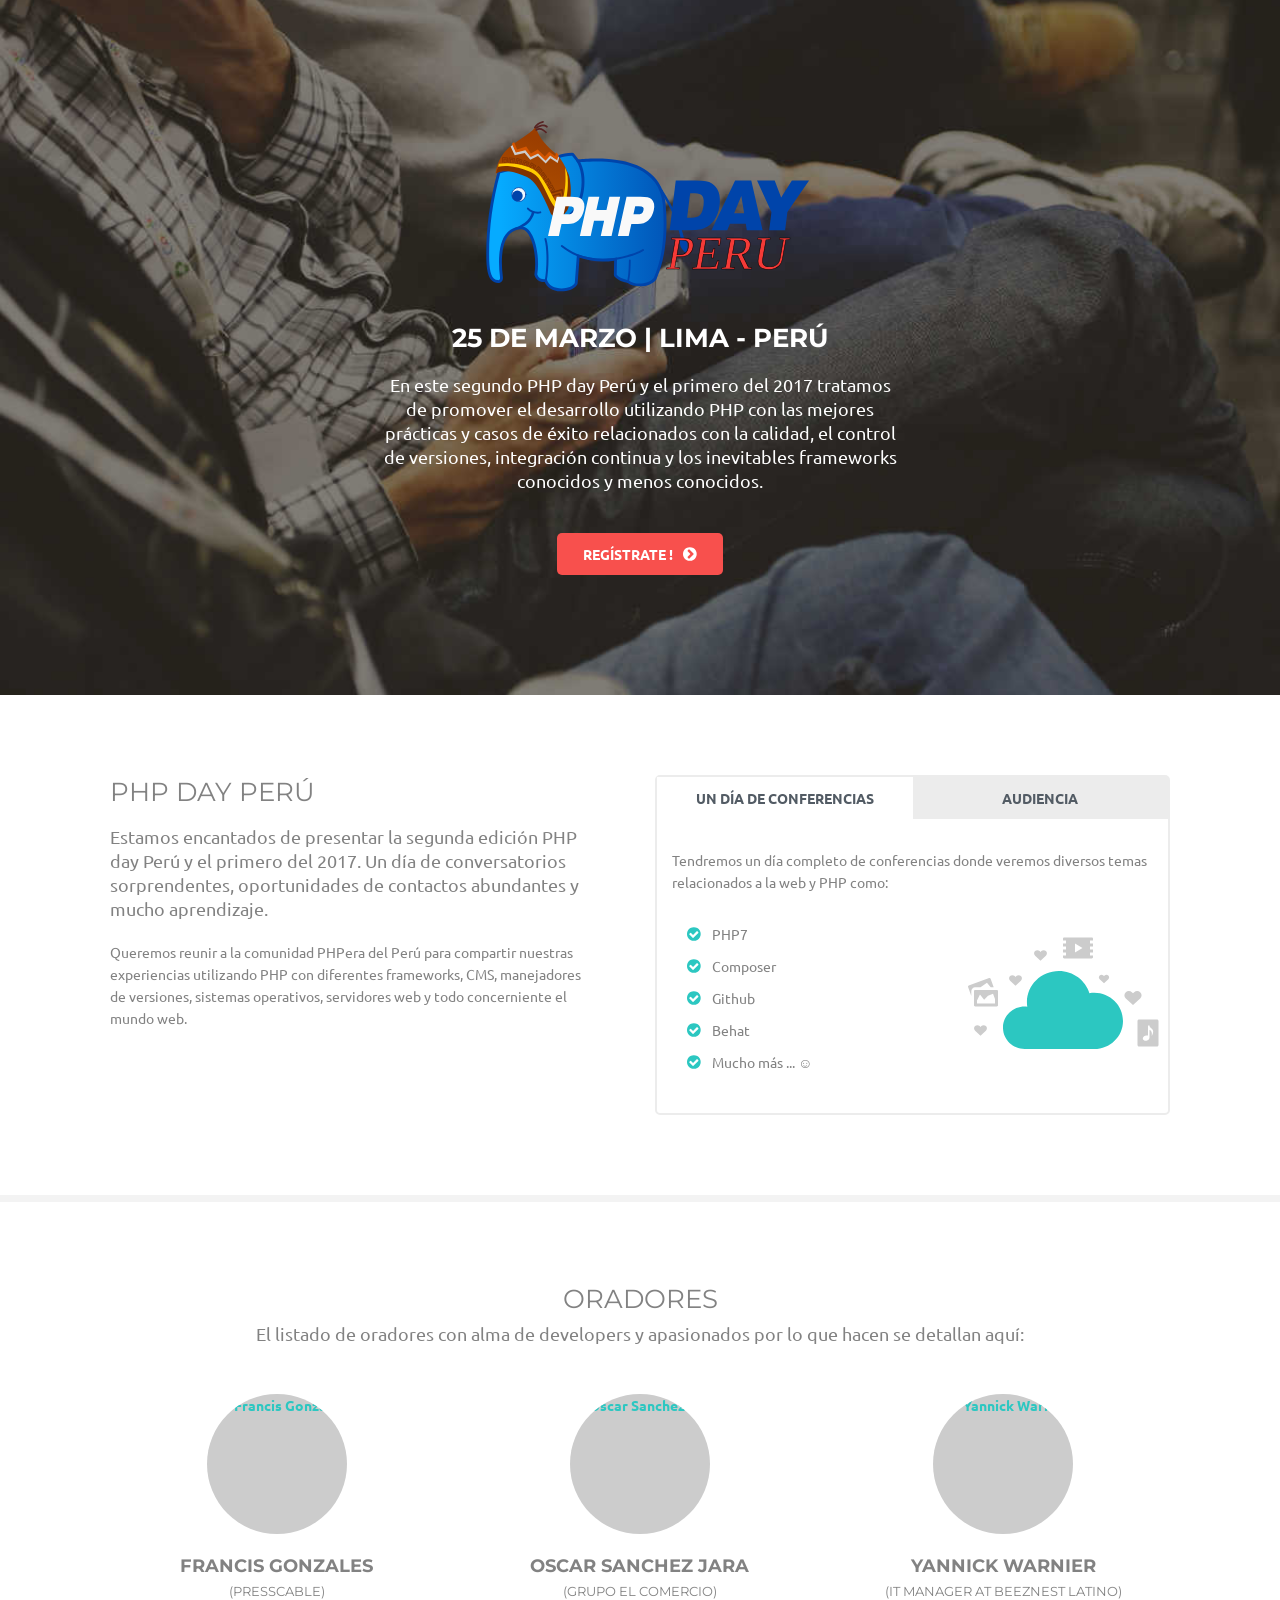
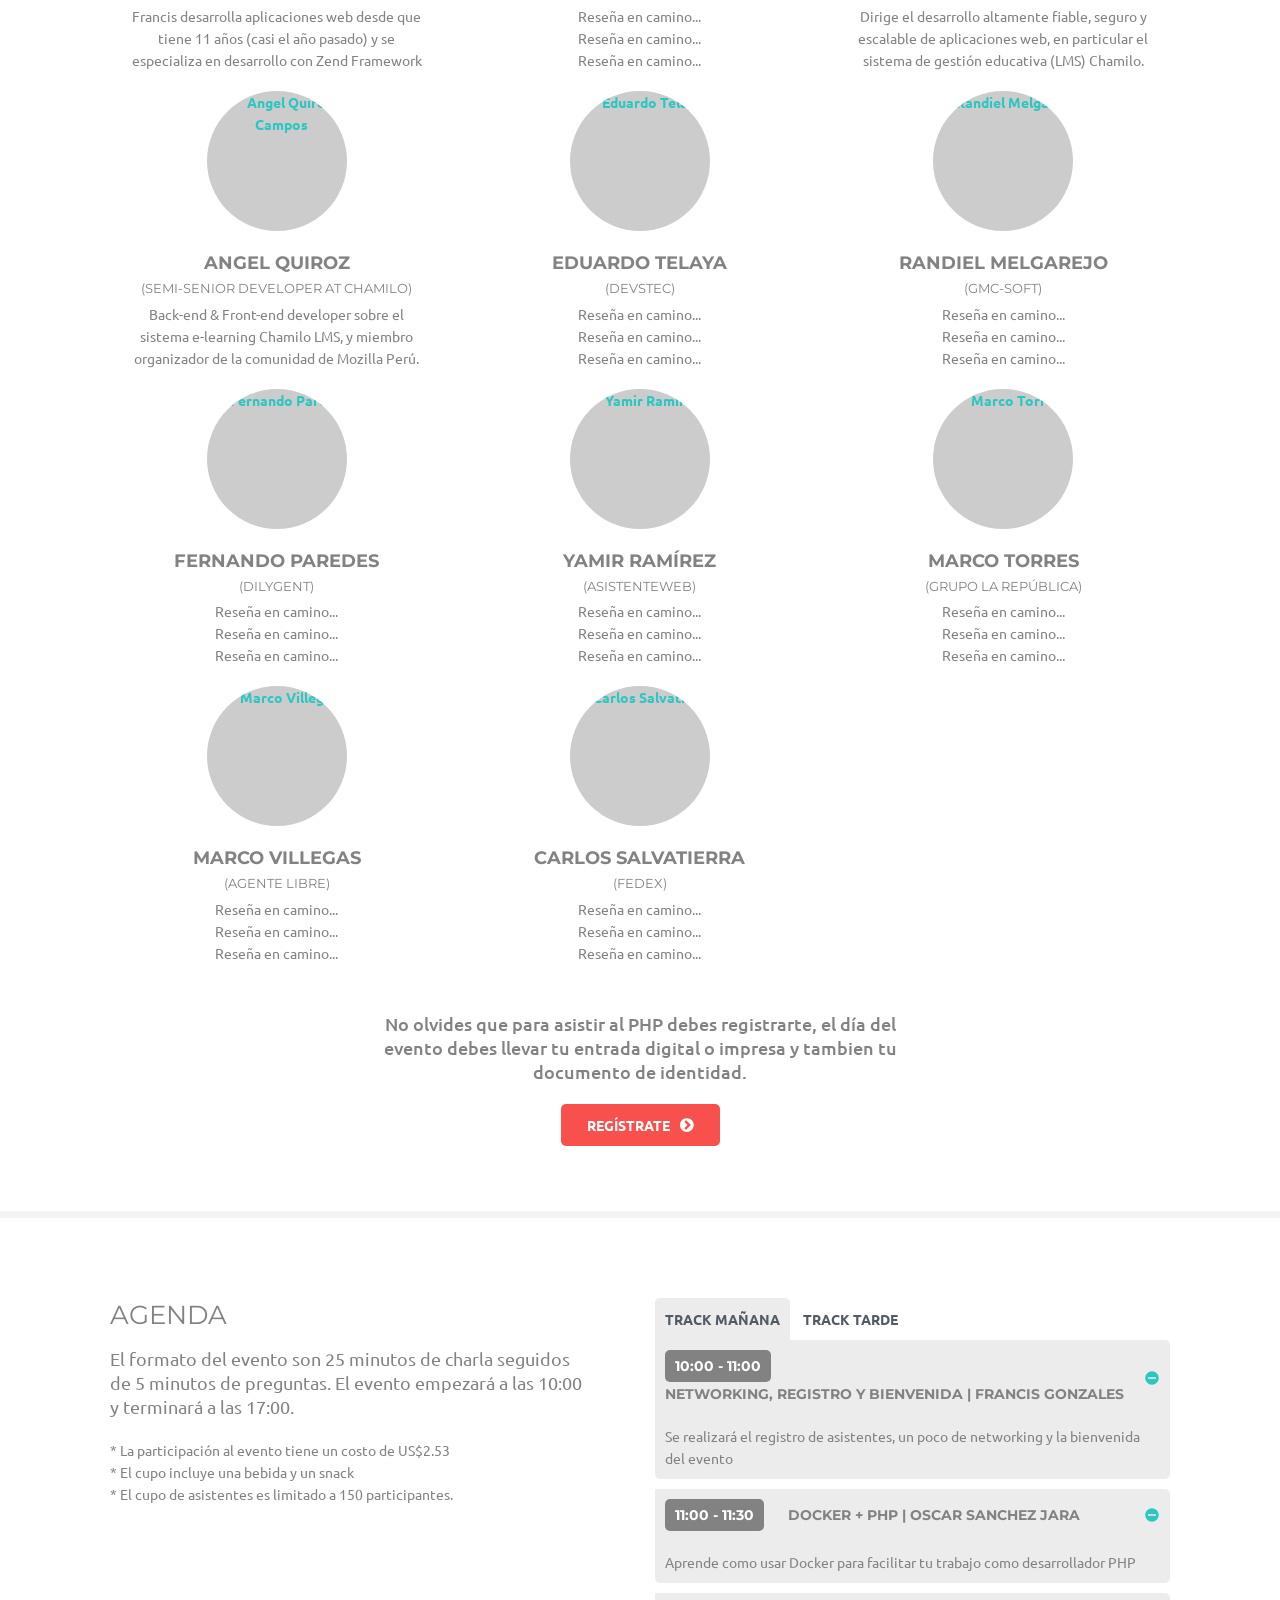
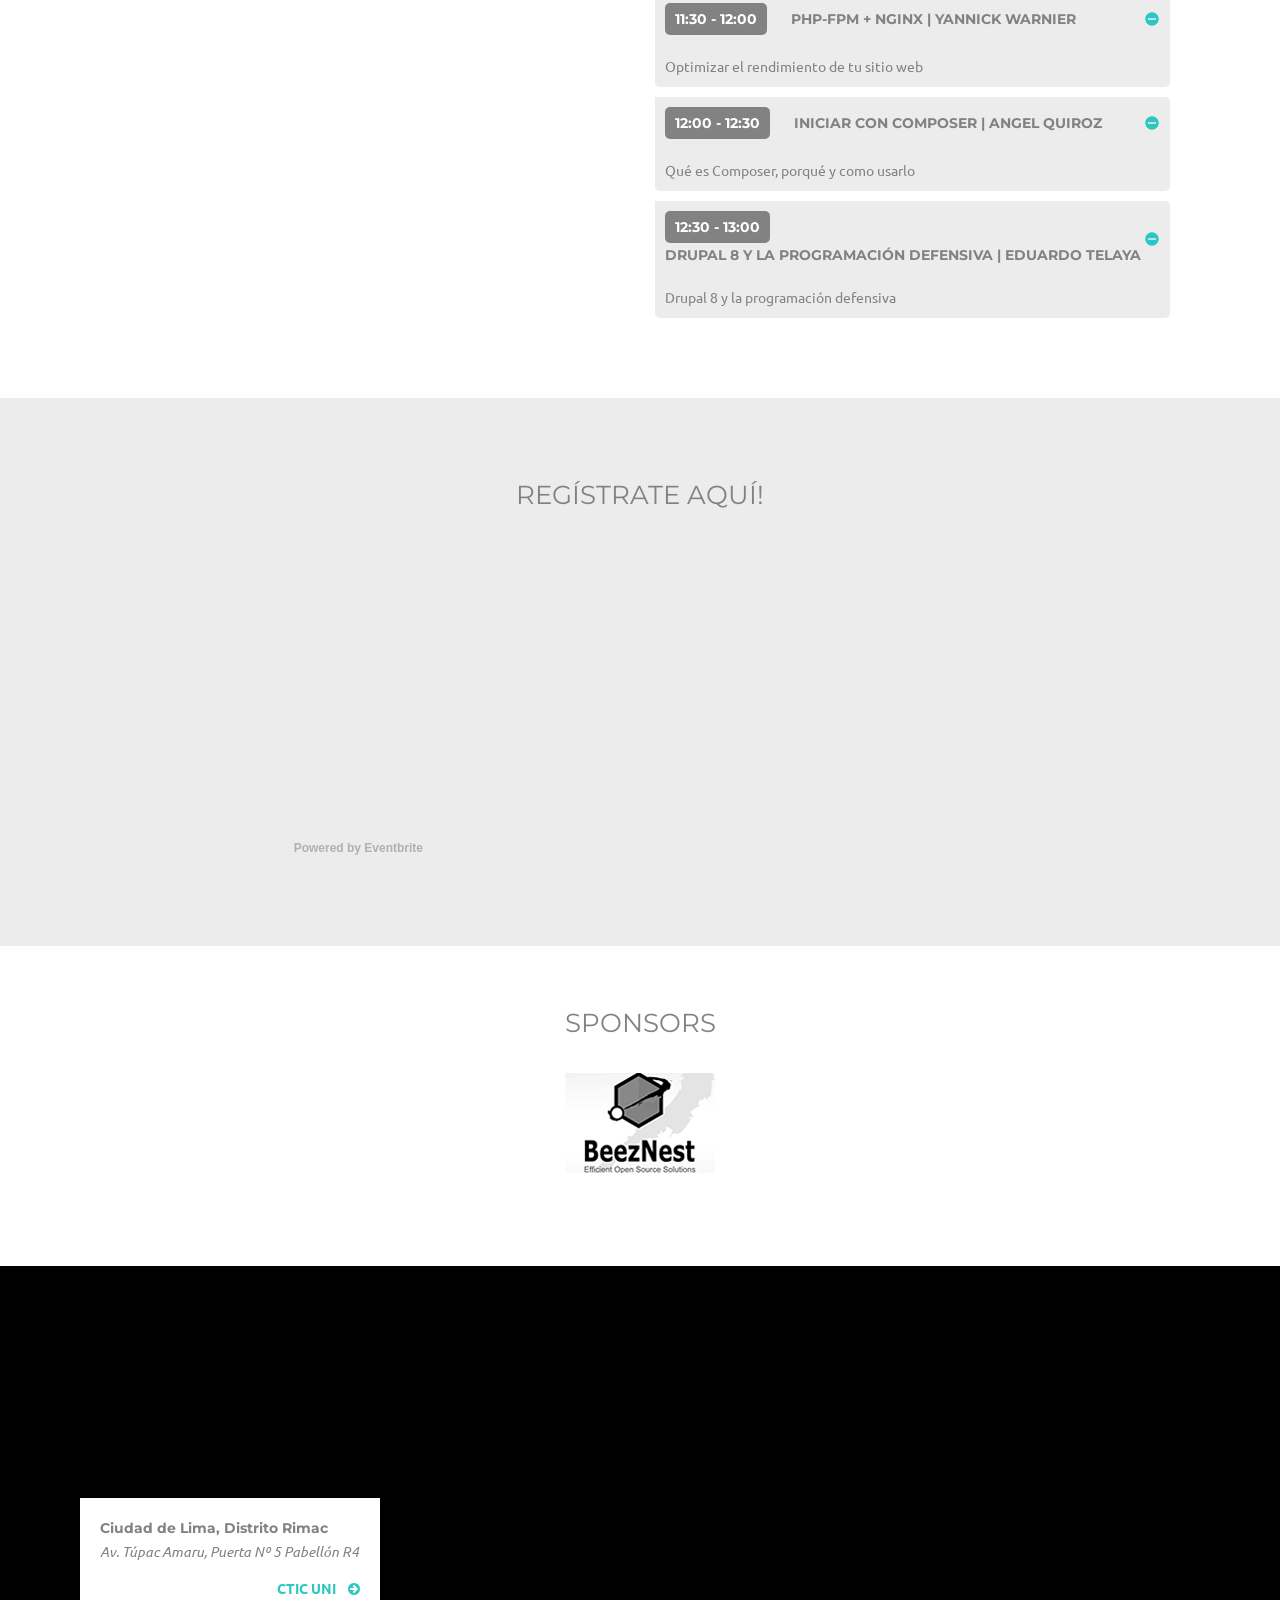
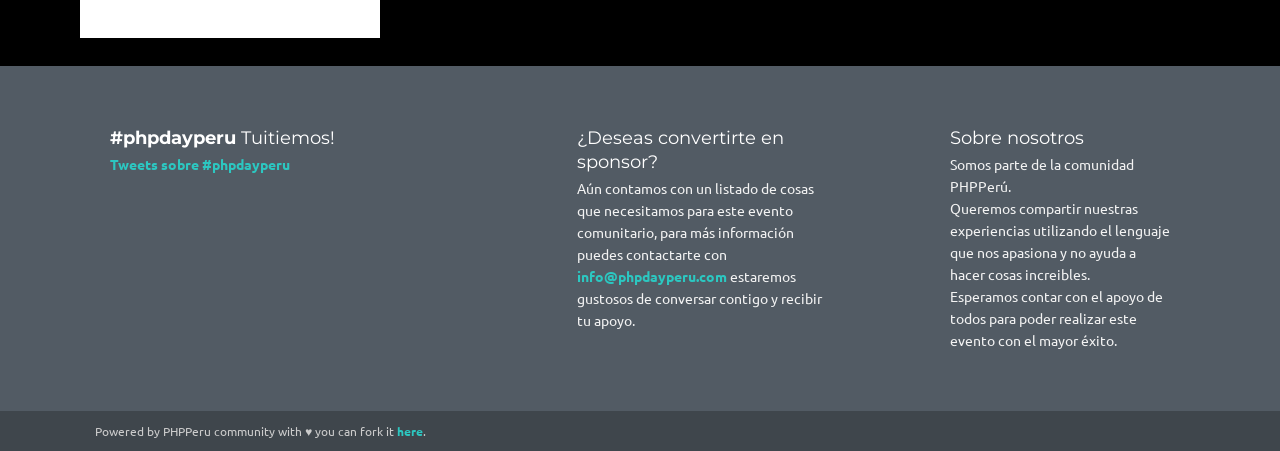
==== commit de3508e2: "Changed price because of EventBrite commission" ====
--- a/index.html
+++ b/index.html
@@ -382,7 +382,7 @@
             a las 17:00.
           </p>
           <p>
-            * La participación al evento tiene un costo de US$1.5
+            * La participación al evento tiene un costo de US$2.53
             <br>
             * El cupo incluye una bebida y un snack
             <br>
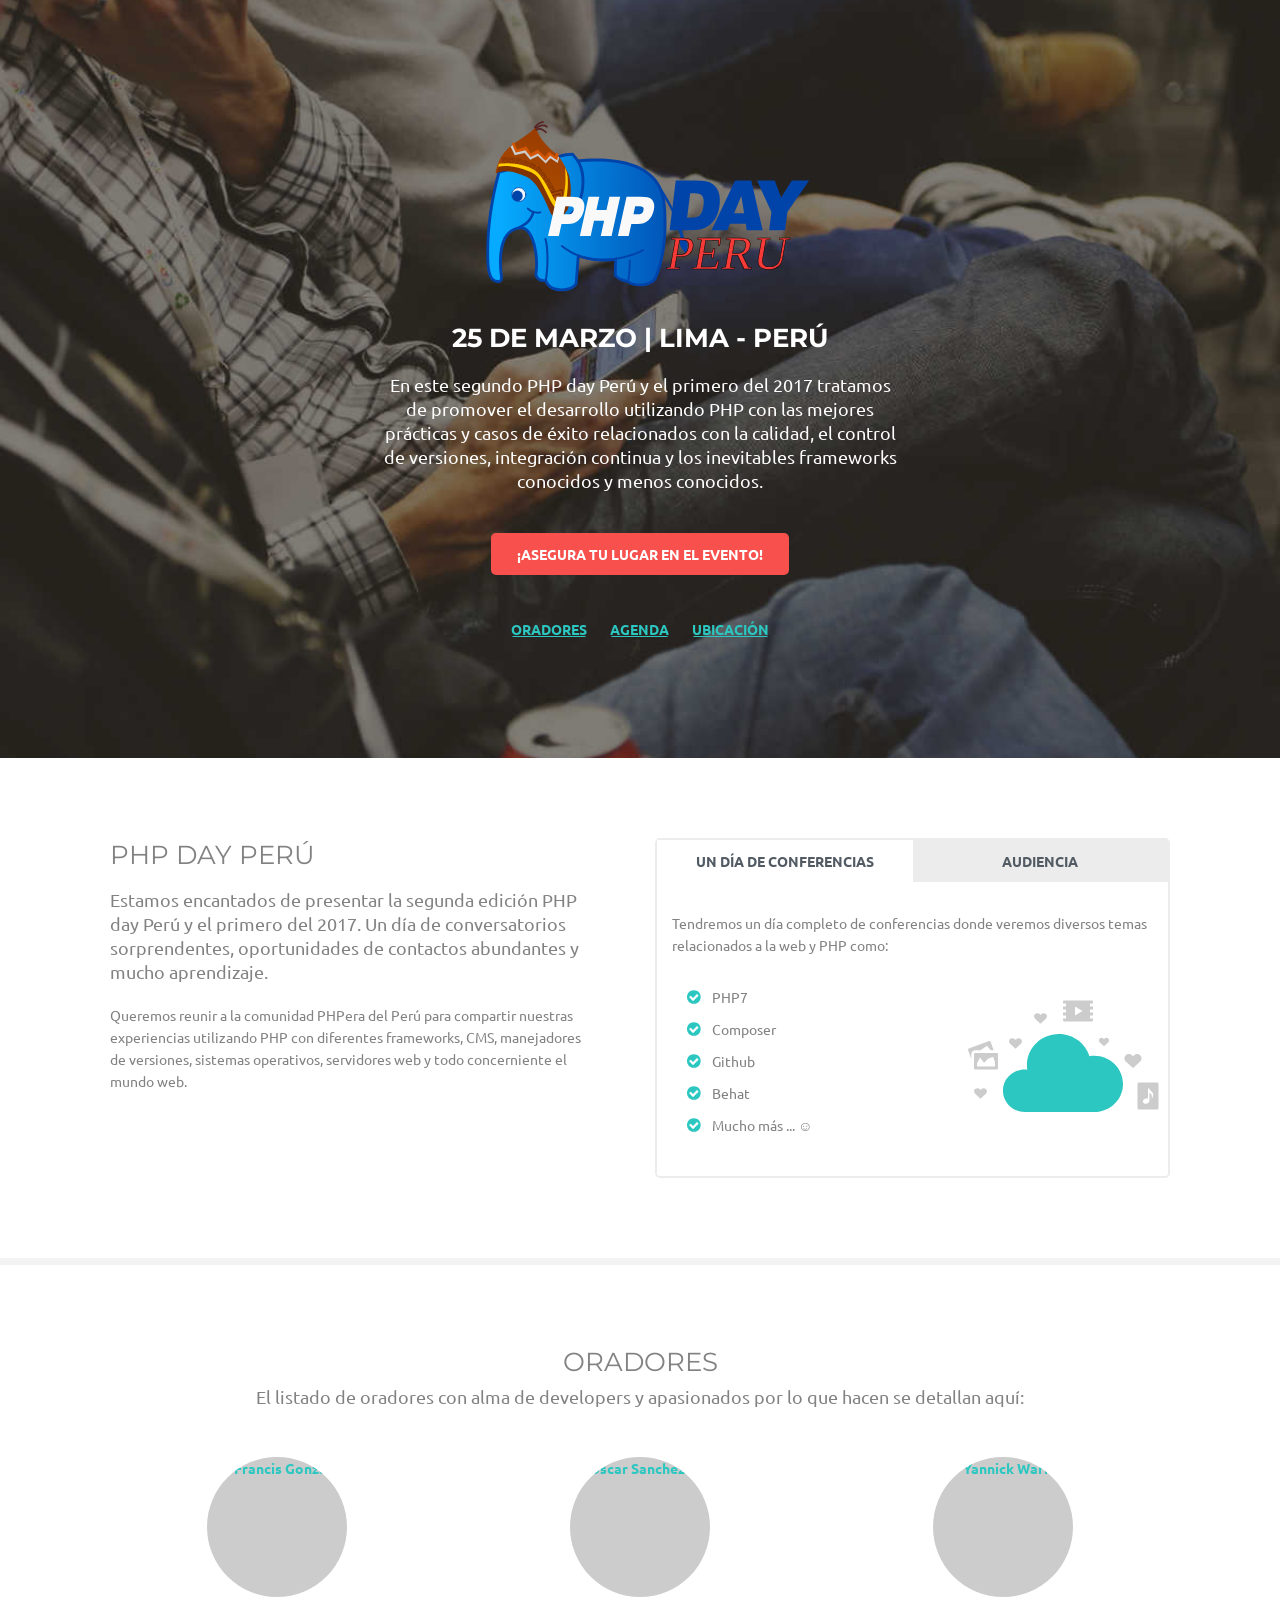
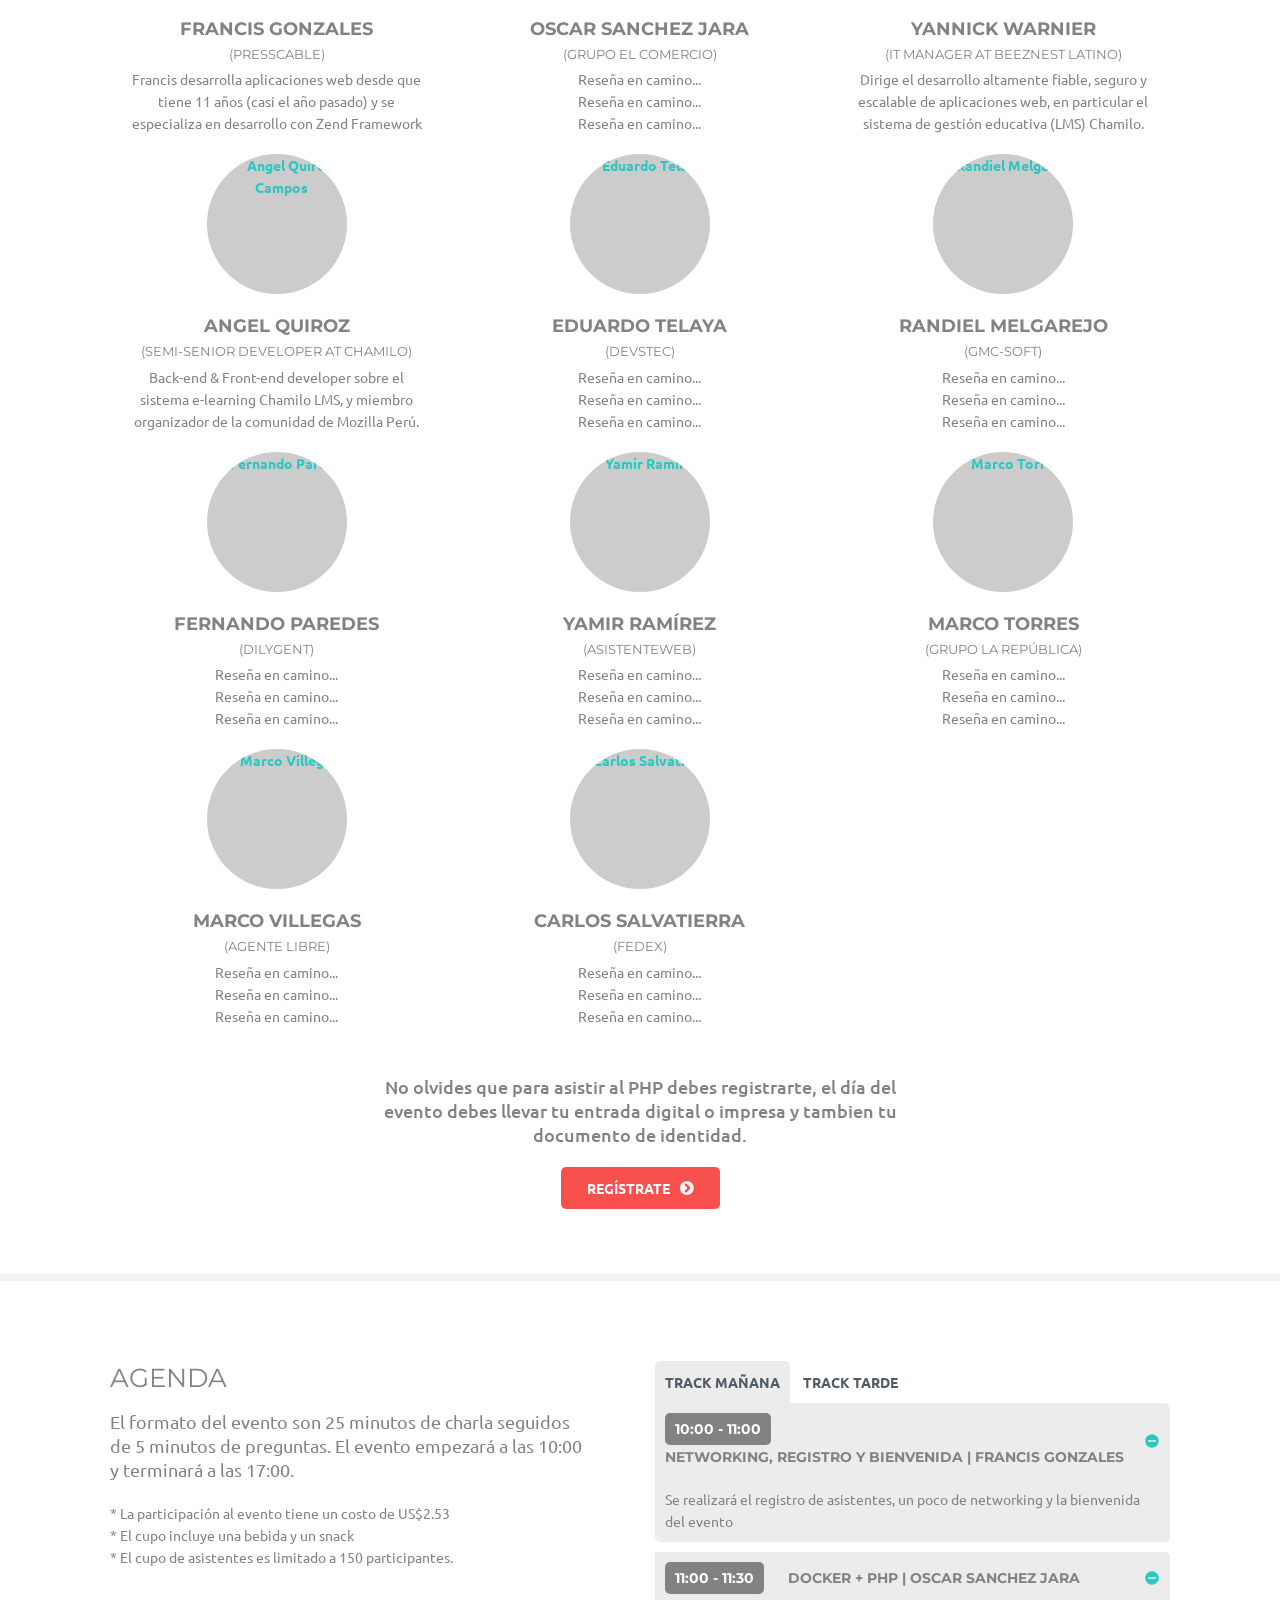
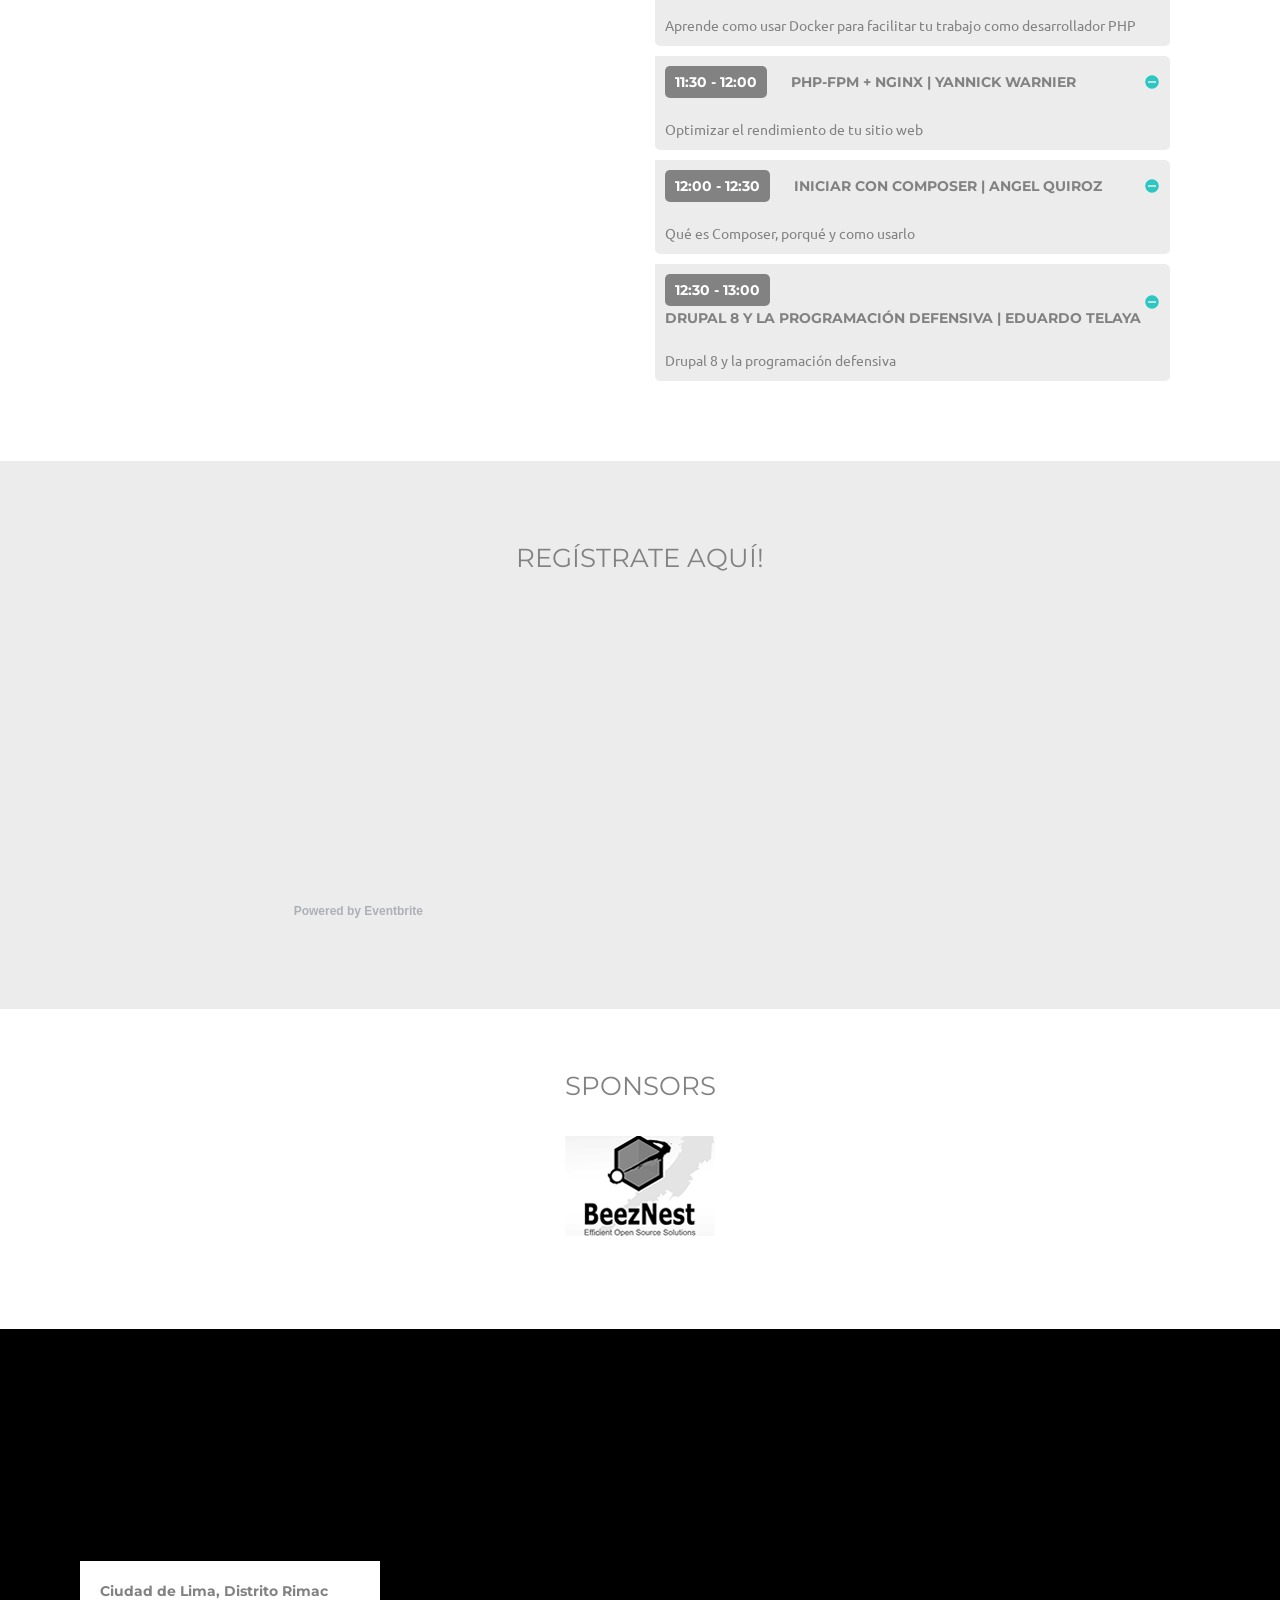
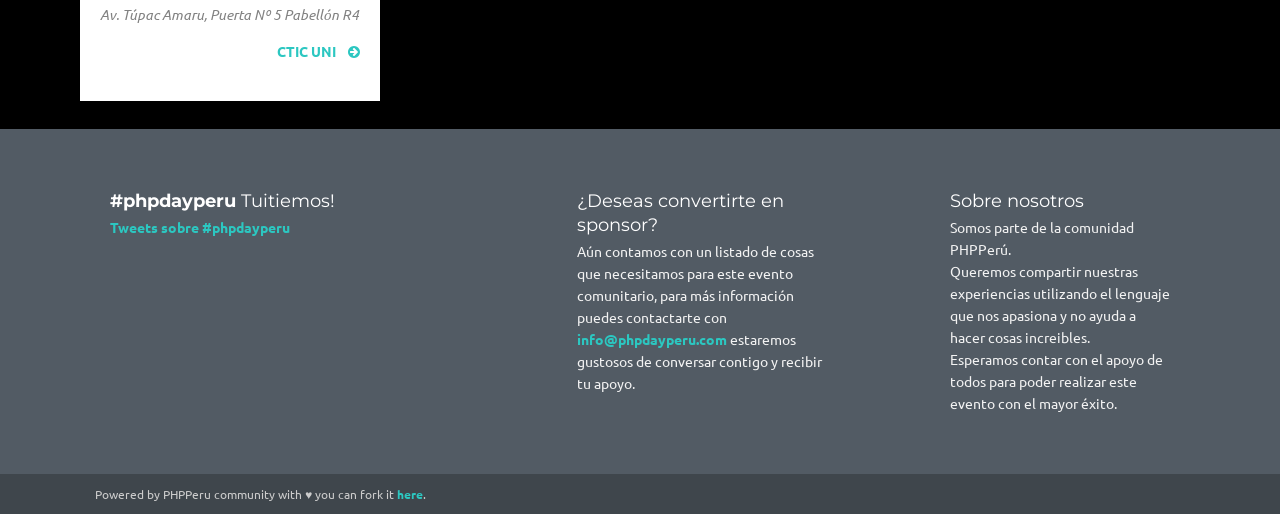
==== commit fa034bf4: "Smooth Page Scrolling and registration button change text" ====
--- a/index.html
+++ b/index.html
@@ -108,7 +108,12 @@
     los inevitables frameworks conocidos y menos conocidos.
     </p>
     <div class="banner-buttons">
-      <a class="button button-primary" href="#form-registrate"><span class="icon icon-right chevron-right">Regístrate !</span></a>
+      <a class="button button-primary" href="#form-registrate">¡Asegura tu lugar en el evento!</a>
+    </div>
+    <div class="banner-buttons">
+      <a class="button button-link" href="#section-speakers">Oradores</a>
+      <a class="button button-link" href="#section-schedule">Agenda</a>
+      <a class="button button-link" href="#section-location">Ubicación</a>
     </div>
   </div>
 </div>
@@ -187,7 +192,7 @@
 
   <hr class="hr">
 
-  <div class="speakers-block pad-top-60 pad-bottom-60 container">
+  <div id="section-speakers" class="speakers-block pad-top-60 pad-bottom-60 container">
     <div class="text-center pad-top-20">
       <h2 class="h2 uppercase">Oradores</h2>
       <p class="fs-4">
@@ -370,7 +375,7 @@
 
   <hr class="hr">
 
-  <div class="schedule-block pad-top-60 pad-bottom-60 container">
+  <div id="section-schedule" class="schedule-block pad-top-60 pad-bottom-60 container">
     <div class="clear pad-top-20 pad-bottom-20">
       <div class="col-6-l">
         <div class="col-11 no-float no-padding">
@@ -596,7 +601,7 @@
   </div>
 
 
-  <div class="event-location-block content-block">
+  <div id="section-location" class="event-location-block content-block">
     <h2 class="sr">Event Location</h2>
 
     <div id="map" class="map">
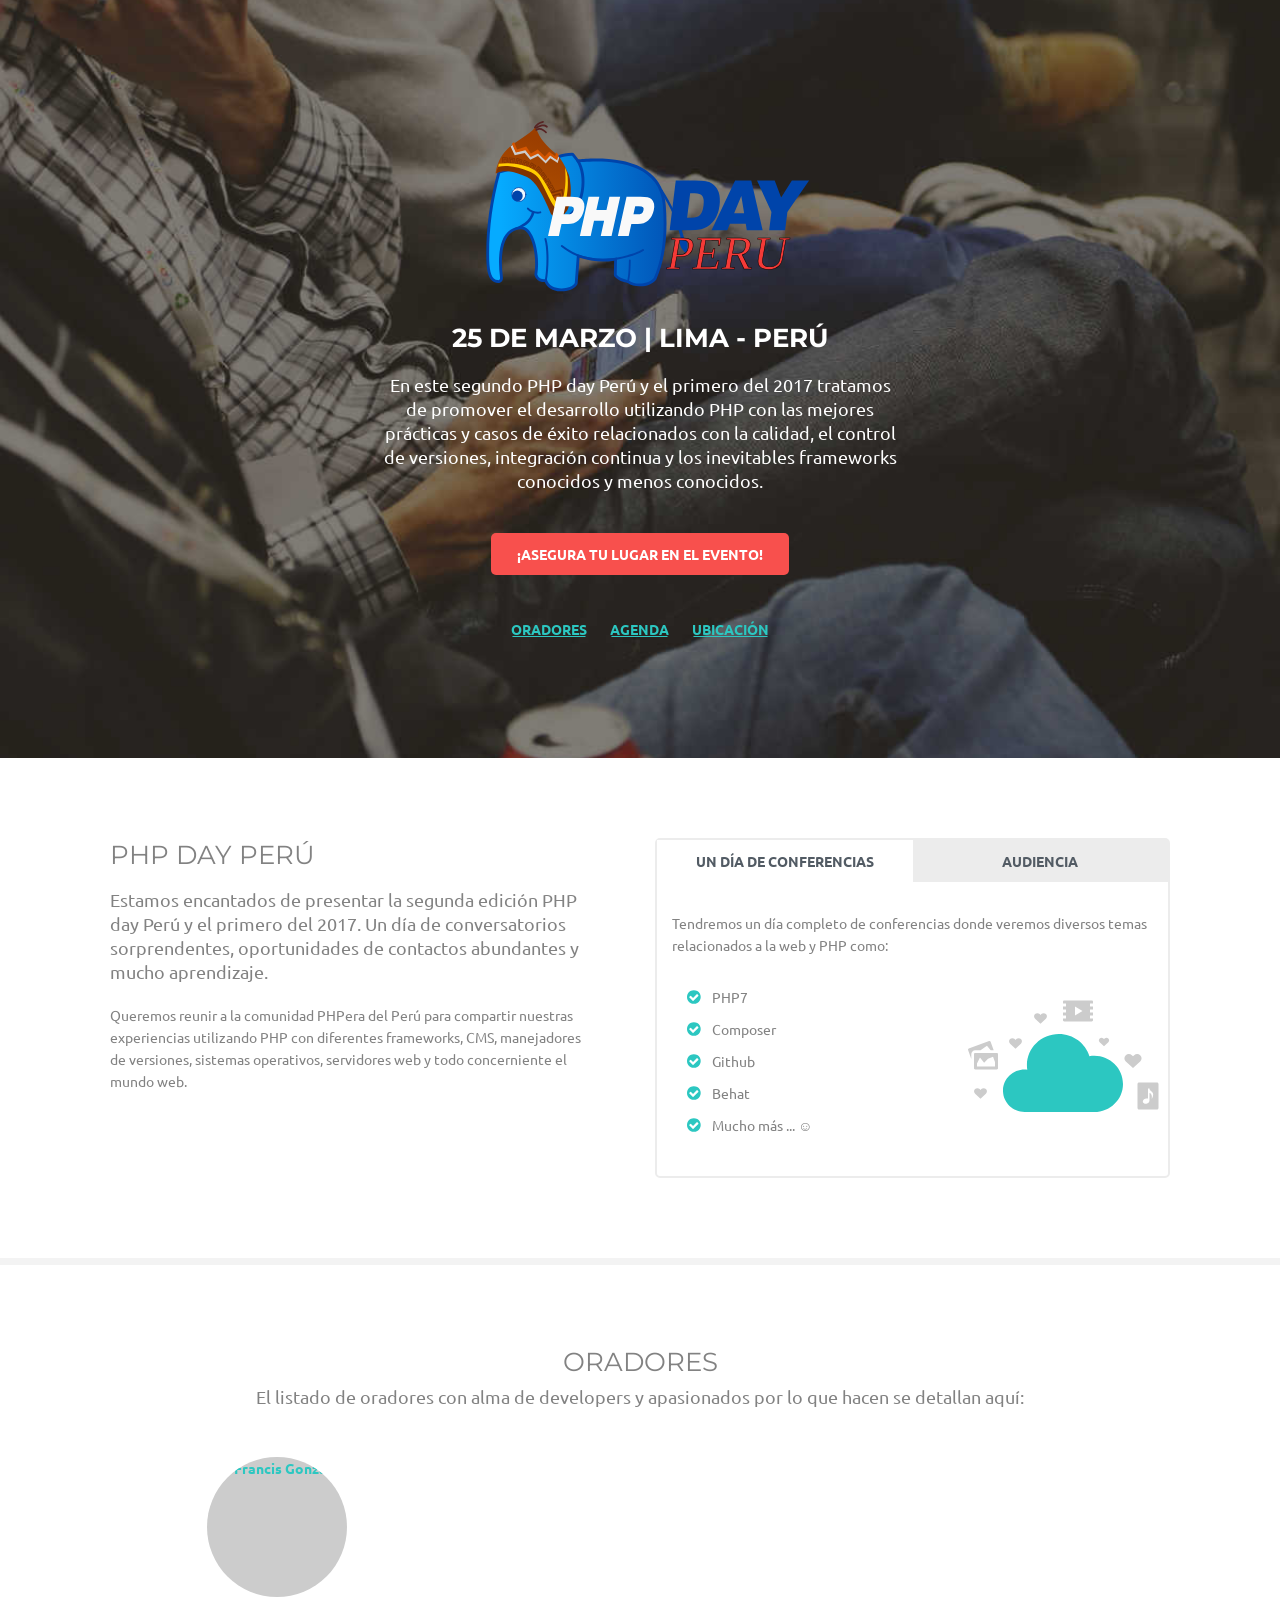
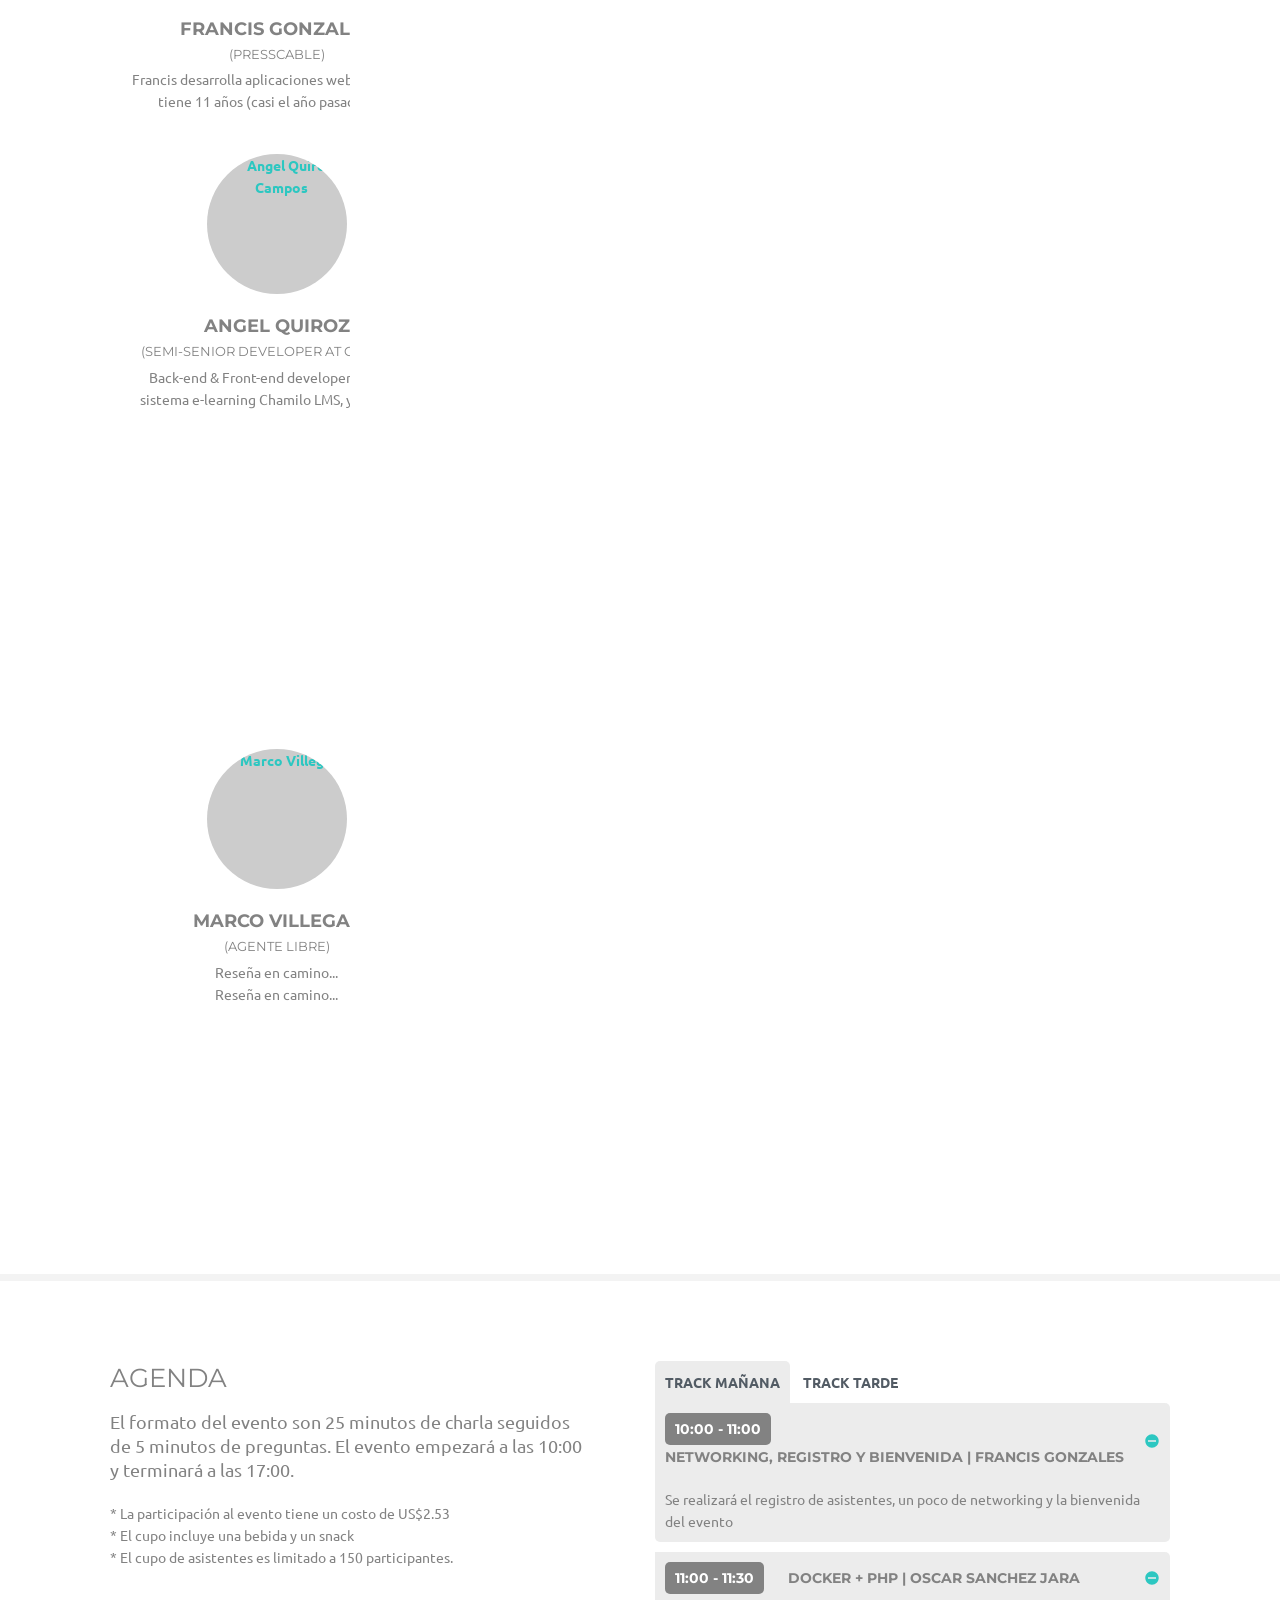
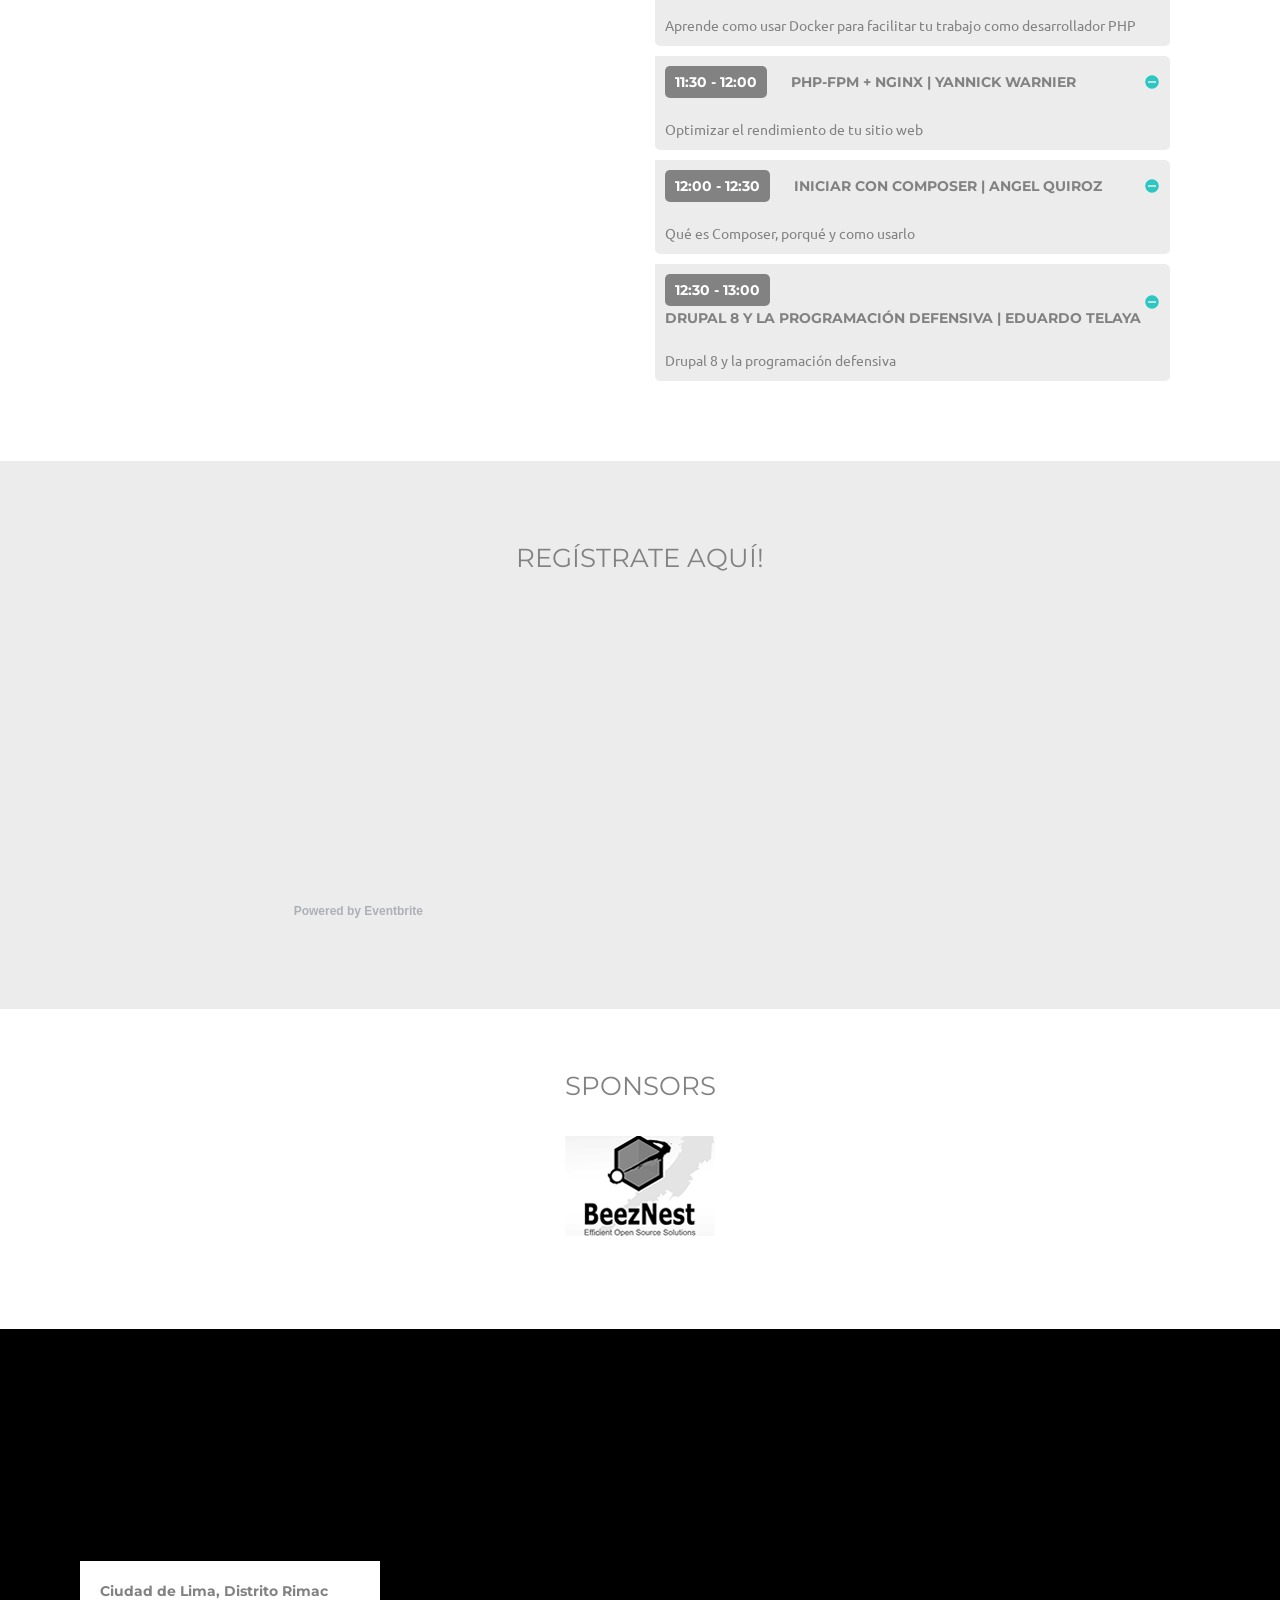
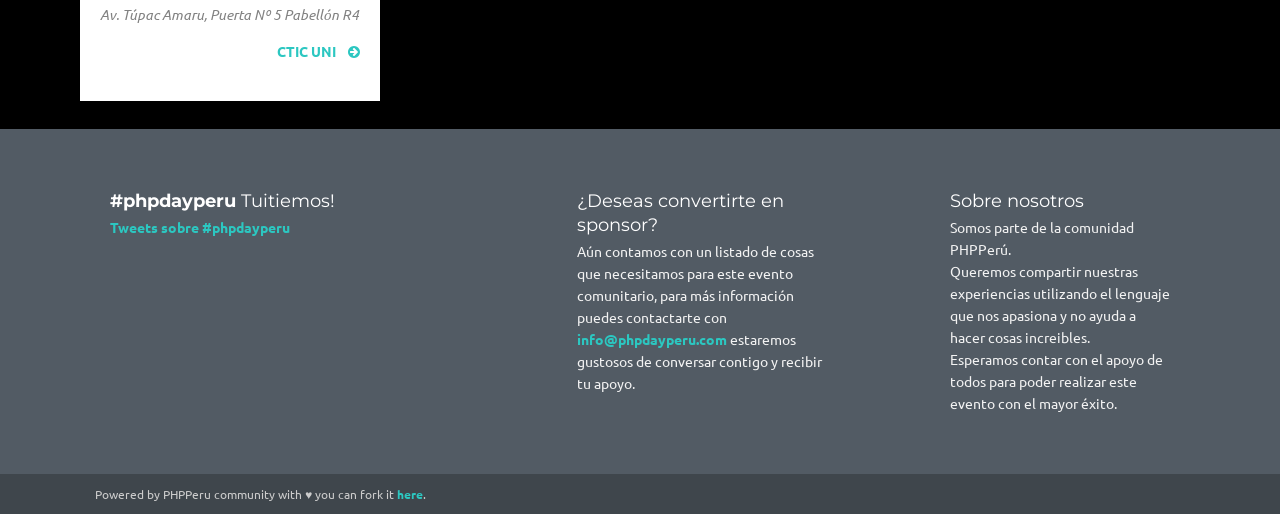
==== commit 2ec61baa: "Smooth scrolling para boton asegura tu lugar al evento" ====
--- a/index.html
+++ b/index.html
@@ -108,12 +108,12 @@
     los inevitables frameworks conocidos y menos conocidos.
     </p>
     <div class="banner-buttons">
-      <a class="button button-primary" href="#form-registrate">¡Asegura tu lugar en el evento!</a>
+      <a class="button button-primary smooth-scroll" href="#form-registrate">¡Asegura tu lugar en el evento!</a>
     </div>
     <div class="banner-buttons">
-      <a class="button button-link" href="#section-speakers">Oradores</a>
-      <a class="button button-link" href="#section-schedule">Agenda</a>
-      <a class="button button-link" href="#section-location">Ubicación</a>
+      <a class="button button-link smooth-scroll" href="#section-speakers">Oradores</a>
+      <a class="button button-link smooth-scroll" href="#section-schedule">Agenda</a>
+      <a class="button button-link smooth-scroll" href="#section-location">Ubicación</a>
     </div>
   </div>
 </div>
@@ -369,7 +369,7 @@
         el día del evento debes llevar tu entrada digital o impresa y
         tambien tu documento de identidad.
       </p>
-      <a class="button button-primary" href="#form-registrate"><span class="icon icon-right chevron-right">Regístrate</span></a>
+      <a class="button button-primary smooth-scroll" href="#form-registrate"><span class="icon icon-right chevron-right">Regístrate</span></a>
     </div>
   </div>
 
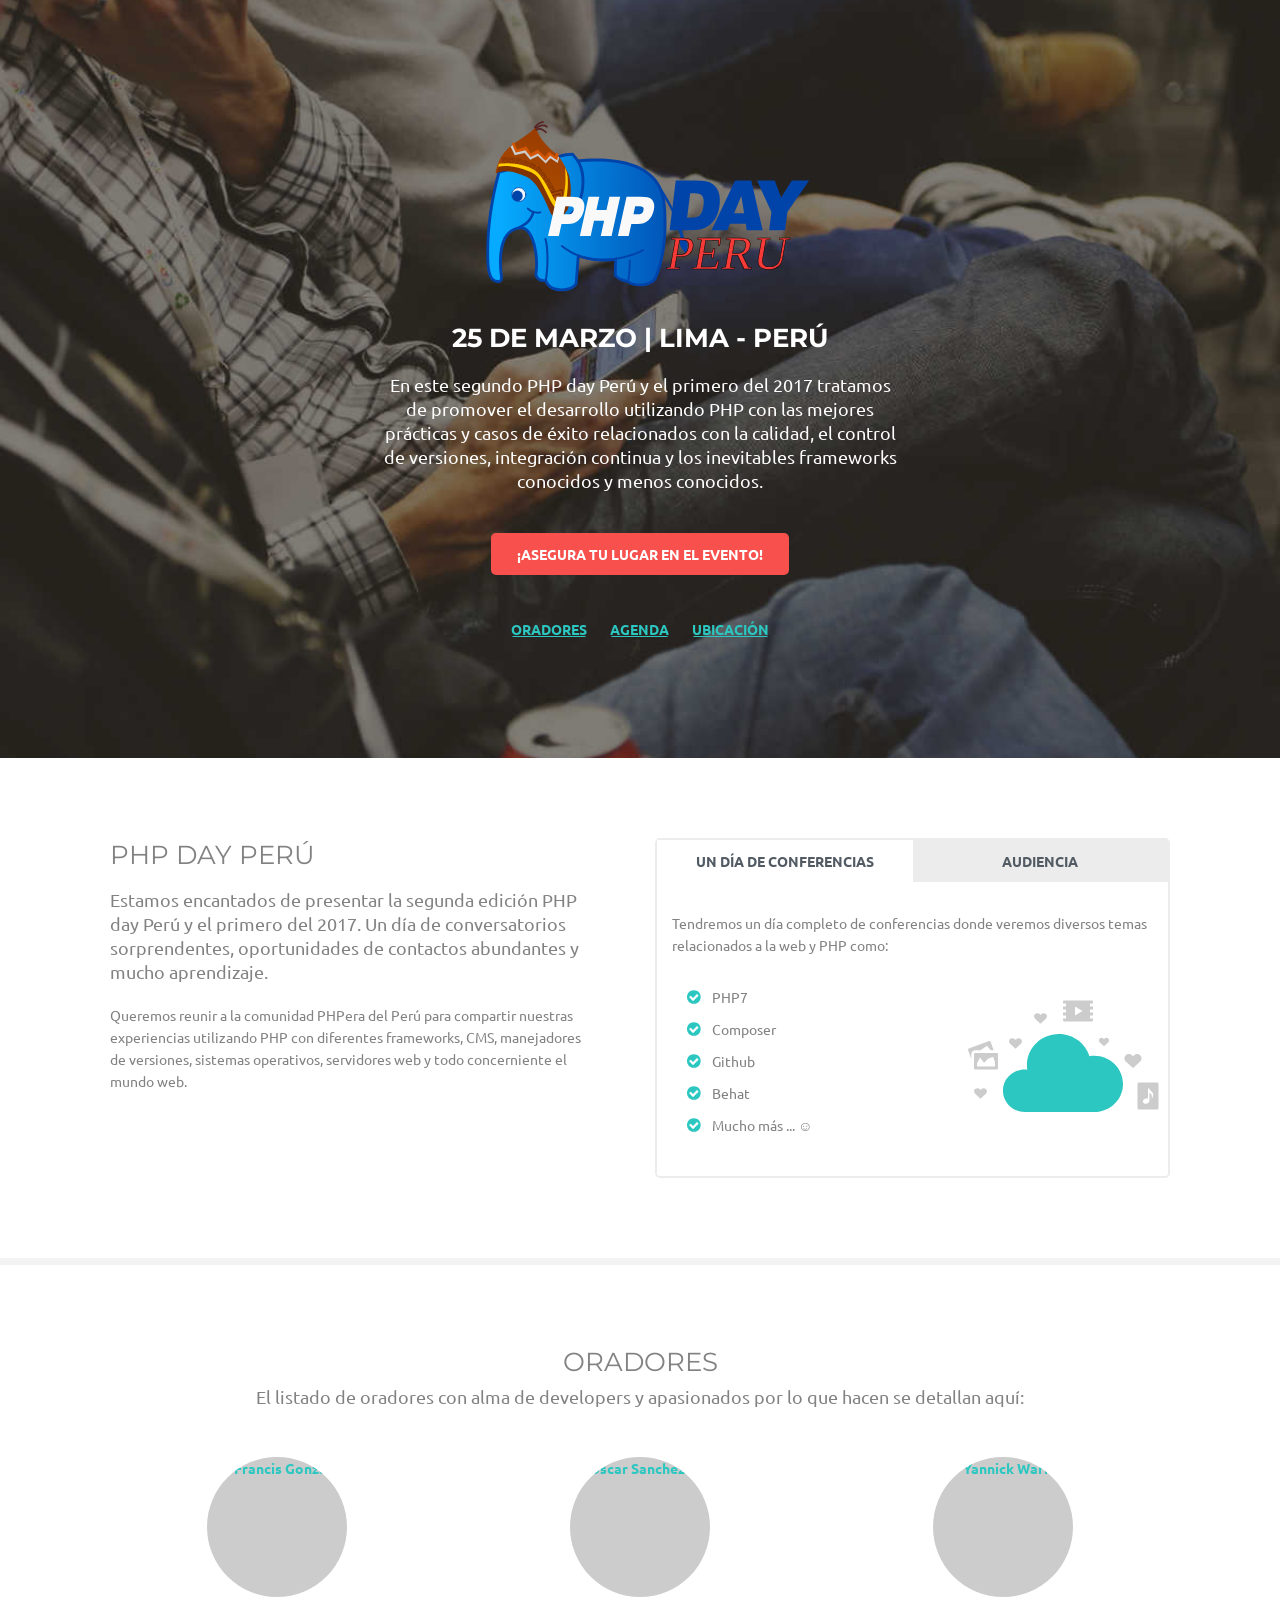
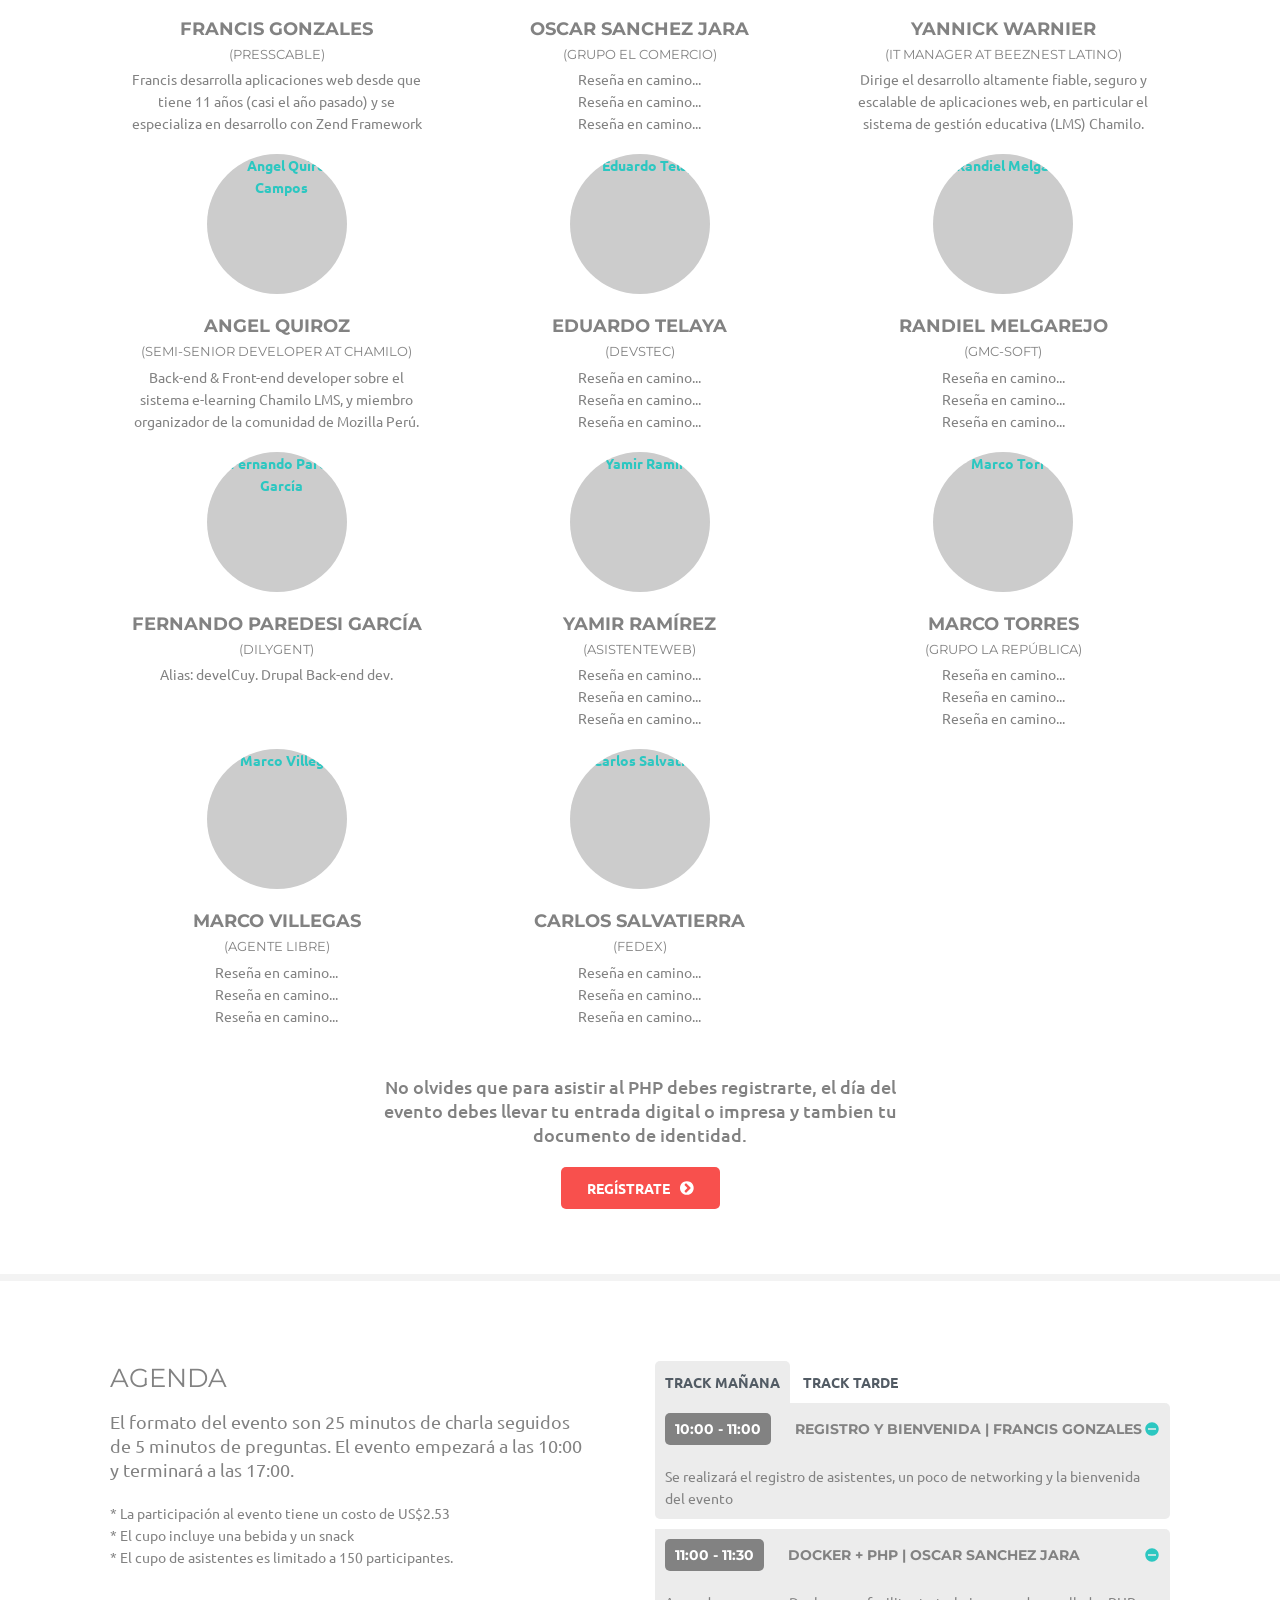
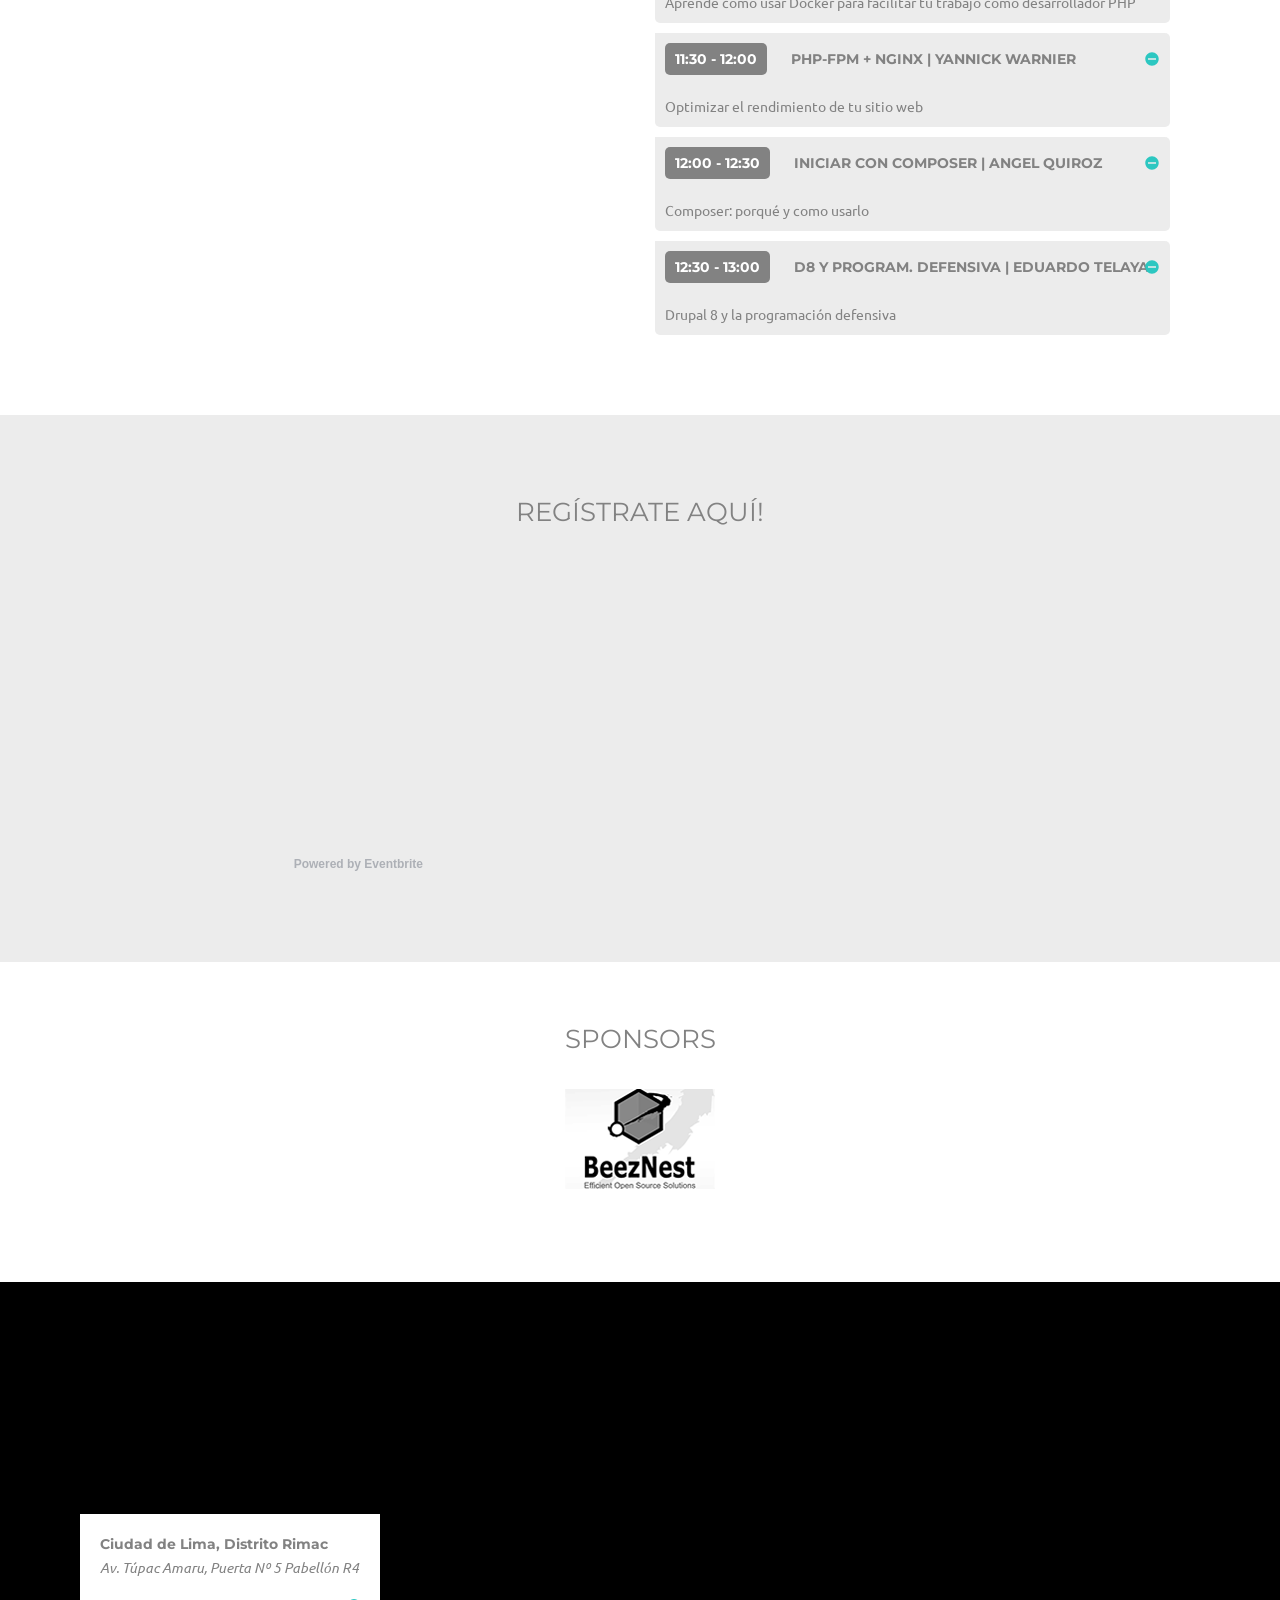
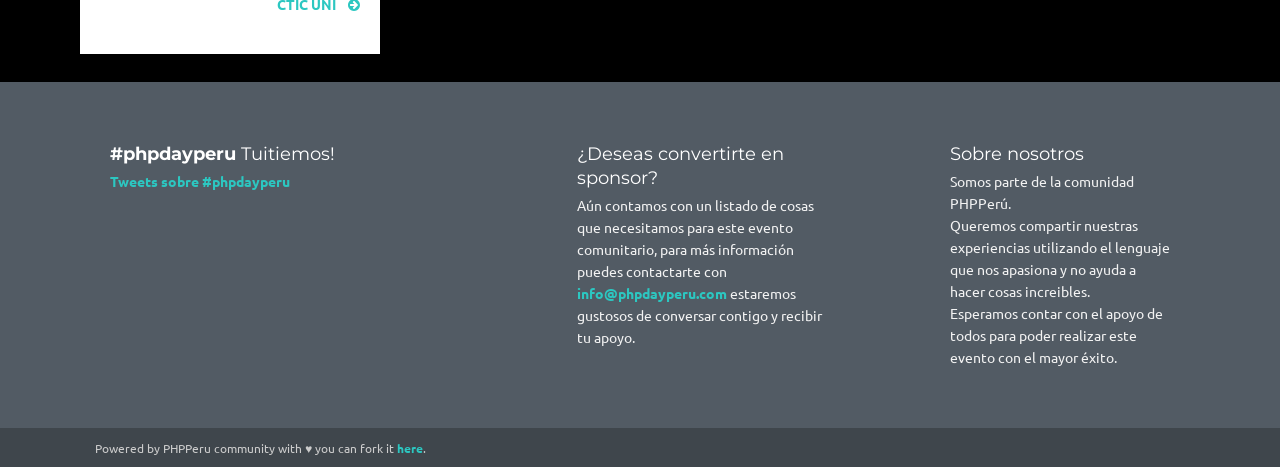
==== commit a2912c69: "Update Fernando's info + minor schedule looks update" ====
--- a/index.html
+++ b/index.html
@@ -293,14 +293,12 @@
       <li class="col-4-m">
         <div class="col-12-m no-float">
           <a class="event-speaker" href="https://www.linkedin.com/in/fernandoparedesgarcia/">
-            <img class="block" width="150" src="https://media.licdn.com/mpr/mpr/shrinknp_400_400/p/4/000/170/125/395d9ca.jpg" alt="Fernando Paredes">
-          </a>
-          <h3 class="uppercase fs-4 pad-top-20"><a class="event-speaker-name" href="https://www.linkedin.com/in/fernandoparedesgarcia/">Fernando Paredes</a>
+            <img class="block" width="150" src="https://media.licdn.com/mpr/mpr/shrinknp_400_400/p/4/000/170/125/395d9ca.jpg" alt="Fernando Paredes García">
+          </a>
+          <h3 class="uppercase fs-4 pad-top-20"><a class="event-speaker-name" href="https://www.linkedin.com/in/fernandoparedesgarcia/">Fernando Paredesi García</a>
             <br><small>(Dilygent)</small></h3>
           <p>
-            Reseña en camino...<br />
-            Reseña en camino...<br />
-            Reseña en camino...
+            Alias: develCuy. Drupal Back-end dev.
           </p>
         </div>
       </li>
@@ -415,7 +413,7 @@
                     <h4 class="panel-title">
                       <a class="event-schedule-title" data-toggle="collapse" data-parent="#event-1" href="#event-1-auditorium-a">
                         <span class="event-schedule-time">10:00 - 11:00</span>
-                        <span class="event-schedule-name">Networking, registro y bienvenida | Francis Gonzales</span>
+                        <span class="event-schedule-name">Registro y bienvenida | Francis Gonzales</span>
                       </a>
                     </h4>
                   </div>
@@ -461,14 +459,14 @@
                 </div>
                 <div id="event-1-auditorium-d" class="panel-collapse collapse in">
                   <div class="panel-body">
-                    Qué es Composer, porqué y como usarlo
+                    Composer: porqué y como usarlo
                   </div>
                 </div>
                 <div class="panel-heading">
                   <h4 class="panel-title">
                     <a class="event-schedule-title" data-toggle="collapse" data-parent="#event-1" href="#event-1-auditorium-a">
                       <span class="event-schedule-time">12:30 - 13:00</span>
-                      <span class="event-schedule-name">Drupal 8 y la programación defensiva | Eduardo Telaya</span>
+                      <span class="event-schedule-name">D8 y program. defensiva | Eduardo Telaya</span>
                     </a>
                   </h4>
                 </div>
@@ -488,78 +486,78 @@
                     <h4 class="panel-title">
                       <a class="event-schedule-title" data-toggle="collapse" data-parent="#event-2" href="#event-2-auditorium-a">
                         <span class="event-schedule-time">14:00 - 14:30</span>
-                        <span class="event-schedule-name">Buenas prácticas para programar con PHP | Marco Torres</span>
+                        <span class="event-schedule-name">Buenas prácticas PHP | Marco Torres</span>
                       </a>
                     </h4>
                   </div>
                   <div id="event-2-auditorium-a" class="panel-collapse collapse in">
                     <div class="panel-body">
-                    ...
+                    Buenas prácticas para programar con PHP
                     </div>
                   </div>
                   <div class="panel-heading">
                     <h4 class="panel-title">
                       <a class="event-schedule-title" data-toggle="collapse" data-parent="#event-2" href="#event-2-auditorium-a">
                         <span class="event-schedule-time">14:30 - 15:00</span>
-                        <span class="event-schedule-name">PHP 7, Drupal 8, Symfony | Fernando Paredes</span>
+                        <span class="event-schedule-name">PHP7, D8, Sym | Fernando Paredes García</span>
                       </a>
                     </h4>
                   </div>
                   <div id="event-2-auditorium-b" class="panel-collapse collapse in">
                     <div class="panel-body">
-                      Re-descubriendo PHP 7 con Drupal 8 y Symfony
+                      Re-descubriendo PHP7 con Drupal 8 y Symfony.
                     </div>
                   </div>
                   <div class="panel-heading">
                     <h4 class="panel-title">
                       <a class="event-schedule-title" data-toggle="collapse" data-parent="#event-2" href="#event-2-auditorium-a">
                         <span class="event-schedule-time">15:00 - 15:30</span>
-                        <span class="event-schedule-name">Inyección de dependencias con Symfony | Yamir Ramírez</span>
+                        <span class="event-schedule-name">Inyección de dependencias... | Yamir Ramírez</span>
                       </a>
                     </h4>
                   </div>
                   <div id="event-2-auditorium-c" class="panel-collapse collapse in">
                     <div class="panel-body">
-                      ...
-                    </div>
-                  </div>
-                  <div class="panel-heading">
-                    <h4 class="panel-title">
-                      <a class="event-schedule-title collapsed" data-toggle="collapse" data-parent="#event-2" href="#event-2-auditorium-f">
+                      Inyección de dependencias con Symfony
+                    </div>
+                  </div>
+                  <div class="panel-heading">
+                    <h4 class="panel-title">
+                      <a class="event-schedule-title" data-toggle="collapse" data-parent="#event-2" href="#event-2-auditorium-f">
                         <span class="event-schedule-time">15:30 - 16:00</span>
-                        <span class="event-schedule-name">PHP Robots móviles + AWS | Randiel Melgarejo</span>
-                      </a>
-                    </h4>
-                  </div>
-                  <div id="event-2-auditorium-d" class="panel-collapse collapse">
-                    <div class="panel-body">
-                      ...
+                        <span class="event-schedule-name">PHP Robots móviles/AWS | Randiel Melgarejo</span>
+                      </a>
+                    </h4>
+                  </div>
+                  <div id="event-2-auditorium-d" class="panel-collapse collapse in">
+                    <div class="panel-body">
+                      PHP Robots móviles con AWS
                     </div>
                   </div>
                   <div class="panel-heading">
                     <h4 class="panel-title">
                       <a class="event-schedule-title" data-toggle="collapse" data-parent="#event-2" href="#event-2-auditorium-a">
                         <span class="event-schedule-time">16:00 - 16:30</span>
-                        <span class="event-schedule-name">Automatización de tareas con robo.li | Marco Villegas</span>
+                        <span class="event-schedule-name">Automatización de tareas | Marco Villegas</span>
                       </a>
                     </h4>
                   </div>
                   <div id="event-2-auditorium-e" class="panel-collapse collapse in">
                     <div class="panel-body">
-                      ...
+                      Automatización de tareas con robo.li
                     </div>
                   </div>
                   <div class="panel-heading">
                     <h4 class="panel-title">
                       <a class="event-schedule-title" data-toggle="collapse" data-parent="#event-2" href="#event-2-auditorium-a">
                         <span class="event-schedule-time">16:30 - 17:00</span>
-                        <span class="event-schedule-name">Pruebas automatizadas con PHPUnit | Carlos Salvatierra</span>
+                        <span class="event-schedule-name">Pruebas con PHPUnit | Carlos Salvatierra</span>
                       </a>
                     </h4>
                   </div>
                   <div id="event-2-auditorium-f" class="panel-collapse collapse in">
                     <div class="panel-body">
-                      ...
+                      Pruebas automatizadas con PHPUnit
                     </div>
                   </div>
                   <div class="panel-heading">
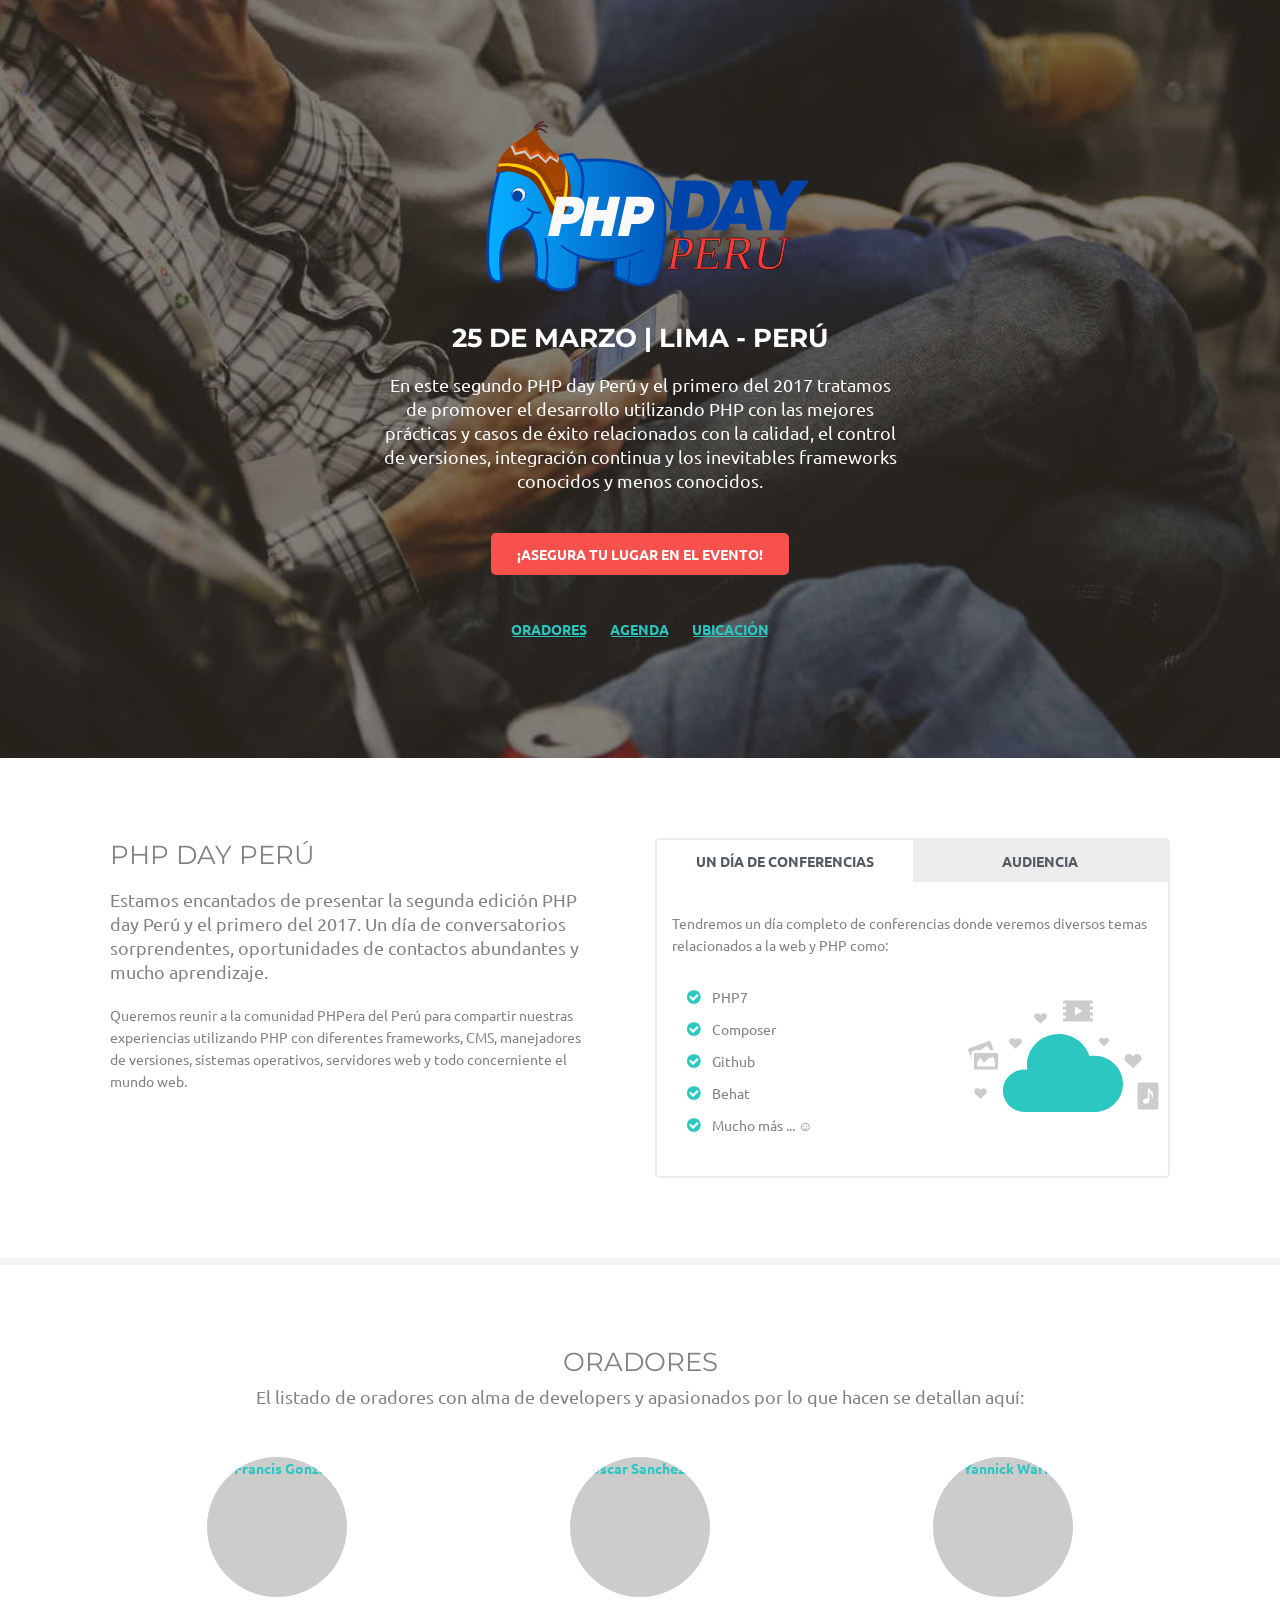
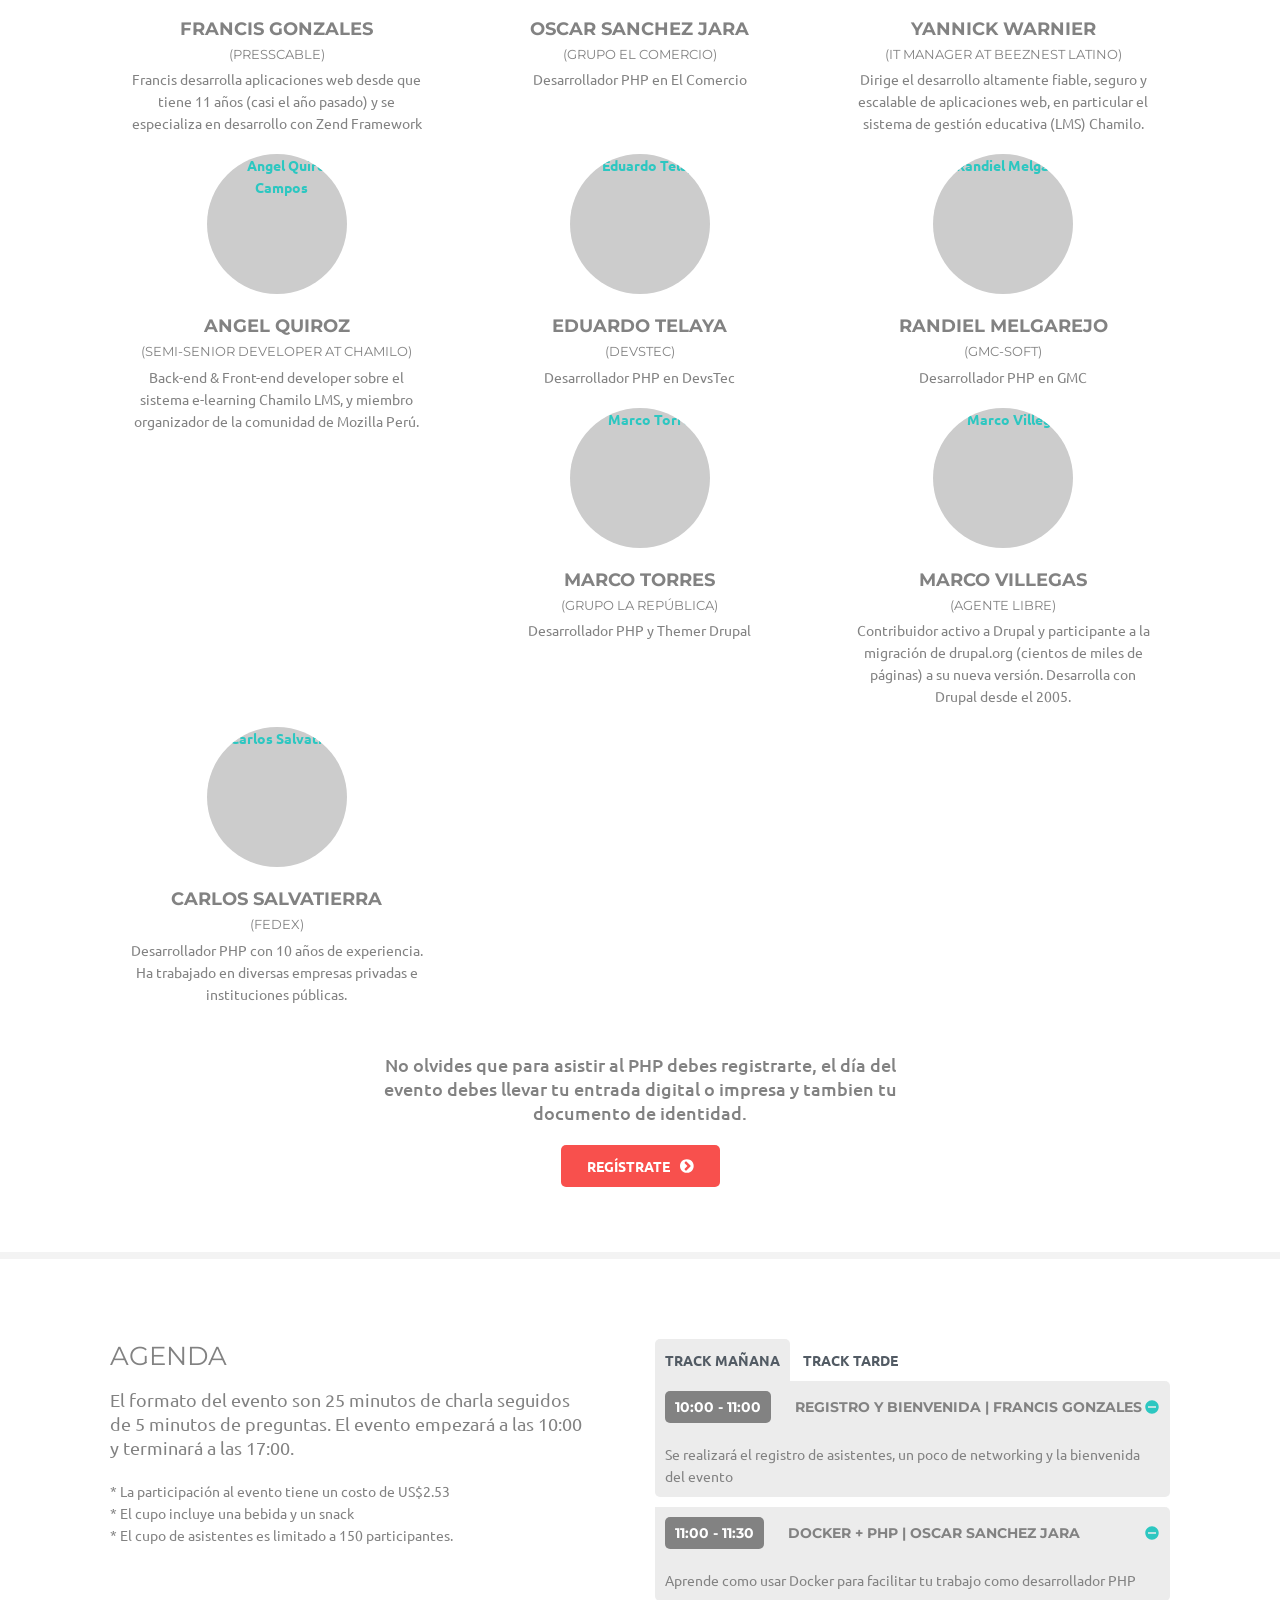
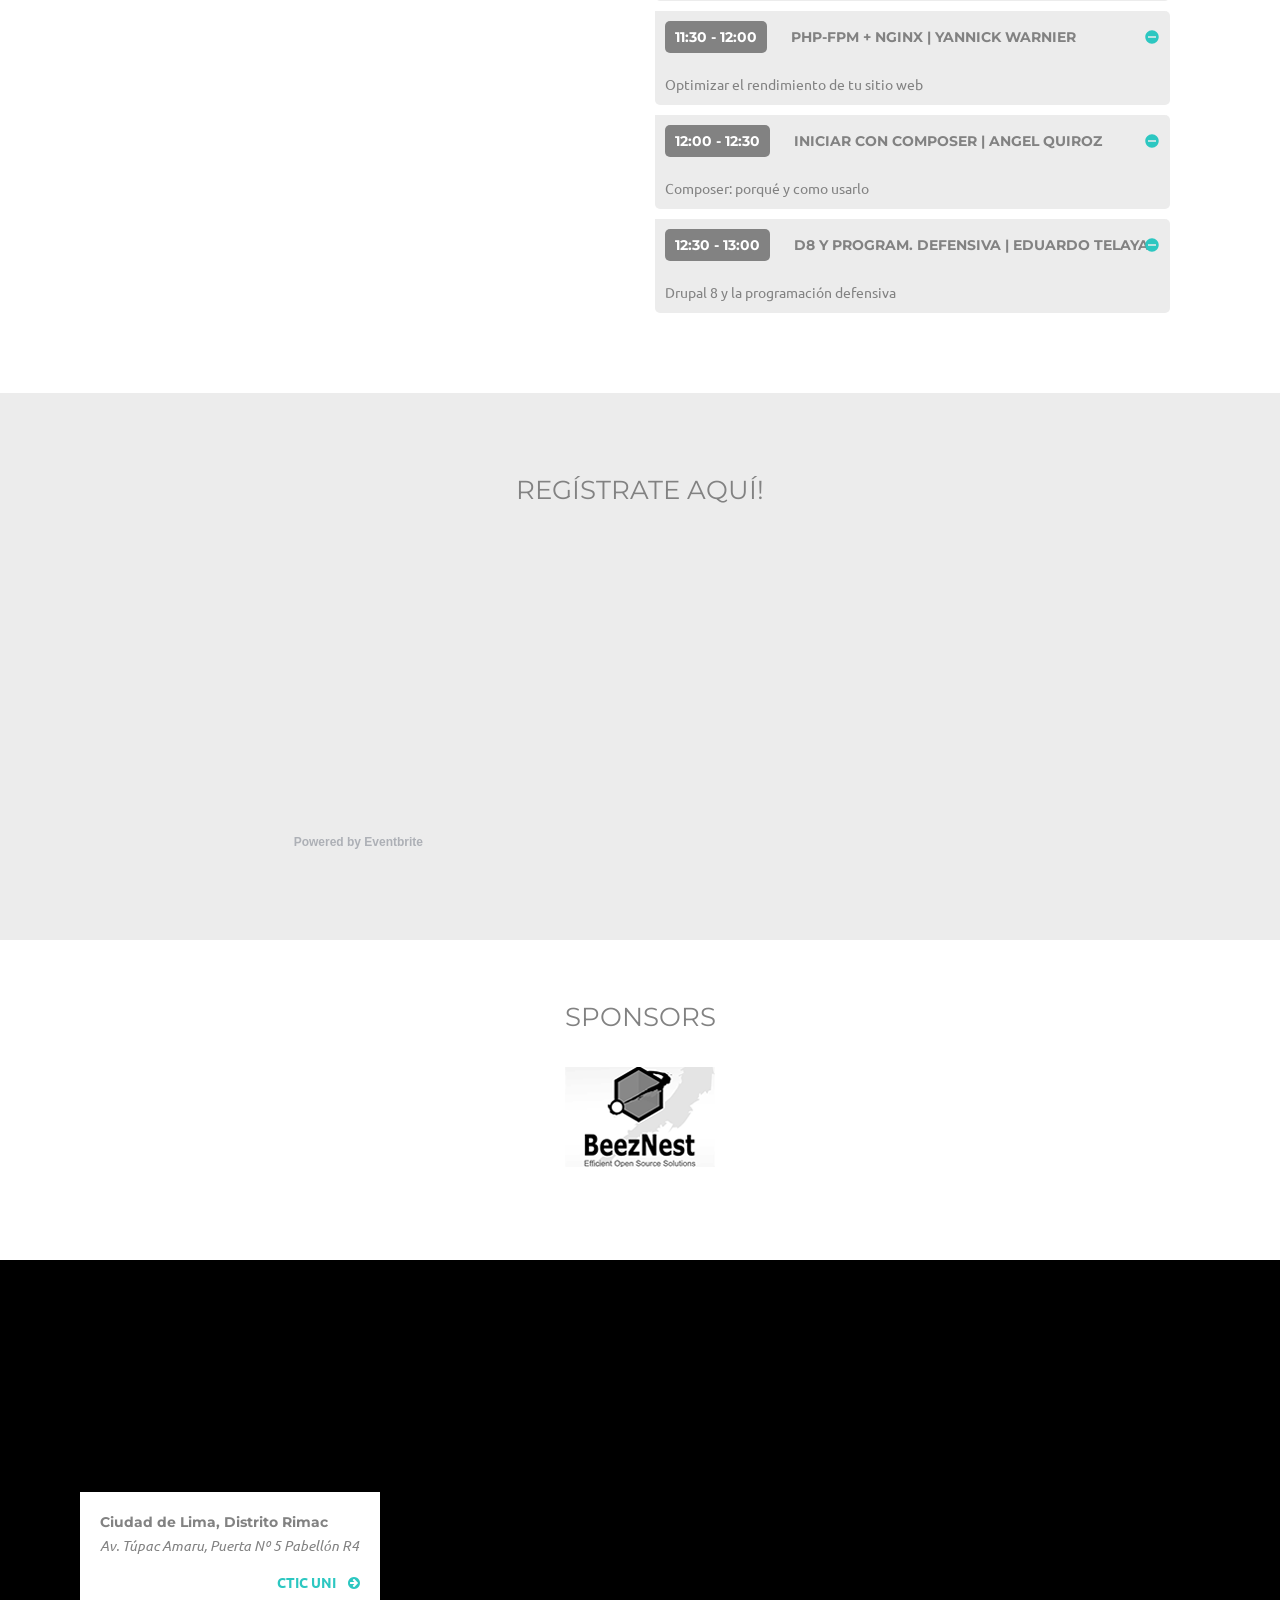
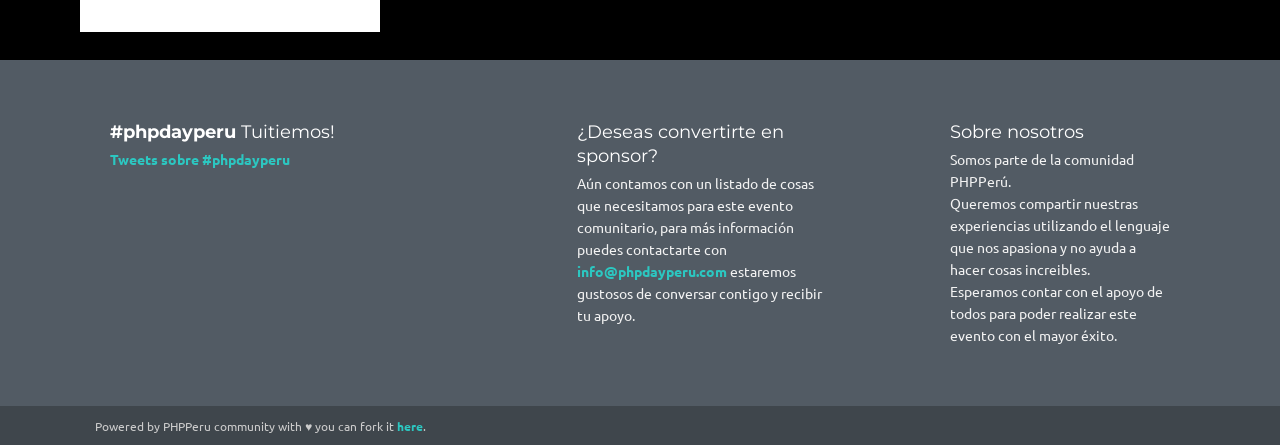
==== commit b070f5e7: "Quick update short description of speakers" ====
--- a/index.html
+++ b/index.html
@@ -223,11 +223,9 @@
             <img class="block" width="150" src="https://media.licdn.com/mpr/mpr/shrinknp_400_400/AAEAAQAAAAAAAAmEAAAAJGVmMWFlMTIzLWQzNTctNDVhYi1hMzkyLTUwMGFkYmRjZDQ1MA.jpg" alt="Oscar Sanchez Jara">
           </a>
           <h3 class="uppercase fs-4 pad-top-20"><a class="event-speaker-name" href="https://www.linkedin.com/in/devlusaja/">Oscar Sanchez Jara</a>
-            <br><small>(Grupo el Comercio)</small></h3>
-          <p>
-            Reseña en camino...<br />
-            Reseña en camino...<br />
-            Reseña en camino...
+            <br><small>(Grupo El Comercio)</small></h3>
+          <p>
+            Desarrollador PHP en El Comercio
           </p>
         </div>
       </li>
@@ -270,9 +268,7 @@
           <h3 class="uppercase fs-4 pad-top-20"><a class="event-speaker-name" href="https://www.linkedin.com/in/edutrul/">Eduardo Telaya</a>
             <br><small>(DevsTec)</small></h3>
           <p>
-            Reseña en camino...<br />
-            Reseña en camino...<br />
-            Reseña en camino...
+            Desarrollador PHP en DevsTec
           </p>
         </div>
       </li>
@@ -284,35 +280,7 @@
           <h3 class="uppercase fs-4 pad-top-20"><a class="event-speaker-name" href="https://www.linkedin.com/in/randiel/">Randiel Melgarejo</a>
             <br><small>(Gmc-soft)</small></h3>
           <p>
-            Reseña en camino...<br />
-            Reseña en camino...<br />
-            Reseña en camino...
-          </p>
-        </div>
-      </li>
-      <li class="col-4-m">
-        <div class="col-12-m no-float">
-          <a class="event-speaker" href="https://www.linkedin.com/in/fernandoparedesgarcia/">
-            <img class="block" width="150" src="https://media.licdn.com/mpr/mpr/shrinknp_400_400/p/4/000/170/125/395d9ca.jpg" alt="Fernando Paredes García">
-          </a>
-          <h3 class="uppercase fs-4 pad-top-20"><a class="event-speaker-name" href="https://www.linkedin.com/in/fernandoparedesgarcia/">Fernando Paredesi García</a>
-            <br><small>(Dilygent)</small></h3>
-          <p>
-            Alias: develCuy. Drupal Back-end dev.
-          </p>
-        </div>
-      </li>
-      <li class="col-4-m">
-        <div class="col-12-m no-float">
-          <a class="event-speaker" href="https://www.linkedin.com/in/yamir-ramirez-28506651/">
-            <img class="block" width="150" src="https://media.licdn.com/mpr/mpr/shrinknp_400_400/p/3/000/238/1e2/35c87f8.jpg" alt="Yamir Ramírez">
-          </a>
-          <h3 class="uppercase fs-4 pad-top-20"><a class="event-speaker-name" href="https://www.linkedin.com/in/yamir-ramirez-28506651/">Yamir Ramírez</a>
-            <br><small>(Asistenteweb)</small></h3>
-          <p>
-            Reseña en camino...<br />
-            Reseña en camino...<br />
-            Reseña en camino...
+            Desarrollador PHP en GMC
           </p>
         </div>
       </li>
@@ -324,9 +292,7 @@
           <h3 class="uppercase fs-4 pad-top-20"><a class="event-speaker-name" href="https://www.linkedin.com/in/marco-torres-rodr%C3%ADguez-49547912/">Marco Torres</a>
             <br><small>(Grupo La República)</small></h3>
           <p>
-            Reseña en camino...<br />
-            Reseña en camino...<br />
-            Reseña en camino...
+            Desarrollador PHP y Themer Drupal
           </p>
         </div>
       </li>
@@ -338,9 +304,7 @@
           <h3 class="uppercase fs-4 pad-top-20"><a class="event-speaker-name" href="https://www.drupal.org/u/marvil07">Marco Villegas</a>
             <br><small>(agente libre)</small></h3>
           <p>
-            Reseña en camino...<br />
-            Reseña en camino...<br />
-            Reseña en camino...
+            Contribuidor activo a Drupal y participante a la migración de drupal.org (cientos de miles de páginas) a su nueva versión. Desarrolla con Drupal desde el 2005.
           </p>
         </div>
       </li>
@@ -352,9 +316,7 @@
           <h3 class="uppercase fs-4 pad-top-20"><a class="event-speaker-name" href="https://www.linkedin.com/in/cslucano/">Carlos Salvatierra</a>
             <br><small>(FedEx)</small></h3>
           <p>
-            Reseña en camino...<br />
-            Reseña en camino...<br />
-            Reseña en camino...
+            Desarrollador PHP con 10 años de experiencia. Ha trabajado en diversas empresas privadas e instituciones públicas.
           </p>
         </div>
       </li>
@@ -499,26 +461,26 @@
                     <h4 class="panel-title">
                       <a class="event-schedule-title" data-toggle="collapse" data-parent="#event-2" href="#event-2-auditorium-a">
                         <span class="event-schedule-time">14:30 - 15:00</span>
-                        <span class="event-schedule-name">PHP7, D8, Sym | Fernando Paredes García</span>
+                        <span class="event-schedule-name">Git para PHP devs | Francis Gonzales Tello</span>
                       </a>
                     </h4>
                   </div>
                   <div id="event-2-auditorium-b" class="panel-collapse collapse in">
                     <div class="panel-body">
-                      Re-descubriendo PHP7 con Drupal 8 y Symfony.
+                      Introducción a Git para desarrolladores PHP.
                     </div>
                   </div>
                   <div class="panel-heading">
                     <h4 class="panel-title">
                       <a class="event-schedule-title" data-toggle="collapse" data-parent="#event-2" href="#event-2-auditorium-a">
                         <span class="event-schedule-time">15:00 - 15:30</span>
-                        <span class="event-schedule-name">Inyección de dependencias... | Yamir Ramírez</span>
+                        <span class="event-schedule-name">Scrutinizer-CI | Yannick Warnier</span>
                       </a>
                     </h4>
                   </div>
                   <div id="event-2-auditorium-c" class="panel-collapse collapse in">
                     <div class="panel-body">
-                      Inyección de dependencias con Symfony
+                      Como usar los servicios de Scrutinizer-ci.com para mejorar la calidad de su código (charla de sustitución in-extremis)
                     </div>
                   </div>
                   <div class="panel-heading">
